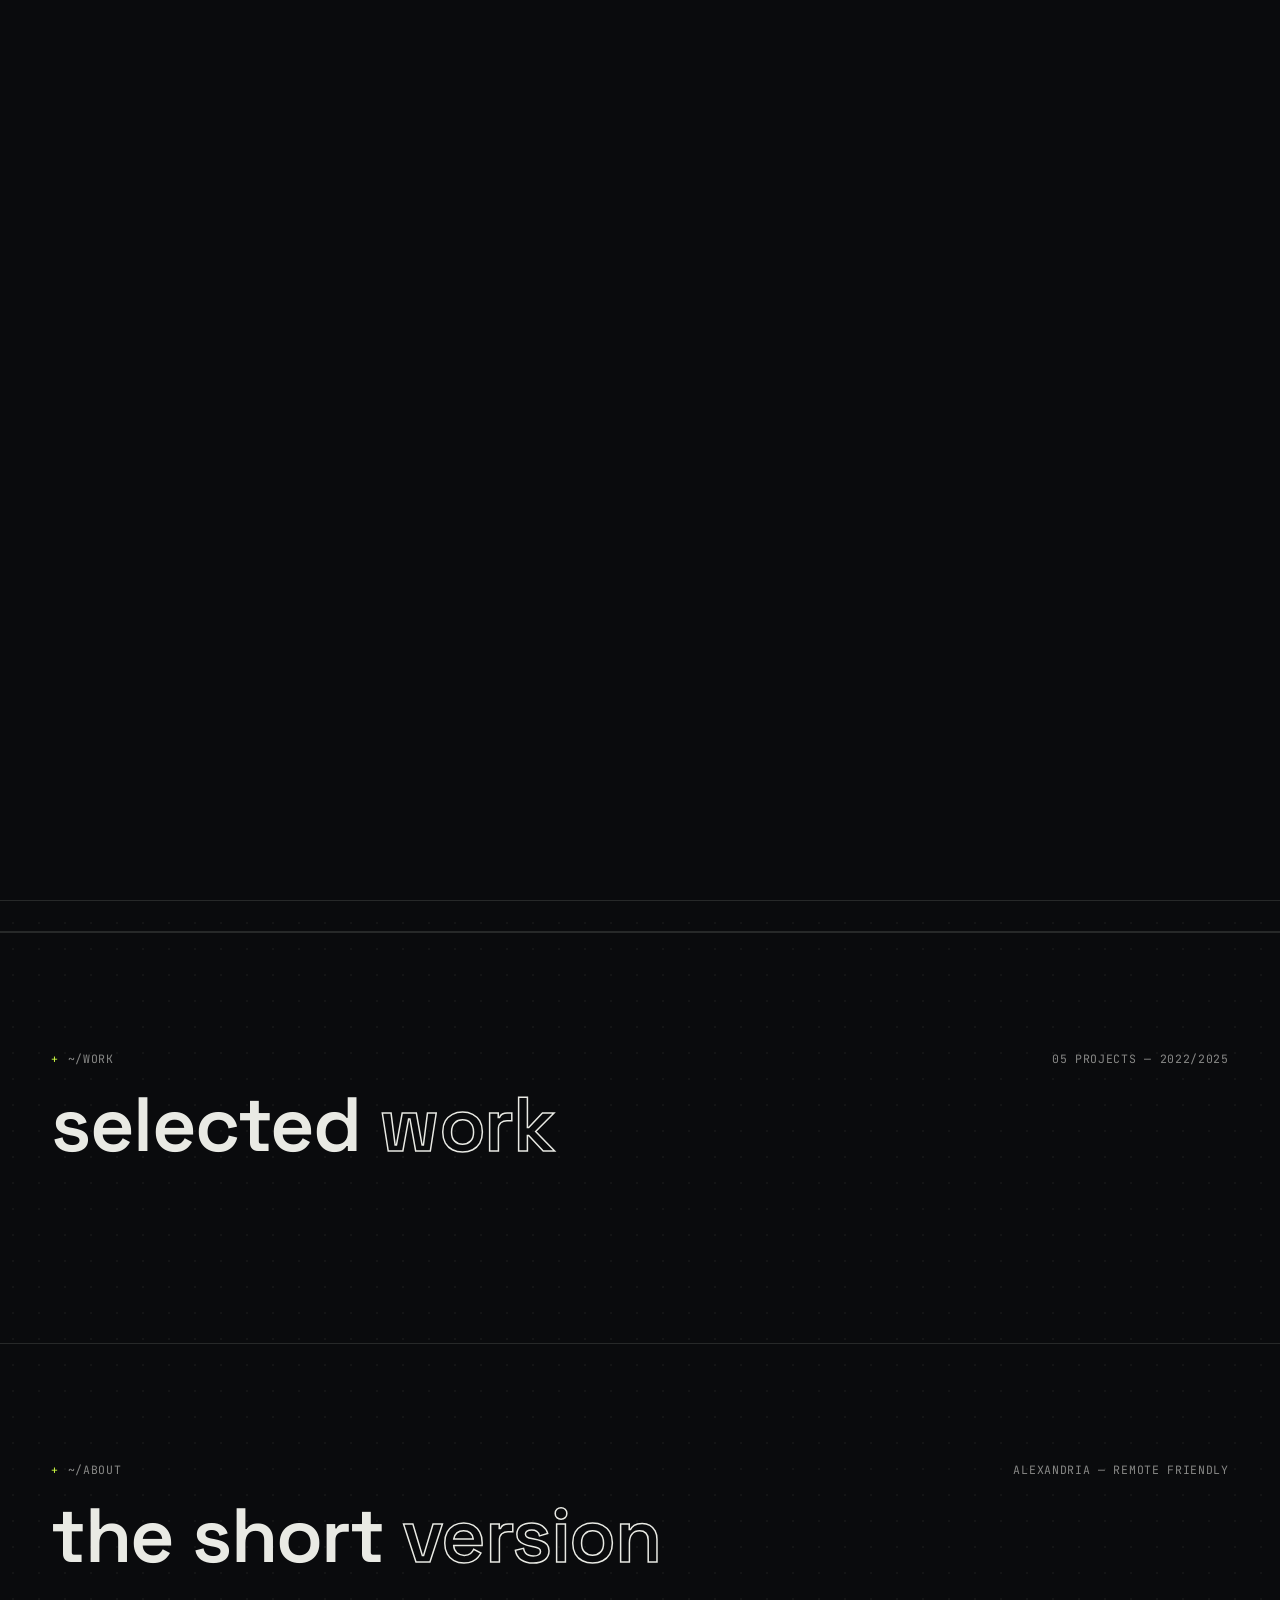
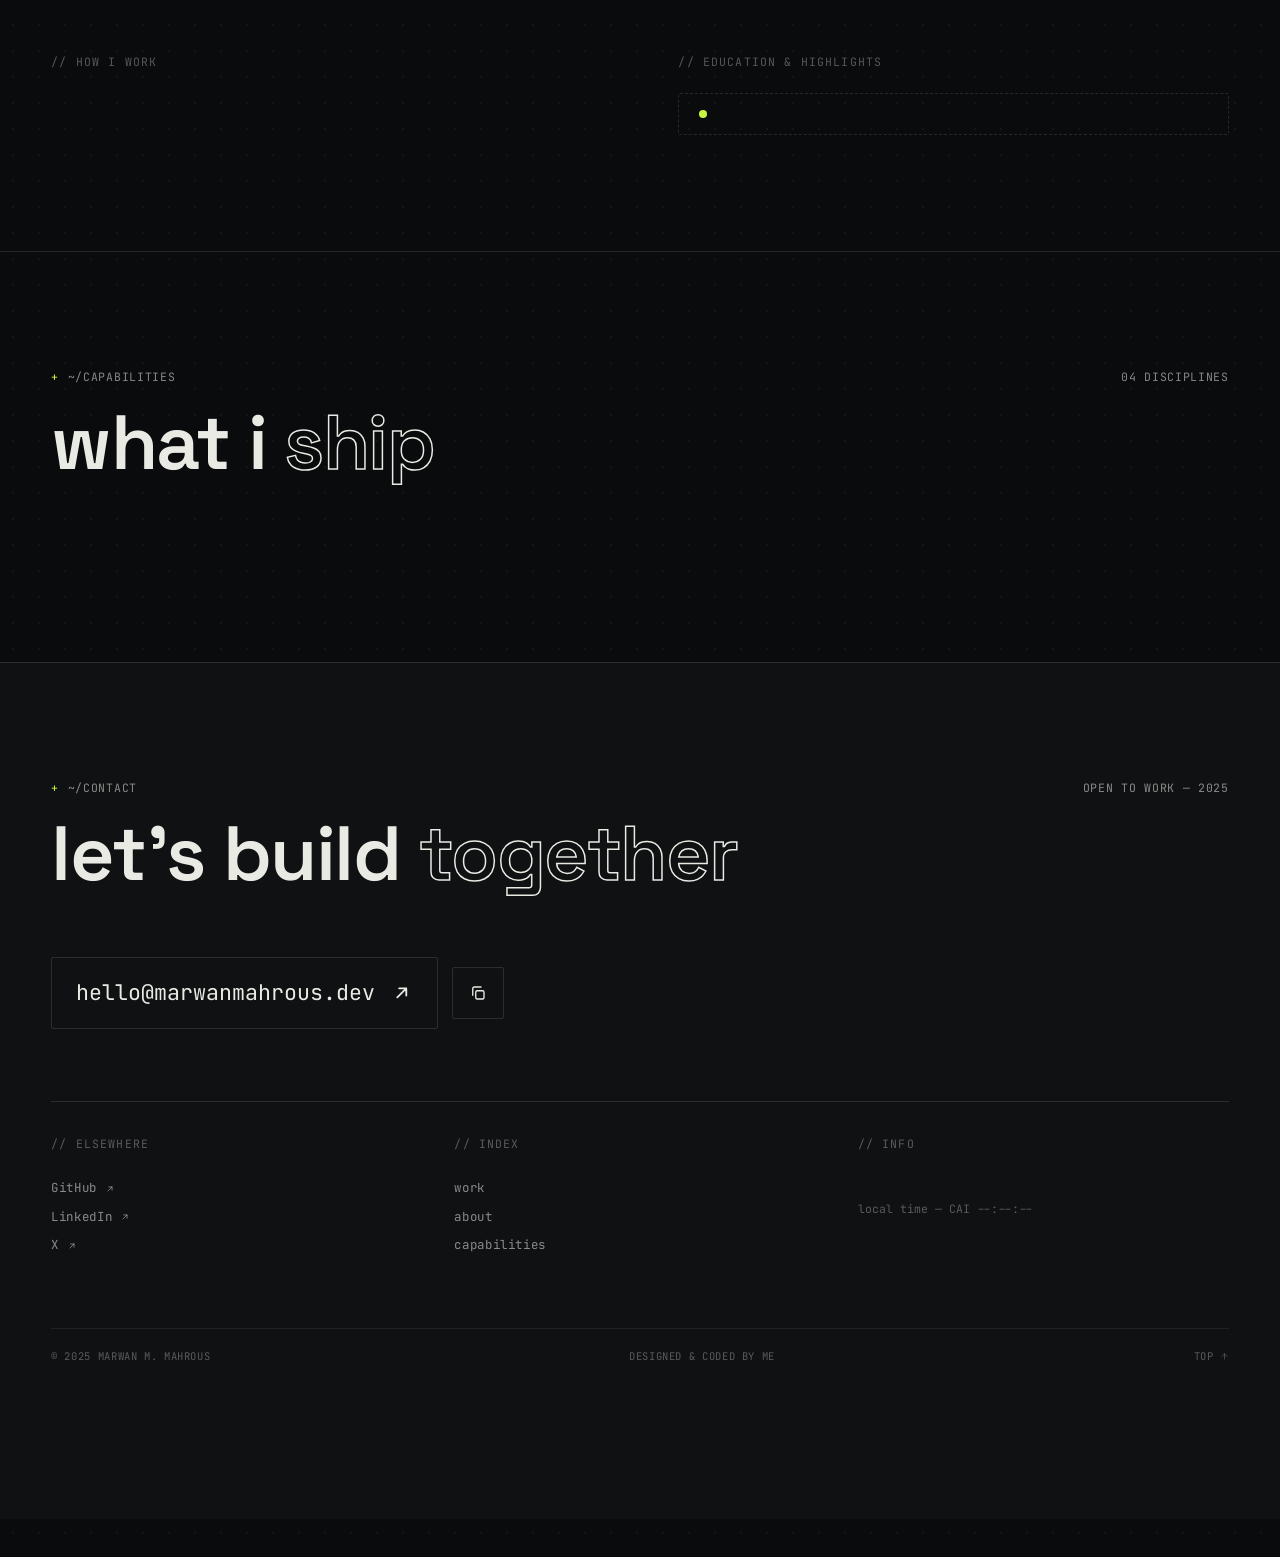
==== index.html @ a40af0c6 "Add files via upload" ====
<!DOCTYPE html>
<html lang="en" dir="ltr">
<head>
<meta charset="UTF-8">
<meta name="viewport" content="width=device-width, initial-scale=1.0">
<title>Marwan M. Mahrous — Software Engineer</title>
<meta name="description" id="metaDesc" content="">
<link rel="icon" href="data:image/svg+xml,%3Csvg xmlns='http://www.w3.org/2000/svg' viewBox='0 0 24 24'%3E%3Crect width='24' height='24' fill='%230A0B0D'/%3E%3Crect x='6' y='6' width='9' height='12' fill='%23C7F542'/%3E%3C/svg%3E">

<script>
/* set language before first paint to avoid wrong-direction flash */
try{
  var l = localStorage.getItem('mmm-lang');
  if(!l && (navigator.language||'').indexOf('ar') === 0) l = 'ar';
  if(l === 'ar'){ document.documentElement.lang = 'ar'; document.documentElement.dir = 'rtl'; }
}catch(e){}
</script>

<link href="https://fonts.googleapis.com/css2?family=Space+Grotesk:wght@400;500;600;700&family=JetBrains+Mono:wght@400;500&family=Cairo:wght@600;700&family=IBM+Plex+Sans+Arabic:wght@400;500&display=swap" rel="stylesheet">
<link rel="stylesheet" href="style.css">
</head>
<body>

<!-- boot preloader -->
<div class="boot" id="preloader"><div class="boot-box" id="bootLines"></div></div>

<!-- header -->
<header class="site-header" id="siteHeader">
  <a href="#top" class="logo">marwan.dev<span class="caret"></span></a>
  <nav class="nav">
    <a href="#work"><i>01</i><span data-i18n="navWork">work</span></a>
    <a href="#about"><i>02</i><span data-i18n="navAbout">about</span></a>
    <a href="#capabilities"><i>03</i><span data-i18n="navCap">capabilities</span></a>
    <a href="#contact"><i>04</i><span data-i18n="navContact">contact</span></a>
  </nav>
  <div class="h-right">
    <button class="lang-b" data-lang-btn>عربي</button>
    <button class="burger" id="burger" aria-label="Menu" aria-expanded="false"><span></span><span></span></button>
  </div>
</header>

<!-- mobile menu -->
<div class="mmenu" id="mmenu">
  <nav class="mmenu-nav">
    <a class="mm-link" href="#work"><span class="mono">01</span><span data-i18n="navWork">work</span></a>
    <a class="mm-link" href="#about"><span class="mono">02</span><span data-i18n="navAbout">about</span></a>
    <a class="mm-link" href="#capabilities"><span class="mono">03</span><span data-i18n="navCap">capabilities</span></a>
    <a class="mm-link" href="#contact"><span class="mono">04</span><span data-i18n="navContact">contact</span></a>
  </nav>
  <div class="mmenu-foot">
    <a class="mono" href="mailto:hello@marwanmahrous.dev" dir="ltr">hello@marwanmahrous.dev</a>
    <div style="display:flex;gap:1.4rem;flex-wrap:wrap;align-items:center">
      <a class="mono" href="https://github.com/marwanmahrous" target="_blank" rel="noopener">GitHub</a>
      <a class="mono" href="https://www.linkedin.com/in/marwanmahrous" target="_blank" rel="noopener">LinkedIn</a>
      <a class="mono" href="https://x.com/marwanmahrous" target="_blank" rel="noopener">X</a>
      <button class="lang-b mono" data-lang-btn>عربي</button>
    </div>
  </div>
</div>

<main>
  <!-- HERO -->
  <section class="hero wrap" id="top">
    <div class="hero-top mono">
      <span data-i18n="heroTopLeft">// marwan m. mahrous — software engineer</span>
      <span class="typed-line"><span id="typedPrefix"></span><span id="typedText"></span><span class="tcaret"></span></span>
    </div>

    <h1 class="name" id="heroName"></h1>

    <div class="hero-bottom">
      <div>
        <p class="hero-desc" data-i18n="heroDesc"></p>
        <div class="hero-ctas">
          <a class="btn btn-acc" href="#work"><span data-i18n="heroCta">view work</span><svg viewBox="0 0 24 24" fill="none" stroke="currentColor" stroke-width="2" stroke-linecap="round" stroke-linejoin="round"><path d="M7 17 17 7M9 7h8v8"/></svg></a>
          <a class="btn btn-ghost" href="#contact"><span data-i18n="heroCta2">get in touch</span></a>
        </div>
      </div>
      <div class="info-table" id="infoTable"></div>
    </div>
  </section>

  <!-- STACK MARQUEE -->
  <div class="marquee" dir="ltr" aria-hidden="true">
    <div class="mq-track" id="mqTrack"></div>
  </div>

  <!-- WORK -->
  <section class="section wrap" id="work">
    <div class="sec-head mono">
      <span class="sec-path" data-reveal><b>+</b><span data-i18n="workPath">~/work</span></span>
      <span data-reveal id="workCount" data-i18n="workRight">05 projects — 2022/2025</span>
    </div>
    <h2 class="sec-title" data-reveal data-i18n-html="workTitleHtml">selected <span class="o">work</span></h2>
    <div class="work-grid" id="workGrid"></div>
  </section>

  <!-- ABOUT -->
  <section class="section wrap" id="about">
    <div class="sec-head mono">
      <span class="sec-path" data-reveal><b>+</b><span data-i18n="aboutPath">~/about</span></span>
      <span data-reveal data-i18n="aboutRight">Alexandria — remote friendly</span>
    </div>
    <h2 class="sec-title" data-reveal data-i18n-html="aboutTitleHtml">the short <span class="o">version</span></h2>
    <p class="manifesto" id="manifesto"></p>
    <div class="about-grid">
      <div data-reveal>
        <p class="klabel" data-i18n="workLabel">// how i work</p>
        <p class="copy" data-i18n="aboutP1"></p>
        <p class="copy" data-i18n="aboutP2"></p>
      </div>
      <div data-reveal>
        <p class="klabel" data-i18n="eduLabel">// education &amp; highlights</p>
        <div id="eduList"></div>
        <div class="now-box"><span class="dot"></span><span data-i18n="nowText"></span></div>
      </div>
    </div>
  </section>

  <!-- CAPABILITIES -->
  <section class="section wrap" id="capabilities">
    <div class="sec-head mono">
      <span class="sec-path" data-reveal><b>+</b><span data-i18n="capPath">~/capabilities</span></span>
      <span data-reveal data-i18n="capRight">04 disciplines</span>
    </div>
    <h2 class="sec-title" data-reveal data-i18n-html="capTitleHtml">what i <span class="o">ship</span></h2>
    <div id="servicesAcc" data-reveal></div>
  </section>

  <!-- CONTACT -->
  <footer class="section wrap" id="contact">
    <div class="sec-head mono">
      <span class="sec-path" data-reveal><b>+</b><span data-i18n="contactPath">~/contact</span></span>
      <span data-reveal data-i18n="contactRight">open to work — 2025</span>
    </div>
    <h2 class="sec-title" data-reveal data-i18n-html="contactTitleHtml">let&rsquo;s build <span class="o">together</span></h2>

    <div class="mail-row" data-reveal>
      <a class="mail-link" href="mailto:hello@marwanmahrous.dev" dir="ltr">hello@marwanmahrous.dev
        <svg viewBox="0 0 24 24" fill="none" stroke="currentColor" stroke-width="2" stroke-linecap="round" stroke-linejoin="round"><path d="M7 17 17 7M9 7h8v8"/></svg>
      </a>
      <button class="copy-btn" id="copyEmail" aria-label="Copy email">
        <svg viewBox="0 0 24 24" fill="none" stroke="currentColor" stroke-width="1.8" stroke-linecap="round" stroke-linejoin="round"><rect x="9" y="9" width="11" height="11" rx="2"/><path d="M5 15V6a2 2 0 0 1 2-2h9"/></svg>
      </button>
    </div>

    <div class="f-grid">
      <div class="f-col" data-reveal>
        <p class="klabel" data-i18n="socLabel">// elsewhere</p>
        <a class="f-link" href="https://github.com/marwanmahrous" target="_blank" rel="noopener">GitHub<svg viewBox="0 0 24 24" fill="none" stroke="currentColor" stroke-width="2" stroke-linecap="round" stroke-linejoin="round"><path d="M7 17 17 7M9 7h8v8"/></svg></a>
        <a class="f-link" href="https://www.linkedin.com/in/marwanmahrous" target="_blank" rel="noopener">LinkedIn<svg viewBox="0 0 24 24" fill="none" stroke="currentColor" stroke-width="2" stroke-linecap="round" stroke-linejoin="round"><path d="M7 17 17 7M9 7h8v8"/></svg></a>
        <a class="f-link" href="https://x.com/marwanmahrous" target="_blank" rel="noopener">X<svg viewBox="0 0 24 24" fill="none" stroke="currentColor" stroke-width="2" stroke-linecap="round" stroke-linejoin="round"><path d="M7 17 17 7M9 7h8v8"/></svg></a>
      </div>
      <div class="f-col" data-reveal>
        <p class="klabel" data-i18n="mapLabel">// index</p>
        <a class="f-link" href="#work" data-i18n="navWork">work</a>
        <a class="f-link" href="#about" data-i18n="navAbout">about</a>
        <a class="f-link" href="#capabilities" data-i18n="navCap">capabilities</a>
      </div>
      <div class="f-col" data-reveal>
        <p class="klabel" data-i18n="infoLabel">// info</p>
        <p class="copy small" data-i18n="based"></p>
        <p class="dim-line"><span data-i18n="timeLabel">local time</span> — <span class="js-clock">CAI --:--:--</span></p>
      </div>
    </div>

    <div class="f-bottom">
      <span data-i18n="copyright">© 2025 marwan m. mahrous</span>
      <span data-i18n="credit">designed &amp; coded by me</span>
      <button id="toTop"><span data-i18n="top">top</span>
        <svg viewBox="0 0 24 24" fill="none" stroke="currentColor" stroke-width="2" stroke-linecap="round" stroke-linejoin="round"><path d="M12 19V5M5 12l7-7 7 7"/></svg>
      </button>
    </div>
  </footer>
</main>

<!-- PROJECT MODAL -->
<div class="modal" id="modal" role="dialog" aria-modal="true" aria-hidden="true">
  <div class="m-backdrop" id="mBackdrop"></div>
  <div class="m-win">
    <div class="m-top">
      <span id="mPath">~/work/</span>
      <button class="m-close" id="mClose"><span data-i18n="close">close</span>
        <svg viewBox="0 0 24 24" fill="none" stroke="currentColor" stroke-width="2" stroke-linecap="round"><path d="M6 6l12 12M18 6 6 18"/></svg>
      </button>
    </div>
    <div class="m-scroll" id="mScroll" data-lenis-prevent>
      <div class="m-body">
        <p class="m-cat" id="mCat"></p>
        <h3 id="mTitle"></h3>
        <div class="m-meta">
          <div class="m-cell"><span class="k" data-i18n="mType">type</span><span class="v" id="mType"></span></div>
          <div class="m-cell"><span class="k" data-i18n="mYear">year</span><span class="v" id="mYear"></span></div>
          <div class="m-cell"><span class="k" data-i18n="mRole">role</span><span class="v" id="mRole"></span></div>
          <div class="m-cell"><span class="k" data-i18n="mStack">stack</span><span class="v" id="mStack"></span></div>
        </div>
        <figure><img id="mImg1" src="" alt=""></figure>
        <div class="m-cols"><p id="mP1"></p><p id="mP2"></p></div>
        <figure><img id="mImg2" src="" alt="" loading="lazy"></figure>
      </div>
      <button class="m-next" id="mNext">
        <span class="mono" data-i18n="mNext">next project</span>
        <strong id="mNextName"></strong>
        <svg viewBox="0 0 24 24" fill="none" stroke="currentColor" stroke-width="2" stroke-linecap="round" stroke-linejoin="round"><path d="M7 17 17 7M9 7h8v8"/></svg>
      </button>
    </div>
  </div>
</div>

<!-- status bar -->
<div class="status" id="status">
  <button id="stHome">~/mahrous</button>
  <span class="st-prog" id="stProg">0%</span>
  <div class="st-right">
    <span class="st-avail"><span class="dot"></span><span data-i18n="avail">open to work</span></span>
    <button class="lang-b" data-lang-btn>عربي</button>
    <span class="js-clock">CAI --:--:--</span>
  </div>
</div>

<div class="toast mono" id="toast" role="status"></div>

<script src="https://cdnjs.cloudflare.com/ajax/libs/gsap/3.12.5/gsap.min.js"></script>
<script src="https://cdnjs.cloudflare.com/ajax/libs/gsap/3.12.5/ScrollTrigger.min.js"></script>
<script src="https://unpkg.com/lenis@1.1.14/dist/lenis.min.js"></script>
<script src="https://cdn.jsdelivr.net/npm/@supabase/supabase-js@2"></script>
<script src="data.js" defer></script>
<script src="app.js" defer></script>
<script src="admin.js" defer></script>
</body>
</html>
---- style.css ----
/* ============================================================
   MARWAN.DEV — stylesheet
   Sections: tokens → base → preloader → header → menu → status
   → hero → marquee → sections → work → about → capabilities
   → contact → modal → toast → ARABIC/RTL → ADMIN → reduced motion
   ============================================================ */

/* ============ TOKENS ============ */
:root{
  --bg:#0A0B0D;
  --bg2:#0F1113;
  --bg3:#14171A;
  --txt:#E9EAE4;
  --mut:rgba(233,234,228,.56);
  --dim:rgba(233,234,228,.34);
  --line:rgba(233,234,228,.13);
  --line2:rgba(233,234,228,.07);
  --acc:#C7F542;
  --acc-ink:#101402;
  --acc-dim:rgba(199,245,66,.12);
  --f-disp:'Space Grotesk',sans-serif;
  --f-mono:'JetBrains Mono',monospace;
  --pad:clamp(1.25rem,4vw,4rem);
  --ease:cubic-bezier(.65,.05,.36,1);
  --status-h:38px;
}
*{margin:0;padding:0;box-sizing:border-box}
html{scrollbar-width:thin;scrollbar-color:#2A2E33 transparent}
::-webkit-scrollbar{width:9px}
::-webkit-scrollbar-thumb{background:#262B30;border-radius:99px}
::-webkit-scrollbar-thumb:hover{background:var(--acc)}
::selection{background:var(--acc);color:var(--acc-ink)}
body{
  background:var(--bg);color:var(--txt);
  font-family:var(--f-disp);font-size:16.5px;line-height:1.65;
  -webkit-font-smoothing:antialiased;overflow-x:hidden;
  background-image:radial-gradient(rgba(233,234,228,.045) 1px,transparent 1.2px);
  background-size:26px 26px;
  padding-bottom:var(--status-h);
}
img{display:block;max-width:100%}
a{color:inherit;text-decoration:none}
button{font:inherit;color:inherit;background:none;border:none;cursor:pointer}
:focus-visible{outline:2px solid var(--acc);outline-offset:3px}
.wrap{padding-inline:var(--pad)}
.mono{font-family:var(--f-mono);font-size:.72rem;letter-spacing:.06em;text-transform:uppercase}
.dot{display:inline-block;width:8px;height:8px;border-radius:50%;background:var(--acc);animation:pulse 2s infinite;flex-shrink:0}
@keyframes pulse{0%,100%{opacity:1}50%{opacity:.25}}
@keyframes blink{50%{opacity:0}}

/* ============ BOOT PRELOADER ============ */
.boot{position:fixed;inset:0;z-index:3000;background:var(--bg);padding:2rem var(--pad)}
.boot-box{font-family:var(--f-mono);font-size:.82rem;line-height:2;color:var(--mut)}
.boot-box .bl:last-child{color:var(--acc)}
.boot-box .bl:last-child::after{
  content:'';display:inline-block;width:.6em;height:1em;background:var(--acc);
  margin-inline-start:6px;vertical-align:-.15em;animation:blink 1s steps(1) infinite;
}

/* ============ HEADER ============ */
.site-header{
  position:fixed;top:0;left:0;right:0;z-index:950;height:64px;
  display:flex;justify-content:space-between;align-items:center;
  padding-inline:var(--pad);
  border-bottom:1px solid transparent;
  transition:background .35s,border-color .35s,backdrop-filter .35s;
}
.site-header.scrolled{background:rgba(10,11,13,.82);backdrop-filter:blur(10px);border-bottom-color:var(--line)}
.logo{font-family:var(--f-mono);font-size:.9rem;display:flex;align-items:center}
.logo .caret{width:.55em;height:1.05em;background:var(--acc);margin-inline-start:3px;animation:blink 1.1s steps(1) infinite}
.nav{display:flex;gap:1.9rem}
.nav a{font-family:var(--f-mono);font-size:.74rem;letter-spacing:.05em;color:var(--mut);transition:color .25s}
.nav a i{color:var(--acc);font-style:normal;font-size:.6rem;margin-inline-end:.4rem;vertical-align:.12em}
.nav a:hover{color:var(--acc)}
.h-right{display:flex;align-items:center;gap:1.4rem}
.lang-b{font-family:var(--f-mono);font-size:.74rem;letter-spacing:.06em;color:var(--acc);transition:opacity .25s}
.lang-b:hover{opacity:.6}
.burger{display:none;width:24px;height:18px;position:relative}
.burger span{position:absolute;left:0;width:100%;height:1.5px;background:var(--txt);transition:transform .35s var(--ease),top .35s var(--ease)}
.burger span:first-child{top:4px}
.burger span:last-child{top:12px}
body.menu-open .burger span:first-child{top:8px;transform:rotate(45deg)}
body.menu-open .burger span:last-child{top:8px;transform:rotate(-45deg)}
@media (max-width:900px){.nav{display:none}.burger{display:block}}

/* ============ MOBILE MENU ============ */
.mmenu{
  position:fixed;inset:0;z-index:940;background:var(--bg);
  display:flex;flex-direction:column;justify-content:space-between;
  padding:7.5rem var(--pad) 2.5rem;
  transform:translateY(-102%);visibility:hidden;
  transition:transform .65s var(--ease),visibility 0s .65s;
}
body.menu-open .mmenu{transform:none;visibility:visible;transition:transform .65s var(--ease)}
.mmenu-nav{display:flex;flex-direction:column;gap:.4rem}
.mm-link{
  display:flex;align-items:baseline;gap:1.1rem;width:fit-content;
  font-family:var(--f-disp);font-weight:600;font-size:clamp(2.2rem,8vw,4rem);
  letter-spacing:-.02em;text-transform:lowercase;line-height:1.15;
  transition:color .3s;
}
.mm-link .mono{color:var(--acc)}
.mm-link:hover{color:var(--acc)}
.mm-link{opacity:0;transform:translateY(24px);transition:transform .55s var(--ease),opacity .55s,color .3s}
body.menu-open .mm-link{opacity:1;transform:none}
body.menu-open .mm-link:nth-child(1){transition-delay:.15s}
body.menu-open .mm-link:nth-child(2){transition-delay:.22s}
body.menu-open .mm-link:nth-child(3){transition-delay:.29s}
body.menu-open .mm-link:nth-child(4){transition-delay:.36s}
.mmenu-foot{display:flex;flex-direction:column;gap:1rem}
.mmenu-foot .mono{color:var(--mut)}
.mmenu-foot .mono:hover{color:var(--acc)}

/* ============ STATUS BAR ============ */
.status{
  position:fixed;left:0;right:0;bottom:0;z-index:900;height:var(--status-h);
  display:flex;align-items:center;justify-content:space-between;gap:1rem;
  padding-inline:var(--pad);
  background:rgba(10,11,13,.85);backdrop-filter:blur(8px);
  border-top:1px solid var(--line);
  font-family:var(--f-mono);font-size:.68rem;letter-spacing:.05em;color:var(--mut);
}
.status button{font-family:inherit;font-size:inherit;letter-spacing:inherit;color:inherit}
.status button:hover{color:var(--acc)}
.st-prog{position:absolute;left:50%;transform:translateX(-50%);color:var(--dim)}
.st-right{display:flex;align-items:center;gap:1.3rem}
.st-avail{display:flex;align-items:center;gap:.5rem;color:var(--mut)}
.st-avail .dot{width:7px;height:7px}
@media (max-width:860px){.st-prog{display:none}}
@media (max-width:560px){.st-avail{display:none}}

/* ============ HERO ============ */
.hero{
  min-height:100svh;display:flex;flex-direction:column;justify-content:center;
  gap:clamp(1.8rem,3.5vh,2.6rem);
  padding-top:calc(64px + 4vh);padding-bottom:3rem;
}
.hero-top{display:flex;justify-content:space-between;gap:1rem;flex-wrap:wrap;color:var(--mut)}
.typed-line{color:var(--txt)}
.typed-line #typedText{color:var(--acc)}
.tcaret{display:inline-block;width:.55em;height:1em;background:var(--acc);margin-inline-start:4px;vertical-align:-.15em;animation:blink 1s steps(1) infinite}
.name{
  font-weight:700;text-transform:uppercase;
  font-size:clamp(3.1rem,12vw,11.5rem);
  line-height:.95;letter-spacing:-.035em;
}
.hline{display:block;overflow:hidden;padding-bottom:.12em;margin-bottom:-.12em}
.hline-in{display:block;will-change:transform}
.hline.outline .hline-in{
  color:transparent;-webkit-text-stroke:2px var(--txt);
  transition:color .35s,-webkit-text-stroke-color .35s;
}
.hline.outline:hover .hline-in{color:var(--acc);-webkit-text-stroke-color:var(--acc)}
.hero-bottom{display:grid;grid-template-columns:1.1fr .9fr;gap:clamp(2rem,5vw,6rem);align-items:end}
.hero-desc{color:var(--mut);max-width:44ch;font-size:1.02rem}
.hero-ctas{display:flex;gap:.8rem;flex-wrap:wrap;margin-top:1.7rem}
.btn{
  display:inline-flex;align-items:center;gap:.6rem;
  font-family:var(--f-mono);font-size:.76rem;letter-spacing:.06em;text-transform:uppercase;
  padding:.85rem 1.5rem;border:1px solid var(--line);border-radius:2px;
  transition:all .3s var(--ease);
}
.btn svg{width:.85em;height:.85em;transition:transform .3s var(--ease)}
.btn:hover svg{transform:translate(3px,-3px)}
.btn-acc{background:var(--acc);color:var(--acc-ink);border-color:var(--acc)}
.btn-acc:hover{filter:brightness(1.08);transform:translateY(-2px)}
.btn-ghost:hover{border-color:var(--acc);color:var(--acc)}
.info-table{border-top:1px solid var(--line)}
.info-row{
  display:flex;justify-content:space-between;align-items:center;gap:1.5rem;
  padding:.85rem .1rem;border-bottom:1px solid var(--line);
  font-family:var(--f-mono);font-size:.76rem;
}
.info-row .k{color:var(--dim);text-transform:uppercase;letter-spacing:.08em;flex-shrink:0}
.info-row .v{text-align:end;display:flex;align-items:center;gap:.5rem}
@media (max-width:900px){.hero-bottom{grid-template-columns:1fr;gap:2.2rem}}

/* ============ MARQUEE ============ */
.marquee{overflow:hidden;border-block:1px solid var(--line);padding-block:.95rem}
.mq-track{display:flex;align-items:center;width:max-content;animation:mq 30s linear infinite}
.mq-item{
  display:flex;align-items:center;gap:2.2rem;margin-right:2.2rem;white-space:nowrap;
  font-family:var(--f-mono);font-size:clamp(.8rem,1.5vw,1rem);
  letter-spacing:.14em;text-transform:uppercase;color:var(--mut);
}
.mq-item i{color:var(--acc);font-style:normal}
@keyframes mq{to{transform:translateX(-50%)}}

/* ============ SECTIONS ============ */
.section{padding-block:clamp(4.5rem,9vw,8rem);border-top:1px solid var(--line)}
.sec-head{display:flex;justify-content:space-between;align-items:center;gap:1rem;margin-bottom:1rem;color:var(--mut)}
.sec-path b{color:var(--acc);font-weight:400;margin-inline-end:.55rem}
.sec-title{
  font-weight:600;text-transform:lowercase;
  font-size:clamp(2.4rem,6vw,5rem);line-height:1.05;letter-spacing:-.02em;
  margin-bottom:clamp(2.4rem,5vw,4rem);
}
.sec-title .o{color:transparent;-webkit-text-stroke:1.5px var(--txt)}

/* ============ WORK GRID ============ */
.work-grid{display:grid;grid-template-columns:1fr 1fr;gap:1.4rem}
.card{
  display:flex;flex-direction:column;
  background:var(--bg2);border:1px solid var(--line);border-radius:4px;overflow:hidden;
  cursor:pointer;
  transition:border-color .35s,transform .35s var(--ease),background .35s;
}
.card:hover{border-color:rgba(199,245,66,.55);transform:translateY(-4px);background:var(--bg3)}
.card-top{
  display:flex;justify-content:space-between;gap:1rem;
  padding:.85rem 1.1rem;border-bottom:1px solid var(--line2);
  font-family:var(--f-mono);font-size:.68rem;letter-spacing:.06em;text-transform:uppercase;color:var(--dim);
}
.card-top .st{display:flex;align-items:center;gap:.45rem;color:var(--acc)}
.card-top .dot{width:6px;height:6px}
.card-img{aspect-ratio:16/9;overflow:hidden;border-bottom:1px solid var(--line2)}
.card-img img{width:100%;height:100%;object-fit:cover;filter:saturate(.8) contrast(1.02);transition:transform .8s var(--ease),filter .5s}
.card:hover .card-img img{transform:scale(1.05);filter:saturate(1)}
.card-body{padding:1.2rem 1.3rem 1.35rem;display:flex;flex-direction:column;gap:.65rem}
.card-title{
  font-weight:600;font-size:clamp(1.25rem,2vw,1.65rem);line-height:1.15;letter-spacing:-.01em;
  display:flex;justify-content:space-between;align-items:center;gap:1rem;
}
.card-title svg{width:1.1rem;height:1.1rem;flex-shrink:0;opacity:0;transform:translate(-4px,4px);transition:.3s var(--ease)}
.card:hover .card-title svg{opacity:1;transform:none;color:var(--acc)}
html[dir="rtl"] .card-title svg{transform:translate(4px,4px)}
html[dir="rtl"] .card:hover .card-title svg{transform:none}
.card-desc{color:var(--mut);font-size:.94rem;display:-webkit-box;-webkit-line-clamp:2;-webkit-box-orient:vertical;overflow:hidden}
.card-tags{display:flex;gap:.45rem;flex-wrap:wrap;margin-top:.2rem}
.chip{
  font-family:var(--f-mono);font-size:.66rem;color:var(--mut);
  border:1px solid var(--line);border-radius:2px;padding:.18rem .55rem;
}
@media (max-width:820px){.work-grid{grid-template-columns:1fr}}

/* ============ ABOUT ============ */
.manifesto{
  font-weight:500;font-size:clamp(1.45rem,3.2vw,2.6rem);line-height:1.4;
  letter-spacing:-.015em;max-width:1050px;
}
.manifesto .acc{color:var(--acc)}
.about-grid{display:grid;grid-template-columns:1fr 1fr;gap:clamp(2.5rem,6vw,6rem);margin-top:clamp(3rem,6vw,5rem)}
.klabel{font-family:var(--f-mono);font-size:.72rem;letter-spacing:.1em;text-transform:uppercase;color:var(--dim);margin-bottom:1.1rem}
.copy{color:var(--mut);max-width:55ch}
.copy + .copy{margin-top:1rem}
.copy.small{font-size:.95rem}
.kv-row{
  display:flex;justify-content:space-between;align-items:baseline;gap:1rem;
  padding:.8rem .1rem;border-top:1px solid var(--line);font-size:.94rem;
}
.kv-row:last-child{border-bottom:1px solid var(--line)}
.kv-row .mono{color:var(--acc);flex-shrink:0}
.now-box{
  margin-top:1.4rem;border:1px dashed var(--line);border-radius:2px;
  padding:1rem 1.2rem;display:flex;align-items:center;gap:.7rem;
  font-family:var(--f-mono);font-size:.76rem;color:var(--mut);
}
@media (max-width:820px){.about-grid{grid-template-columns:1fr}}

/* ============ CAPABILITIES ============ */
.acc-item{border-top:1px solid var(--line)}
.acc-item:last-child{border-bottom:1px solid var(--line)}
.acc-head{
  width:100%;display:grid;grid-template-columns:3.2rem 1fr 2.2rem;align-items:center;gap:1.2rem;
  padding:1.6rem .1rem;text-align:start;
}
.acc-idx{font-family:var(--f-mono);font-size:.75rem;color:var(--dim);transition:color .3s}
.acc-item.open .acc-idx{color:var(--acc)}
.acc-name{
  font-weight:600;font-size:clamp(1.35rem,3vw,2.2rem);letter-spacing:-.01em;line-height:1.2;
  transition:color .3s;
}
.acc-head:hover .acc-name{color:var(--acc)}
.acc-ico{
  width:2rem;height:2rem;border:1px solid var(--line);border-radius:2px;
  display:grid;place-items:center;transition:border-color .3s,background .3s,color .3s;
}
.acc-ico svg{width:13px;height:13px;transition:transform .35s var(--ease)}
.acc-item.open .acc-ico{border-color:var(--acc);background:var(--acc-dim);color:var(--acc)}
.acc-item.open .acc-ico svg{transform:rotate(45deg)}
.acc-body{display:grid;grid-template-rows:0fr;transition:grid-template-rows .5s var(--ease)}
.acc-body > div{overflow:hidden}
.acc-cont{padding:0 .1rem 1.9rem;margin-inline-start:calc(3.2rem + 1.2rem);max-width:62ch}
.acc-tags{display:flex;gap:.45rem;flex-wrap:wrap;margin-top:1rem}
@media (max-width:760px){
  .acc-head{grid-template-columns:2.2rem 1fr 2rem}
  .acc-cont{margin-inline-start:0}
}

/* ============ CONTACT / FOOTER ============ */
#contact{background:var(--bg2);padding-bottom:calc(clamp(4.5rem,9vw,8rem) + var(--status-h))}
.mail-row{display:flex;gap:.9rem;flex-wrap:wrap;align-items:center;margin-top:clamp(2rem,4vw,3rem)}
.mail-link{
  display:inline-flex;align-items:center;gap:1rem;
  font-family:var(--f-mono);font-size:clamp(.95rem,2.2vw,1.35rem);
  border:1px solid var(--line);border-radius:2px;padding:1.05rem 1.5rem;
  transition:all .3s var(--ease);
}
.mail-link svg{width:1em;height:1em;transition:transform .3s var(--ease)}
.mail-link:hover{background:var(--acc);color:var(--acc-ink);border-color:var(--acc)}
.mail-link:hover svg{transform:translate(3px,-3px)}
.copy-btn{
  width:52px;height:52px;border:1px solid var(--line);border-radius:2px;
  display:grid;place-items:center;transition:border-color .3s,color .3s;
}
.copy-btn svg{width:18px;height:18px}
.copy-btn:hover{border-color:var(--acc);color:var(--acc)}
.f-grid{display:grid;grid-template-columns:repeat(3,1fr);gap:2rem;margin-top:clamp(3rem,6vw,4.5rem);padding-top:2rem;border-top:1px solid var(--line)}
.f-col{display:flex;flex-direction:column;align-items:flex-start;gap:.5rem}
.f-link{display:inline-flex;align-items:center;gap:.5rem;font-family:var(--f-mono);font-size:.78rem;letter-spacing:.05em;color:var(--mut);transition:color .25s}
.f-link:hover{color:var(--acc)}
.f-link svg{width:.8em;height:.8em}
.dim-line{font-family:var(--f-mono);font-size:.72rem;color:var(--dim);margin-top:.8rem}
.f-bottom{
  display:flex;justify-content:space-between;align-items:center;gap:1rem;flex-wrap:wrap;
  margin-top:clamp(3rem,6vw,4.5rem);padding-top:1.2rem;border-top:1px solid var(--line2);
  font-family:var(--f-mono);font-size:.66rem;letter-spacing:.06em;text-transform:uppercase;color:var(--dim);
}
#toTop{display:inline-flex;align-items:center;gap:.4rem;font-family:inherit;font-size:inherit;letter-spacing:inherit;text-transform:inherit;color:inherit}
#toTop:hover{color:var(--acc)}
#toTop svg{width:.85em;height:.85em}
@media (max-width:760px){.f-grid{grid-template-columns:1fr;gap:1.8rem}}

/* ============ PROJECT MODAL (OS window) ============ */
.modal{position:fixed;inset:0;z-index:1200;display:grid;place-items:center;padding:clamp(.75rem,3vw,2.5rem);visibility:hidden}
.modal.open{visibility:visible}
.m-backdrop{position:absolute;inset:0;background:rgba(4,5,6,.68);backdrop-filter:blur(4px);opacity:0;transition:opacity .4s}
.modal.open .m-backdrop{opacity:1}
.m-win{
  position:relative;width:min(980px,100%);max-height:min(88vh,900px);
  display:flex;flex-direction:column;
  background:var(--bg2);border:1px solid var(--line);border-radius:5px;overflow:hidden;
}
.m-top{
  display:flex;justify-content:space-between;align-items:center;gap:1rem;
  padding:.75rem 1.1rem;border-bottom:1px solid var(--line);
  font-family:var(--f-mono);font-size:.7rem;letter-spacing:.05em;color:var(--dim);
}
.m-close{display:inline-flex;align-items:center;gap:.5rem;font-family:var(--f-mono);font-size:.7rem;letter-spacing:.08em;text-transform:uppercase;color:var(--mut);transition:color .25s}
.m-close svg{width:.9rem;height:.9rem;transition:transform .35s var(--ease)}
.m-close:hover{color:var(--acc)}
.m-close:hover svg{transform:rotate(90deg)}
.m-scroll{overflow-y:auto}
.m-body{padding:clamp(1.5rem,4vw,2.8rem)}
.m-cat{font-family:var(--f-mono);font-size:.72rem;letter-spacing:.08em;text-transform:uppercase;color:var(--acc);margin-bottom:.6rem}
.m-body h3{font-weight:700;font-size:clamp(1.8rem,4.5vw,3.1rem);letter-spacing:-.02em;line-height:1.05;margin-bottom:1.6rem}
.m-meta{display:grid;grid-template-columns:repeat(4,1fr);gap:1.2rem}
.m-cell{border-top:1px solid var(--line);padding-top:.7rem}
.m-cell .k{display:block;font-family:var(--f-mono);font-size:.62rem;letter-spacing:.1em;text-transform:uppercase;color:var(--dim);margin-bottom:.3rem}
.m-cell .v{font-size:.9rem}
.m-body figure{margin-block:1.7rem}
.m-body figure img{width:100%;aspect-ratio:16/9;object-fit:cover;border-radius:4px;border:1px solid var(--line2)}
.m-cols{display:grid;grid-template-columns:1fr 1fr;gap:clamp(1.4rem,3.5vw,2.5rem)}
.m-cols p{color:var(--mut);font-size:.98rem}
.m-next{
  width:100%;display:flex;justify-content:space-between;align-items:center;gap:1rem;
  padding:1.3rem clamp(1.5rem,4vw,2.8rem);border-top:1px solid var(--line);text-align:start;
  transition:background .3s;
}
.m-next:hover{background:var(--acc-dim)}
.m-next .mono{color:var(--dim)}
.m-next strong{font-weight:600;font-size:clamp(1.15rem,2.6vw,1.6rem);letter-spacing:-.01em}
.m-next svg{width:1.3rem;height:1.3rem;flex-shrink:0;color:var(--acc)}
@media (max-width:760px){.m-meta{grid-template-columns:1fr 1fr}.m-cols{grid-template-columns:1fr}}

/* ============ TOAST ============ */
.toast{
  position:fixed;left:50%;bottom:calc(var(--status-h) + 14px);z-index:5000;transform:translateX(-50%);
  background:var(--acc);color:var(--acc-ink);padding:.7rem 1.3rem;border-radius:2px;
  opacity:0;visibility:hidden;white-space:nowrap;pointer-events:none;
}

/* ============ ARABIC / RTL ============ */
html[lang="ar"] body{font-family:'IBM Plex Sans Arabic',sans-serif;font-size:16px}
html[lang="ar"] .name,
html[lang="ar"] .sec-title,
html[lang="ar"] .mm-link,
html[lang="ar"] .card-title,
html[lang="ar"] .acc-name,
html[lang="ar"] .manifesto,
html[lang="ar"] .m-body h3,
html[lang="ar"] .m-next strong{font-family:'Cairo',sans-serif;letter-spacing:0;text-transform:none}
html[lang="ar"] .name{font-size:clamp(2.6rem,10.5vw,9.5rem);line-height:1.25;font-weight:700}
html[lang="ar"] .sec-title{line-height:1.3;font-weight:700}
html[lang="ar"] .manifesto{font-size:clamp(1.35rem,3vw,2.3rem);line-height:1.8}
html[lang="ar"] .mono,
html[lang="ar"] .klabel,
html[lang="ar"] .sec-head,
html[lang="ar"] .sec-path,
html[lang="ar"] .nav a,
html[lang="ar"] .btn,
html[lang="ar"] .info-row,
html[lang="ar"] .card-top,
html[lang="ar"] .f-bottom,
html[lang="ar"] .status,
html[lang="ar"] .m-top,
html[lang="ar"] .m-close,
html[lang="ar"] .chip,
html[lang="ar"] .mq-item{font-family:'IBM Plex Sans Arabic',sans-serif;letter-spacing:0;text-transform:none}
html[lang="ar"] .hero-desc{line-height:1.9}

/* ============ ADMIN (secret dashboard) ============ */
.admin{
  position:fixed;inset:0;z-index:4000;display:none;flex-direction:column;
  background:rgba(7,8,9,.98);color:var(--txt);font-family:var(--f-disp);
  direction:ltr;text-align:left;overscroll-behavior:contain;
}
.admin.open{display:flex}
.a-gate{margin:auto;width:min(400px,92vw);border:1px solid var(--line);border-radius:5px;background:var(--bg2);padding:1.6rem}
.a-gate h4{font-size:1.05rem;margin-bottom:.3rem}
.a-gate p{font-family:var(--f-mono);font-size:.66rem;color:var(--dim);margin-bottom:1.1rem;line-height:1.6}
.a-gate input{width:100%;background:var(--bg);border:1px solid var(--line);color:var(--txt);font-family:var(--f-mono);font-size:.85rem;padding:.7rem .8rem;border-radius:3px;outline:none}
.a-gate input:focus{border-color:var(--acc)}
.a-err{color:#ff6b57;font-family:var(--f-mono);font-size:.68rem;margin-top:.5rem;min-height:1.1em}
.a-gate .a-btn{width:100%;justify-content:center;margin-top:.9rem;padding:.75rem}
.a-top{display:flex;justify-content:space-between;align-items:center;gap:1rem;padding:.9rem var(--pad);border-bottom:1px solid var(--line);flex-wrap:wrap}
.a-top h4{font-family:var(--f-mono);font-size:.8rem;letter-spacing:.05em;font-weight:500}
.a-top h4 b{color:var(--acc);font-weight:500}
.a-top-sub{font-family:var(--f-mono);font-size:.64rem;color:var(--dim);margin-top:.2rem}
.a-tools{display:flex;gap:.5rem;flex-wrap:wrap}
.a-btn{
  font-family:var(--f-mono);font-size:.68rem;letter-spacing:.05em;text-transform:uppercase;
  padding:.5rem .85rem;border:1px solid var(--line);border-radius:3px;color:var(--mut);
  transition:all .25s;background:transparent;display:inline-flex;align-items:center;gap:.4rem;
}
.a-btn:hover{border-color:var(--acc);color:var(--acc)}
.a-btn-acc{background:var(--acc);border-color:var(--acc);color:var(--acc-ink)}
.a-btn-acc:hover{filter:brightness(1.08);color:var(--acc-ink)}
.a-btn-danger:hover{border-color:#ff6b57;color:#ff6b57}
.a-btn-danger.arm{background:#ff6b57;border-color:#ff6b57;color:#1a0502}
.a-list{flex:1;overflow-y:auto;padding:1.2rem var(--pad) 2rem}
.a-row{
  display:flex;align-items:center;gap:1rem;padding:.8rem 1rem;
  border:1px solid var(--line);border-radius:4px;background:var(--bg2);
  margin-bottom:.6rem;transition:border-color .25s;
}
.a-row:hover{border-color:rgba(199,245,66,.4)}
.a-row.off{opacity:.5}
.a-row .t{flex:1;min-width:0}
.a-row .t b{display:block;font-weight:600;font-size:.95rem;white-space:nowrap;overflow:hidden;text-overflow:ellipsis}
.a-row .t b i{font-style:normal;color:var(--dim);font-weight:400;font-size:.82rem;margin-left:.4rem}
.a-row .t span{font-family:var(--f-mono);font-size:.64rem;color:var(--dim)}
.a-st{font-family:var(--f-mono);font-size:.62rem;letter-spacing:.06em;text-transform:uppercase;display:flex;align-items:center;gap:.45rem;flex-shrink:0;color:var(--acc)}
.a-st .dot{width:6px;height:6px}
.a-st.hid{color:var(--dim)}
.a-acts{display:flex;gap:.4rem;flex-shrink:0}
.a-empty{font-family:var(--f-mono);font-size:.75rem;color:var(--dim);text-align:center;padding:3rem 0}
.a-foot{
  padding:.7rem var(--pad);border-top:1px solid var(--line);
  font-family:var(--f-mono);font-size:.62rem;color:var(--dim);
  display:flex;justify-content:space-between;gap:1rem;flex-wrap:wrap;
}
/* editor drawer */
.a-form{
  position:fixed;top:0;right:0;bottom:0;width:min(560px,100%);
  background:var(--bg2);border-left:1px solid var(--line);
  transform:translateX(103%);transition:transform .45s var(--ease);
  display:flex;flex-direction:column;z-index:5;
}
.a-form.open{transform:none}
.a-fhead{display:flex;justify-content:space-between;align-items:center;padding:.9rem 1.2rem;border-bottom:1px solid var(--line);font-family:var(--f-mono);font-size:.72rem;letter-spacing:.05em}
.a-fbody{flex:1;overflow-y:auto;padding:1.2rem}
.a-sec{font-family:var(--f-mono);font-size:.62rem;letter-spacing:.1em;text-transform:uppercase;color:var(--acc);margin:1.2rem 0 .6rem}
.a-sec:first-child{margin-top:0}
.a-grid{display:grid;grid-template-columns:1fr 1fr;gap:.7rem}
.a-field{display:flex;flex-direction:column;gap:.3rem}
.a-field.full{grid-column:1/-1}
.a-field label{font-family:var(--f-mono);font-size:.6rem;letter-spacing:.06em;text-transform:uppercase;color:var(--dim)}
.a-field input,.a-field textarea{
  background:var(--bg);border:1px solid var(--line);color:var(--txt);
  font-family:var(--f-mono);font-size:.78rem;padding:.55rem .65rem;border-radius:3px;outline:none;width:100%;
}
.a-field textarea{resize:vertical;min-height:64px;font-family:var(--f-disp);font-size:.85rem;line-height:1.5}
.a-field input:focus,.a-field textarea:focus{border-color:var(--acc)}
.a-note{font-family:var(--f-mono);font-size:.6rem;color:var(--dim);line-height:1.6}
.a-ffoot{display:flex;gap:.6rem;padding:.9rem 1.2rem;border-top:1px solid var(--line)}
.a-ffoot .a-btn{padding:.75rem 1.2rem}
.a-ffoot .a-btn-acc{flex:1;justify-content:center}
@media (max-width:640px){
  .a-row{flex-wrap:wrap}
  .a-row .t{flex-basis:100%}
  .a-acts{margin-left:auto}
}

/* ---- admin: auth gate + image uploads ---- */
.a-gate input{margin-bottom:.6rem}
.a-upload{display:flex;gap:.45rem;align-items:stretch}
.a-upload input{flex:1}
.a-upload .a-btn{white-space:nowrap}
.a-acts .a-btn{padding:.4rem .55rem}
.a-btn:disabled{opacity:.4;pointer-events:none}

/* ============ REDUCED MOTION ============ */
@media (prefers-reduced-motion:reduce){
  *,*::before,*::after{animation-duration:.001s!important;animation-iteration-count:1!important;transition-duration:.001s!important}
  .mm-link{opacity:1;transform:none}
}
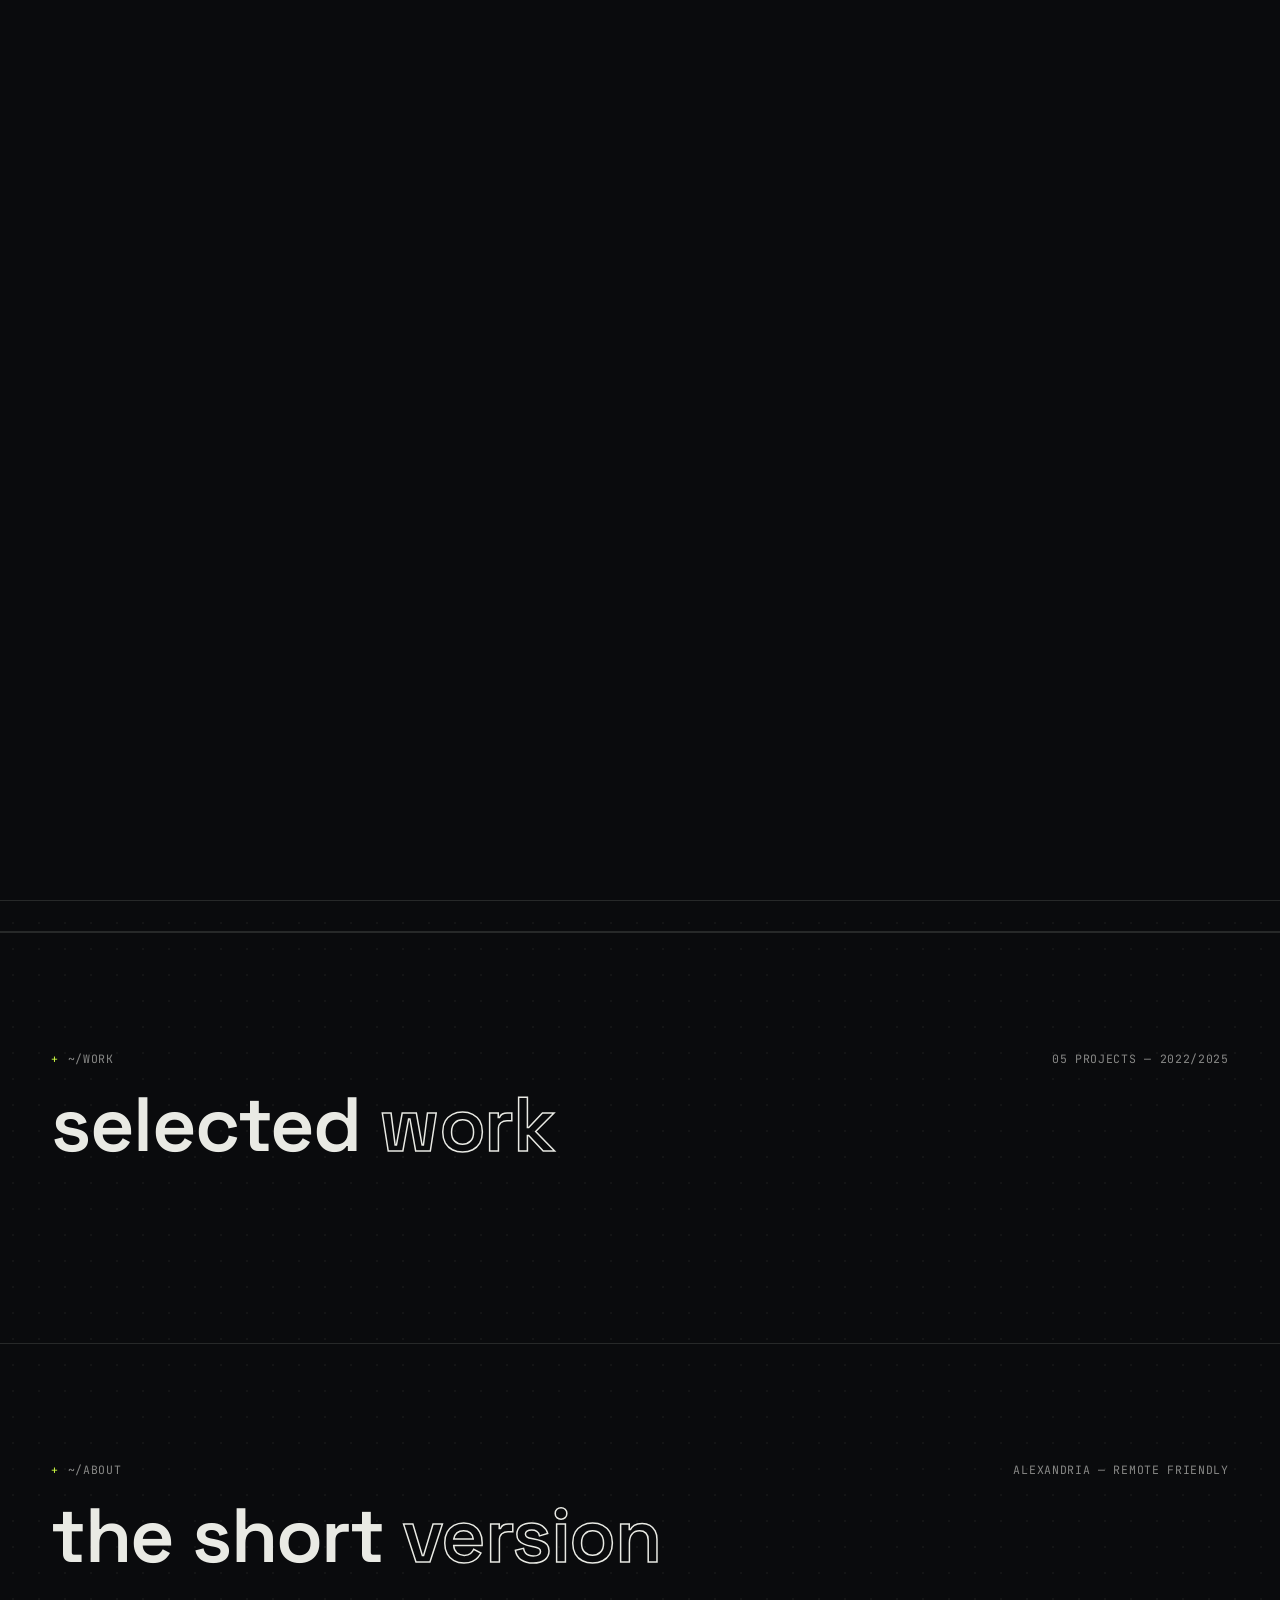
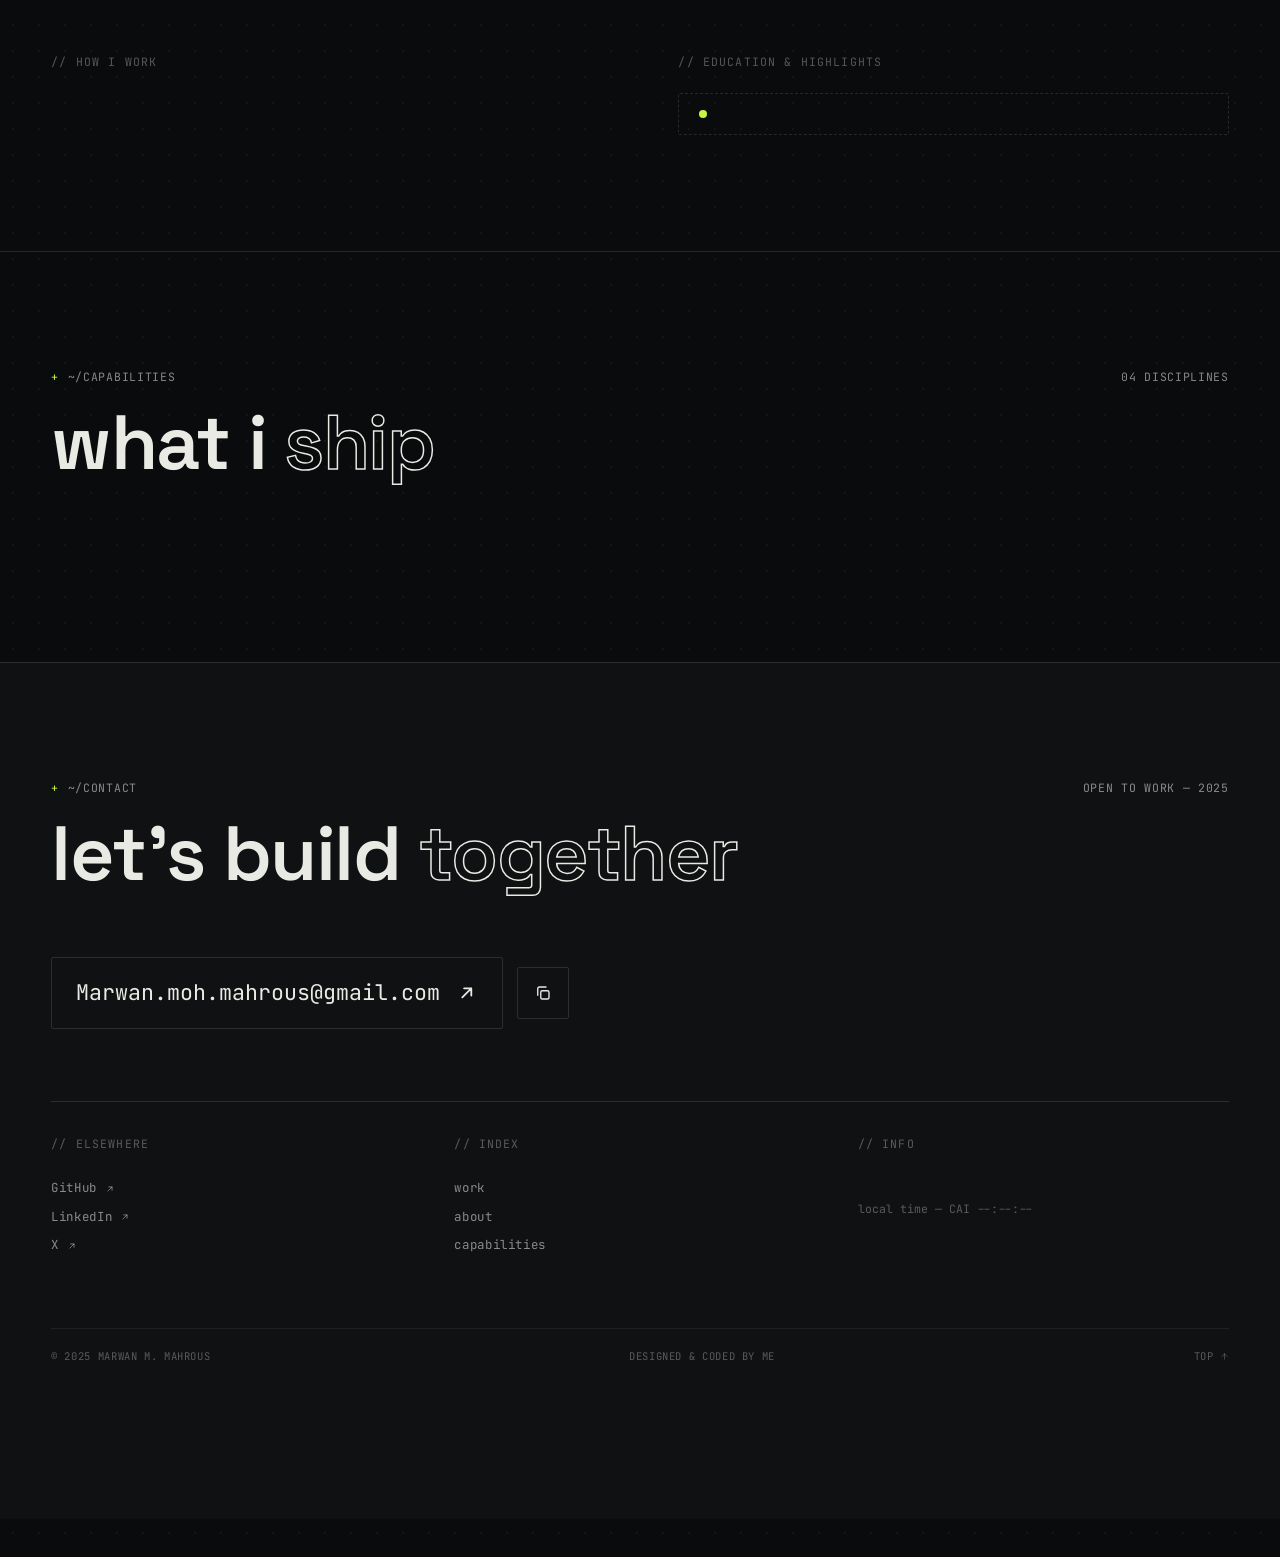
==== commit f52cff2e: "Add files via upload" ====
--- a/index.html
+++ b/index.html
@@ -1,231 +1,248 @@
-<!DOCTYPE html>
-<html lang="en" dir="ltr">
-<head>
-<meta charset="UTF-8">
-<meta name="viewport" content="width=device-width, initial-scale=1.0">
-<title>Marwan M. Mahrous — Software Engineer</title>
-<meta name="description" id="metaDesc" content="">
-<link rel="icon" href="data:image/svg+xml,%3Csvg xmlns='http://www.w3.org/2000/svg' viewBox='0 0 24 24'%3E%3Crect width='24' height='24' fill='%230A0B0D'/%3E%3Crect x='6' y='6' width='9' height='12' fill='%23C7F542'/%3E%3C/svg%3E">
-
-<script>
-/* set language before first paint to avoid wrong-direction flash */
-try{
-  var l = localStorage.getItem('mmm-lang');
-  if(!l && (navigator.language||'').indexOf('ar') === 0) l = 'ar';
-  if(l === 'ar'){ document.documentElement.lang = 'ar'; document.documentElement.dir = 'rtl'; }
-}catch(e){}
-</script>
-
-<link href="https://fonts.googleapis.com/css2?family=Space+Grotesk:wght@400;500;600;700&family=JetBrains+Mono:wght@400;500&family=Cairo:wght@600;700&family=IBM+Plex+Sans+Arabic:wght@400;500&display=swap" rel="stylesheet">
-<link rel="stylesheet" href="style.css">
-</head>
-<body>
-
-<!-- boot preloader -->
-<div class="boot" id="preloader"><div class="boot-box" id="bootLines"></div></div>
-
-<!-- header -->
-<header class="site-header" id="siteHeader">
-  <a href="#top" class="logo">marwan.dev<span class="caret"></span></a>
-  <nav class="nav">
-    <a href="#work"><i>01</i><span data-i18n="navWork">work</span></a>
-    <a href="#about"><i>02</i><span data-i18n="navAbout">about</span></a>
-    <a href="#capabilities"><i>03</i><span data-i18n="navCap">capabilities</span></a>
-    <a href="#contact"><i>04</i><span data-i18n="navContact">contact</span></a>
-  </nav>
-  <div class="h-right">
-    <button class="lang-b" data-lang-btn>عربي</button>
-    <button class="burger" id="burger" aria-label="Menu" aria-expanded="false"><span></span><span></span></button>
-  </div>
-</header>
-
-<!-- mobile menu -->
-<div class="mmenu" id="mmenu">
-  <nav class="mmenu-nav">
-    <a class="mm-link" href="#work"><span class="mono">01</span><span data-i18n="navWork">work</span></a>
-    <a class="mm-link" href="#about"><span class="mono">02</span><span data-i18n="navAbout">about</span></a>
-    <a class="mm-link" href="#capabilities"><span class="mono">03</span><span data-i18n="navCap">capabilities</span></a>
-    <a class="mm-link" href="#contact"><span class="mono">04</span><span data-i18n="navContact">contact</span></a>
-  </nav>
-  <div class="mmenu-foot">
-    <a class="mono" href="mailto:hello@marwanmahrous.dev" dir="ltr">hello@marwanmahrous.dev</a>
-    <div style="display:flex;gap:1.4rem;flex-wrap:wrap;align-items:center">
-      <a class="mono" href="https://github.com/marwanmahrous" target="_blank" rel="noopener">GitHub</a>
-      <a class="mono" href="https://www.linkedin.com/in/marwanmahrous" target="_blank" rel="noopener">LinkedIn</a>
-      <a class="mono" href="https://x.com/marwanmahrous" target="_blank" rel="noopener">X</a>
-      <button class="lang-b mono" data-lang-btn>عربي</button>
-    </div>
-  </div>
-</div>
-
-<main>
-  <!-- HERO -->
-  <section class="hero wrap" id="top">
-    <div class="hero-top mono">
-      <span data-i18n="heroTopLeft">// marwan m. mahrous — software engineer</span>
-      <span class="typed-line"><span id="typedPrefix"></span><span id="typedText"></span><span class="tcaret"></span></span>
-    </div>
-
-    <h1 class="name" id="heroName"></h1>
-
-    <div class="hero-bottom">
-      <div>
-        <p class="hero-desc" data-i18n="heroDesc"></p>
-        <div class="hero-ctas">
-          <a class="btn btn-acc" href="#work"><span data-i18n="heroCta">view work</span><svg viewBox="0 0 24 24" fill="none" stroke="currentColor" stroke-width="2" stroke-linecap="round" stroke-linejoin="round"><path d="M7 17 17 7M9 7h8v8"/></svg></a>
-          <a class="btn btn-ghost" href="#contact"><span data-i18n="heroCta2">get in touch</span></a>
-        </div>
-      </div>
-      <div class="info-table" id="infoTable"></div>
-    </div>
-  </section>
-
-  <!-- STACK MARQUEE -->
-  <div class="marquee" dir="ltr" aria-hidden="true">
-    <div class="mq-track" id="mqTrack"></div>
-  </div>
-
-  <!-- WORK -->
-  <section class="section wrap" id="work">
-    <div class="sec-head mono">
-      <span class="sec-path" data-reveal><b>+</b><span data-i18n="workPath">~/work</span></span>
-      <span data-reveal id="workCount" data-i18n="workRight">05 projects — 2022/2025</span>
-    </div>
-    <h2 class="sec-title" data-reveal data-i18n-html="workTitleHtml">selected <span class="o">work</span></h2>
-    <div class="work-grid" id="workGrid"></div>
-  </section>
-
-  <!-- ABOUT -->
-  <section class="section wrap" id="about">
-    <div class="sec-head mono">
-      <span class="sec-path" data-reveal><b>+</b><span data-i18n="aboutPath">~/about</span></span>
-      <span data-reveal data-i18n="aboutRight">Alexandria — remote friendly</span>
-    </div>
-    <h2 class="sec-title" data-reveal data-i18n-html="aboutTitleHtml">the short <span class="o">version</span></h2>
-    <p class="manifesto" id="manifesto"></p>
-    <div class="about-grid">
-      <div data-reveal>
-        <p class="klabel" data-i18n="workLabel">// how i work</p>
-        <p class="copy" data-i18n="aboutP1"></p>
-        <p class="copy" data-i18n="aboutP2"></p>
-      </div>
-      <div data-reveal>
-        <p class="klabel" data-i18n="eduLabel">// education &amp; highlights</p>
-        <div id="eduList"></div>
-        <div class="now-box"><span class="dot"></span><span data-i18n="nowText"></span></div>
-      </div>
-    </div>
-  </section>
-
-  <!-- CAPABILITIES -->
-  <section class="section wrap" id="capabilities">
-    <div class="sec-head mono">
-      <span class="sec-path" data-reveal><b>+</b><span data-i18n="capPath">~/capabilities</span></span>
-      <span data-reveal data-i18n="capRight">04 disciplines</span>
-    </div>
-    <h2 class="sec-title" data-reveal data-i18n-html="capTitleHtml">what i <span class="o">ship</span></h2>
-    <div id="servicesAcc" data-reveal></div>
-  </section>
-
-  <!-- CONTACT -->
-  <footer class="section wrap" id="contact">
-    <div class="sec-head mono">
-      <span class="sec-path" data-reveal><b>+</b><span data-i18n="contactPath">~/contact</span></span>
-      <span data-reveal data-i18n="contactRight">open to work — 2025</span>
-    </div>
-    <h2 class="sec-title" data-reveal data-i18n-html="contactTitleHtml">let&rsquo;s build <span class="o">together</span></h2>
-
-    <div class="mail-row" data-reveal>
-      <a class="mail-link" href="mailto:hello@marwanmahrous.dev" dir="ltr">hello@marwanmahrous.dev
-        <svg viewBox="0 0 24 24" fill="none" stroke="currentColor" stroke-width="2" stroke-linecap="round" stroke-linejoin="round"><path d="M7 17 17 7M9 7h8v8"/></svg>
-      </a>
-      <button class="copy-btn" id="copyEmail" aria-label="Copy email">
-        <svg viewBox="0 0 24 24" fill="none" stroke="currentColor" stroke-width="1.8" stroke-linecap="round" stroke-linejoin="round"><rect x="9" y="9" width="11" height="11" rx="2"/><path d="M5 15V6a2 2 0 0 1 2-2h9"/></svg>
-      </button>
-    </div>
-
-    <div class="f-grid">
-      <div class="f-col" data-reveal>
-        <p class="klabel" data-i18n="socLabel">// elsewhere</p>
-        <a class="f-link" href="https://github.com/marwanmahrous" target="_blank" rel="noopener">GitHub<svg viewBox="0 0 24 24" fill="none" stroke="currentColor" stroke-width="2" stroke-linecap="round" stroke-linejoin="round"><path d="M7 17 17 7M9 7h8v8"/></svg></a>
-        <a class="f-link" href="https://www.linkedin.com/in/marwanmahrous" target="_blank" rel="noopener">LinkedIn<svg viewBox="0 0 24 24" fill="none" stroke="currentColor" stroke-width="2" stroke-linecap="round" stroke-linejoin="round"><path d="M7 17 17 7M9 7h8v8"/></svg></a>
-        <a class="f-link" href="https://x.com/marwanmahrous" target="_blank" rel="noopener">X<svg viewBox="0 0 24 24" fill="none" stroke="currentColor" stroke-width="2" stroke-linecap="round" stroke-linejoin="round"><path d="M7 17 17 7M9 7h8v8"/></svg></a>
-      </div>
-      <div class="f-col" data-reveal>
-        <p class="klabel" data-i18n="mapLabel">// index</p>
-        <a class="f-link" href="#work" data-i18n="navWork">work</a>
-        <a class="f-link" href="#about" data-i18n="navAbout">about</a>
-        <a class="f-link" href="#capabilities" data-i18n="navCap">capabilities</a>
-      </div>
-      <div class="f-col" data-reveal>
-        <p class="klabel" data-i18n="infoLabel">// info</p>
-        <p class="copy small" data-i18n="based"></p>
-        <p class="dim-line"><span data-i18n="timeLabel">local time</span> — <span class="js-clock">CAI --:--:--</span></p>
-      </div>
-    </div>
-
-    <div class="f-bottom">
-      <span data-i18n="copyright">© 2025 marwan m. mahrous</span>
-      <span data-i18n="credit">designed &amp; coded by me</span>
-      <button id="toTop"><span data-i18n="top">top</span>
-        <svg viewBox="0 0 24 24" fill="none" stroke="currentColor" stroke-width="2" stroke-linecap="round" stroke-linejoin="round"><path d="M12 19V5M5 12l7-7 7 7"/></svg>
-      </button>
-    </div>
-  </footer>
-</main>
-
-<!-- PROJECT MODAL -->
-<div class="modal" id="modal" role="dialog" aria-modal="true" aria-hidden="true">
-  <div class="m-backdrop" id="mBackdrop"></div>
-  <div class="m-win">
-    <div class="m-top">
-      <span id="mPath">~/work/</span>
-      <button class="m-close" id="mClose"><span data-i18n="close">close</span>
-        <svg viewBox="0 0 24 24" fill="none" stroke="currentColor" stroke-width="2" stroke-linecap="round"><path d="M6 6l12 12M18 6 6 18"/></svg>
-      </button>
-    </div>
-    <div class="m-scroll" id="mScroll" data-lenis-prevent>
-      <div class="m-body">
-        <p class="m-cat" id="mCat"></p>
-        <h3 id="mTitle"></h3>
-        <div class="m-meta">
-          <div class="m-cell"><span class="k" data-i18n="mType">type</span><span class="v" id="mType"></span></div>
-          <div class="m-cell"><span class="k" data-i18n="mYear">year</span><span class="v" id="mYear"></span></div>
-          <div class="m-cell"><span class="k" data-i18n="mRole">role</span><span class="v" id="mRole"></span></div>
-          <div class="m-cell"><span class="k" data-i18n="mStack">stack</span><span class="v" id="mStack"></span></div>
-        </div>
-        <figure><img id="mImg1" src="" alt=""></figure>
-        <div class="m-cols"><p id="mP1"></p><p id="mP2"></p></div>
-        <figure><img id="mImg2" src="" alt="" loading="lazy"></figure>
-      </div>
-      <button class="m-next" id="mNext">
-        <span class="mono" data-i18n="mNext">next project</span>
-        <strong id="mNextName"></strong>
-        <svg viewBox="0 0 24 24" fill="none" stroke="currentColor" stroke-width="2" stroke-linecap="round" stroke-linejoin="round"><path d="M7 17 17 7M9 7h8v8"/></svg>
-      </button>
-    </div>
-  </div>
-</div>
-
-<!-- status bar -->
-<div class="status" id="status">
-  <button id="stHome">~/mahrous</button>
-  <span class="st-prog" id="stProg">0%</span>
-  <div class="st-right">
-    <span class="st-avail"><span class="dot"></span><span data-i18n="avail">open to work</span></span>
-    <button class="lang-b" data-lang-btn>عربي</button>
-    <span class="js-clock">CAI --:--:--</span>
-  </div>
-</div>
-
-<div class="toast mono" id="toast" role="status"></div>
-
-<script src="https://cdnjs.cloudflare.com/ajax/libs/gsap/3.12.5/gsap.min.js"></script>
-<script src="https://cdnjs.cloudflare.com/ajax/libs/gsap/3.12.5/ScrollTrigger.min.js"></script>
-<script src="https://unpkg.com/lenis@1.1.14/dist/lenis.min.js"></script>
-<script src="https://cdn.jsdelivr.net/npm/@supabase/supabase-js@2"></script>
-<script src="data.js" defer></script>
-<script src="app.js" defer></script>
-<script src="admin.js" defer></script>
-</body>
+<!DOCTYPE html>
+<html lang="en" dir="ltr">
+<head>
+<meta charset="UTF-8">
+<meta name="viewport" content="width=device-width, initial-scale=1.0">
+<title>Marwan M. Mahrous — Software Engineer</title>
+<meta name="description" id="metaDesc" content="">
+<link rel="icon" href="data:image/svg+xml,%3Csvg xmlns='http://www.w3.org/2000/svg' viewBox='0 0 24 24'%3E%3Crect width='24' height='24' fill='%230A0B0D'/%3E%3Crect x='6' y='6' width='9' height='12' fill='%23C7F542'/%3E%3C/svg%3E">
+
+<script>
+/* set language before first paint to avoid wrong-direction flash */
+try{
+  var l = localStorage.getItem('mmm-lang');
+  if(!l && (navigator.language||'').indexOf('ar') === 0) l = 'ar';
+  if(l === 'ar'){ document.documentElement.lang = 'ar'; document.documentElement.dir = 'rtl'; }
+}catch(e){}
+</script>
+
+<link href="https://fonts.googleapis.com/css2?family=Space+Grotesk:wght@400;500;600;700&family=JetBrains+Mono:wght@400;500&family=Cairo:wght@600;700&family=IBM+Plex+Sans+Arabic:wght@400;500&display=swap" rel="stylesheet">
+<link rel="stylesheet" href="style.css">
+</head>
+<body>
+
+<!-- boot preloader -->
+<div class="boot" id="preloader"><div class="boot-box" id="bootLines"></div></div>
+
+<!-- header -->
+<header class="site-header" id="siteHeader">
+  <a href="#top" class="logo">marwan.dev<span class="caret"></span></a>
+  <nav class="nav">
+    <a href="#work"><i>01</i><span data-i18n="navWork">work</span></a>
+    <a href="#about"><i>02</i><span data-i18n="navAbout">about</span></a>
+    <a href="#capabilities"><i>03</i><span data-i18n="navCap">capabilities</span></a>
+    <a href="#contact"><i>04</i><span data-i18n="navContact">contact</span></a>
+  </nav>
+  <div class="h-right">
+    <button class="lang-b" data-lang-btn>عربي</button>
+    <button class="burger" id="burger" aria-label="Menu" aria-expanded="false"><span></span><span></span></button>
+  </div>
+</header>
+
+<!-- mobile menu -->
+<div class="mmenu" id="mmenu">
+  <nav class="mmenu-nav">
+    <a class="mm-link" href="#work"><span class="mono">01</span><span data-i18n="navWork">work</span></a>
+    <a class="mm-link" href="#about"><span class="mono">02</span><span data-i18n="navAbout">about</span></a>
+    <a class="mm-link" href="#capabilities"><span class="mono">03</span><span data-i18n="navCap">capabilities</span></a>
+    <a class="mm-link" href="#contact"><span class="mono">04</span><span data-i18n="navContact">contact</span></a>
+  </nav>
+  <div class="mmenu-foot">
+    <a class="mono" href="mailto:Marwan.moh.mahrous@gmail.com" dir="ltr">Marwan.moh.mahrous@gmail.com</a>
+    <div style="display:flex;gap:1.4rem;flex-wrap:wrap;align-items:center">
+      <a class="mono" href="https://github.com/marwanmahrous" target="_blank" rel="noopener">GitHub</a>
+      <a class="mono" href="https://www.linkedin.com/in/marwanmahrous" target="_blank" rel="noopener">LinkedIn</a>
+      <a class="mono" href="https://x.com/marwanmahrous" target="_blank" rel="noopener">X</a>
+      <button class="lang-b mono" data-lang-btn>عربي</button>
+    </div>
+  </div>
+</div>
+
+<main>
+  <!-- HERO -->
+  <section class="hero wrap" id="top">
+    <div class="hero-top mono">
+      <span data-i18n="heroTopLeft">// marwan m. mahrous — software engineer</span>
+      <span class="typed-line"><span id="typedPrefix"></span><span id="typedText"></span><span class="tcaret"></span></span>
+    </div>
+
+    <h1 class="name" id="heroName"></h1>
+
+    <div class="hero-bottom">
+      <div>
+        <p class="hero-desc" data-i18n="heroDesc"></p>
+        <div class="hero-ctas">
+          <a class="btn btn-acc" href="#work"><span data-i18n="heroCta">view work</span><svg viewBox="0 0 24 24" fill="none" stroke="currentColor" stroke-width="2" stroke-linecap="round" stroke-linejoin="round"><path d="M7 17 17 7M9 7h8v8"/></svg></a>
+          <a class="btn btn-ghost" href="#contact"><span data-i18n="heroCta2">get in touch</span></a>
+          <button type="button" class="btn btn-ghost btn-pdf" id="pdfBtn" aria-label="Download portfolio as PDF">
+            <svg viewBox="0 0 24 24" fill="none" stroke="currentColor" stroke-width="2" stroke-linecap="round" stroke-linejoin="round"><path d="M12 3v12m0 0 4-4m-4 4-4-4M4 19h16"/></svg>
+            <span data-i18n="pdfCta">download portfolio</span>
+          </button>
+        </div>
+      </div>
+      <div class="info-table" id="infoTable"></div>
+    </div>
+  </section>
+
+  <!-- STACK MARQUEE -->
+  <div class="marquee" dir="ltr" aria-hidden="true">
+    <div class="mq-track" id="mqTrack"></div>
+  </div>
+
+  <!-- WORK -->
+  <section class="section wrap" id="work">
+    <div class="sec-head mono">
+      <span class="sec-path" data-reveal><b>+</b><span data-i18n="workPath">~/work</span></span>
+      <span data-reveal id="workCount" data-i18n="workRight">05 projects — 2022/2025</span>
+    </div>
+    <h2 class="sec-title" data-reveal data-i18n-html="workTitleHtml">selected <span class="o">work</span></h2>
+    <div class="work-grid" id="workGrid"></div>
+  </section>
+
+  <!-- ABOUT -->
+  <section class="section wrap" id="about">
+    <div class="sec-head mono">
+      <span class="sec-path" data-reveal><b>+</b><span data-i18n="aboutPath">~/about</span></span>
+      <span data-reveal data-i18n="aboutRight">Alexandria — remote friendly</span>
+    </div>
+    <h2 class="sec-title" data-reveal data-i18n-html="aboutTitleHtml">the short <span class="o">version</span></h2>
+    <p class="manifesto" id="manifesto"></p>
+    <div class="about-grid">
+      <div data-reveal>
+        <p class="klabel" data-i18n="workLabel">// how i work</p>
+        <p class="copy" data-i18n="aboutP1"></p>
+        <p class="copy" data-i18n="aboutP2"></p>
+      </div>
+      <div data-reveal>
+        <p class="klabel" data-i18n="eduLabel">// education &amp; highlights</p>
+        <div id="eduList"></div>
+        <div class="now-box"><span class="dot"></span><span data-i18n="nowText"></span></div>
+      </div>
+    </div>
+  </section>
+
+  <!-- CAPABILITIES -->
+  <section class="section wrap" id="capabilities">
+    <div class="sec-head mono">
+      <span class="sec-path" data-reveal><b>+</b><span data-i18n="capPath">~/capabilities</span></span>
+      <span data-reveal data-i18n="capRight">04 disciplines</span>
+    </div>
+    <h2 class="sec-title" data-reveal data-i18n-html="capTitleHtml">what i <span class="o">ship</span></h2>
+    <div id="servicesAcc" data-reveal></div>
+  </section>
+
+  <!-- CONTACT -->
+  <footer class="section wrap" id="contact">
+    <div class="sec-head mono">
+      <span class="sec-path" data-reveal><b>+</b><span data-i18n="contactPath">~/contact</span></span>
+      <span data-reveal data-i18n="contactRight">open to work — 2025</span>
+    </div>
+    <h2 class="sec-title" data-reveal data-i18n-html="contactTitleHtml">let&rsquo;s build <span class="o">together</span></h2>
+
+    <div class="mail-row" data-reveal>
+      <a class="mail-link" href="mailto:Marwan.moh.mahrous@gmail.com" dir="ltr">Marwan.moh.mahrous@gmail.com
+        <svg viewBox="0 0 24 24" fill="none" stroke="currentColor" stroke-width="2" stroke-linecap="round" stroke-linejoin="round"><path d="M7 17 17 7M9 7h8v8"/></svg>
+      </a>
+      <button class="copy-btn" id="copyEmail" aria-label="Copy email">
+        <svg viewBox="0 0 24 24" fill="none" stroke="currentColor" stroke-width="1.8" stroke-linecap="round" stroke-linejoin="round"><rect x="9" y="9" width="11" height="11" rx="2"/><path d="M5 15V6a2 2 0 0 1 2-2h9"/></svg>
+      </button>
+    </div>
+
+    <div class="f-grid">
+      <div class="f-col" data-reveal>
+        <p class="klabel" data-i18n="socLabel">// elsewhere</p>
+        <a class="f-link" href="https://github.com/marwanmahrous" target="_blank" rel="noopener">GitHub<svg viewBox="0 0 24 24" fill="none" stroke="currentColor" stroke-width="2" stroke-linecap="round" stroke-linejoin="round"><path d="M7 17 17 7M9 7h8v8"/></svg></a>
+        <a class="f-link" href="https://www.linkedin.com/in/marwanmahrous" target="_blank" rel="noopener">LinkedIn<svg viewBox="0 0 24 24" fill="none" stroke="currentColor" stroke-width="2" stroke-linecap="round" stroke-linejoin="round"><path d="M7 17 17 7M9 7h8v8"/></svg></a>
+        <a class="f-link" href="https://x.com/marwanmahrous" target="_blank" rel="noopener">X<svg viewBox="0 0 24 24" fill="none" stroke="currentColor" stroke-width="2" stroke-linecap="round" stroke-linejoin="round"><path d="M7 17 17 7M9 7h8v8"/></svg></a>
+      </div>
+      <div class="f-col" data-reveal>
+        <p class="klabel" data-i18n="mapLabel">// index</p>
+        <a class="f-link" href="#work" data-i18n="navWork">work</a>
+        <a class="f-link" href="#about" data-i18n="navAbout">about</a>
+        <a class="f-link" href="#capabilities" data-i18n="navCap">capabilities</a>
+      </div>
+      <div class="f-col" data-reveal>
+        <p class="klabel" data-i18n="infoLabel">// info</p>
+        <p class="copy small" data-i18n="based"></p>
+        <p class="dim-line"><span data-i18n="timeLabel">local time</span> — <span class="js-clock">CAI --:--:--</span></p>
+      </div>
+    </div>
+
+    <div class="f-bottom">
+      <span data-i18n="copyright">© 2025 marwan m. mahrous</span>
+      <span data-i18n="credit">designed &amp; coded by me</span>
+      <button id="toTop"><span data-i18n="top">top</span>
+        <svg viewBox="0 0 24 24" fill="none" stroke="currentColor" stroke-width="2" stroke-linecap="round" stroke-linejoin="round"><path d="M12 19V5M5 12l7-7 7 7"/></svg>
+      </button>
+    </div>
+  </footer>
+</main>
+
+<!-- PROJECT MODAL -->
+<div class="modal" id="modal" role="dialog" aria-modal="true" aria-hidden="true">
+  <div class="m-backdrop" id="mBackdrop"></div>
+  <div class="m-win">
+    <div class="m-top">
+      <span id="mPath">~/work/</span>
+      <button class="m-close" id="mClose"><span data-i18n="close">close</span>
+        <svg viewBox="0 0 24 24" fill="none" stroke="currentColor" stroke-width="2" stroke-linecap="round"><path d="M6 6l12 12M18 6 6 18"/></svg>
+      </button>
+    </div>
+    <div class="m-scroll" id="mScroll" data-lenis-prevent>
+      <div class="m-body">
+        <p class="m-cat" id="mCat"></p>
+        <h3 id="mTitle"></h3>
+        <div class="m-meta">
+          <div class="m-cell"><span class="k" data-i18n="mType">type</span><span class="v" id="mType"></span></div>
+          <div class="m-cell"><span class="k" data-i18n="mYear">year</span><span class="v" id="mYear"></span></div>
+          <div class="m-cell"><span class="k" data-i18n="mRole">role</span><span class="v" id="mRole"></span></div>
+          <div class="m-cell"><span class="k" data-i18n="mStack">stack</span><span class="v" id="mStack"></span></div>
+        </div>
+        <figure><img id="mImg1" src="" alt=""></figure>
+        <div class="m-cols"><p id="mP1"></p><p id="mP2"></p></div>
+        <div class="m-demo-row"><a id="mDemo" class="btn btn-acc" target="_blank" rel="noopener noreferrer" hidden><span id="mDemoLabel">live demo</span><svg viewBox="0 0 24 24" fill="none" stroke="currentColor" stroke-width="2" stroke-linecap="round" stroke-linejoin="round"><path d="M7 17 17 7M9 7h8v8"/></svg></a></div>
+        <figure><img id="mImg2" src="" alt="" loading="lazy"></figure>
+        <div class="m-gallery" id="mGallery" data-shot="full" hidden></div>
+      </div>
+      <button class="m-next" id="mNext">
+        <span class="mono" data-i18n="mNext">next project</span>
+        <strong id="mNextName"></strong>
+        <svg viewBox="0 0 24 24" fill="none" stroke="currentColor" stroke-width="2" stroke-linecap="round" stroke-linejoin="round"><path d="M7 17 17 7M9 7h8v8"/></svg>
+      </button>
+    </div>
+  </div>
+</div>
+
+<!-- LIGHTBOX — full-image viewer (complete, uncropped screenshots) -->
+<div class="lightbox" id="lightbox" role="dialog" aria-modal="true" aria-hidden="true">
+  <div class="lb-backdrop" id="lbBackdrop"></div>
+  <div class="lb-scroll" id="lbScroll"><img id="lbImg" alt=""></div>
+  <button class="lb-close" id="lbClose"><span data-i18n="close">close</span>
+    <svg viewBox="0 0 24 24" fill="none" stroke="currentColor" stroke-width="2" stroke-linecap="round"><path d="M6 6l12 12M18 6 6 18"/></svg>
+  </button>
+  <span class="lb-hint" data-i18n="lbHint">scroll — full image, never cropped</span>
+</div>
+
+<!-- status bar -->
+<div class="status" id="status">
+  <button id="stHome">~/mahrous</button>
+  <span class="st-prog" id="stProg">0%</span>
+  <div class="st-right">
+    <span class="st-avail"><span class="dot"></span><span data-i18n="avail">open to work</span></span>
+    <button class="lang-b" data-lang-btn>عربي</button>
+    <span class="js-clock">CAI --:--:--</span>
+  </div>
+</div>
+
+<div class="toast mono" id="toast" role="status"></div>
+
+<script src="https://cdnjs.cloudflare.com/ajax/libs/gsap/3.12.5/gsap.min.js"></script>
+<script src="https://cdnjs.cloudflare.com/ajax/libs/gsap/3.12.5/ScrollTrigger.min.js"></script>
+<script src="https://unpkg.com/lenis@1.1.14/dist/lenis.min.js"></script>
+<script src="https://cdn.jsdelivr.net/npm/@supabase/supabase-js@2"></script>
+<script src="data.js" defer></script>
+<script src="app.js" defer></script>
+<script src="portfolio-pdf.js" defer></script>
+<script src="admin.js" defer></script>
+</body>
 </html>
--- a/style.css
+++ b/style.css
@@ -1,497 +1,542 @@
-/* ============================================================
-   MARWAN.DEV — stylesheet
-   Sections: tokens → base → preloader → header → menu → status
-   → hero → marquee → sections → work → about → capabilities
-   → contact → modal → toast → ARABIC/RTL → ADMIN → reduced motion
-   ============================================================ */
-
-/* ============ TOKENS ============ */
-:root{
-  --bg:#0A0B0D;
-  --bg2:#0F1113;
-  --bg3:#14171A;
-  --txt:#E9EAE4;
-  --mut:rgba(233,234,228,.56);
-  --dim:rgba(233,234,228,.34);
-  --line:rgba(233,234,228,.13);
-  --line2:rgba(233,234,228,.07);
-  --acc:#C7F542;
-  --acc-ink:#101402;
-  --acc-dim:rgba(199,245,66,.12);
-  --f-disp:'Space Grotesk',sans-serif;
-  --f-mono:'JetBrains Mono',monospace;
-  --pad:clamp(1.25rem,4vw,4rem);
-  --ease:cubic-bezier(.65,.05,.36,1);
-  --status-h:38px;
-}
-*{margin:0;padding:0;box-sizing:border-box}
-html{scrollbar-width:thin;scrollbar-color:#2A2E33 transparent}
-::-webkit-scrollbar{width:9px}
-::-webkit-scrollbar-thumb{background:#262B30;border-radius:99px}
-::-webkit-scrollbar-thumb:hover{background:var(--acc)}
-::selection{background:var(--acc);color:var(--acc-ink)}
-body{
-  background:var(--bg);color:var(--txt);
-  font-family:var(--f-disp);font-size:16.5px;line-height:1.65;
-  -webkit-font-smoothing:antialiased;overflow-x:hidden;
-  background-image:radial-gradient(rgba(233,234,228,.045) 1px,transparent 1.2px);
-  background-size:26px 26px;
-  padding-bottom:var(--status-h);
-}
-img{display:block;max-width:100%}
-a{color:inherit;text-decoration:none}
-button{font:inherit;color:inherit;background:none;border:none;cursor:pointer}
-:focus-visible{outline:2px solid var(--acc);outline-offset:3px}
-.wrap{padding-inline:var(--pad)}
-.mono{font-family:var(--f-mono);font-size:.72rem;letter-spacing:.06em;text-transform:uppercase}
-.dot{display:inline-block;width:8px;height:8px;border-radius:50%;background:var(--acc);animation:pulse 2s infinite;flex-shrink:0}
-@keyframes pulse{0%,100%{opacity:1}50%{opacity:.25}}
-@keyframes blink{50%{opacity:0}}
-
-/* ============ BOOT PRELOADER ============ */
-.boot{position:fixed;inset:0;z-index:3000;background:var(--bg);padding:2rem var(--pad)}
-.boot-box{font-family:var(--f-mono);font-size:.82rem;line-height:2;color:var(--mut)}
-.boot-box .bl:last-child{color:var(--acc)}
-.boot-box .bl:last-child::after{
-  content:'';display:inline-block;width:.6em;height:1em;background:var(--acc);
-  margin-inline-start:6px;vertical-align:-.15em;animation:blink 1s steps(1) infinite;
-}
-
-/* ============ HEADER ============ */
-.site-header{
-  position:fixed;top:0;left:0;right:0;z-index:950;height:64px;
-  display:flex;justify-content:space-between;align-items:center;
-  padding-inline:var(--pad);
-  border-bottom:1px solid transparent;
-  transition:background .35s,border-color .35s,backdrop-filter .35s;
-}
-.site-header.scrolled{background:rgba(10,11,13,.82);backdrop-filter:blur(10px);border-bottom-color:var(--line)}
-.logo{font-family:var(--f-mono);font-size:.9rem;display:flex;align-items:center}
-.logo .caret{width:.55em;height:1.05em;background:var(--acc);margin-inline-start:3px;animation:blink 1.1s steps(1) infinite}
-.nav{display:flex;gap:1.9rem}
-.nav a{font-family:var(--f-mono);font-size:.74rem;letter-spacing:.05em;color:var(--mut);transition:color .25s}
-.nav a i{color:var(--acc);font-style:normal;font-size:.6rem;margin-inline-end:.4rem;vertical-align:.12em}
-.nav a:hover{color:var(--acc)}
-.h-right{display:flex;align-items:center;gap:1.4rem}
-.lang-b{font-family:var(--f-mono);font-size:.74rem;letter-spacing:.06em;color:var(--acc);transition:opacity .25s}
-.lang-b:hover{opacity:.6}
-.burger{display:none;width:24px;height:18px;position:relative}
-.burger span{position:absolute;left:0;width:100%;height:1.5px;background:var(--txt);transition:transform .35s var(--ease),top .35s var(--ease)}
-.burger span:first-child{top:4px}
-.burger span:last-child{top:12px}
-body.menu-open .burger span:first-child{top:8px;transform:rotate(45deg)}
-body.menu-open .burger span:last-child{top:8px;transform:rotate(-45deg)}
-@media (max-width:900px){.nav{display:none}.burger{display:block}}
-
-/* ============ MOBILE MENU ============ */
-.mmenu{
-  position:fixed;inset:0;z-index:940;background:var(--bg);
-  display:flex;flex-direction:column;justify-content:space-between;
-  padding:7.5rem var(--pad) 2.5rem;
-  transform:translateY(-102%);visibility:hidden;
-  transition:transform .65s var(--ease),visibility 0s .65s;
-}
-body.menu-open .mmenu{transform:none;visibility:visible;transition:transform .65s var(--ease)}
-.mmenu-nav{display:flex;flex-direction:column;gap:.4rem}
-.mm-link{
-  display:flex;align-items:baseline;gap:1.1rem;width:fit-content;
-  font-family:var(--f-disp);font-weight:600;font-size:clamp(2.2rem,8vw,4rem);
-  letter-spacing:-.02em;text-transform:lowercase;line-height:1.15;
-  transition:color .3s;
-}
-.mm-link .mono{color:var(--acc)}
-.mm-link:hover{color:var(--acc)}
-.mm-link{opacity:0;transform:translateY(24px);transition:transform .55s var(--ease),opacity .55s,color .3s}
-body.menu-open .mm-link{opacity:1;transform:none}
-body.menu-open .mm-link:nth-child(1){transition-delay:.15s}
-body.menu-open .mm-link:nth-child(2){transition-delay:.22s}
-body.menu-open .mm-link:nth-child(3){transition-delay:.29s}
-body.menu-open .mm-link:nth-child(4){transition-delay:.36s}
-.mmenu-foot{display:flex;flex-direction:column;gap:1rem}
-.mmenu-foot .mono{color:var(--mut)}
-.mmenu-foot .mono:hover{color:var(--acc)}
-
-/* ============ STATUS BAR ============ */
-.status{
-  position:fixed;left:0;right:0;bottom:0;z-index:900;height:var(--status-h);
-  display:flex;align-items:center;justify-content:space-between;gap:1rem;
-  padding-inline:var(--pad);
-  background:rgba(10,11,13,.85);backdrop-filter:blur(8px);
-  border-top:1px solid var(--line);
-  font-family:var(--f-mono);font-size:.68rem;letter-spacing:.05em;color:var(--mut);
-}
-.status button{font-family:inherit;font-size:inherit;letter-spacing:inherit;color:inherit}
-.status button:hover{color:var(--acc)}
-.st-prog{position:absolute;left:50%;transform:translateX(-50%);color:var(--dim)}
-.st-right{display:flex;align-items:center;gap:1.3rem}
-.st-avail{display:flex;align-items:center;gap:.5rem;color:var(--mut)}
-.st-avail .dot{width:7px;height:7px}
-@media (max-width:860px){.st-prog{display:none}}
-@media (max-width:560px){.st-avail{display:none}}
-
-/* ============ HERO ============ */
-.hero{
-  min-height:100svh;display:flex;flex-direction:column;justify-content:center;
-  gap:clamp(1.8rem,3.5vh,2.6rem);
-  padding-top:calc(64px + 4vh);padding-bottom:3rem;
-}
-.hero-top{display:flex;justify-content:space-between;gap:1rem;flex-wrap:wrap;color:var(--mut)}
-.typed-line{color:var(--txt)}
-.typed-line #typedText{color:var(--acc)}
-.tcaret{display:inline-block;width:.55em;height:1em;background:var(--acc);margin-inline-start:4px;vertical-align:-.15em;animation:blink 1s steps(1) infinite}
-.name{
-  font-weight:700;text-transform:uppercase;
-  font-size:clamp(3.1rem,12vw,11.5rem);
-  line-height:.95;letter-spacing:-.035em;
-}
-.hline{display:block;overflow:hidden;padding-bottom:.12em;margin-bottom:-.12em}
-.hline-in{display:block;will-change:transform}
-.hline.outline .hline-in{
-  color:transparent;-webkit-text-stroke:2px var(--txt);
-  transition:color .35s,-webkit-text-stroke-color .35s;
-}
-.hline.outline:hover .hline-in{color:var(--acc);-webkit-text-stroke-color:var(--acc)}
-.hero-bottom{display:grid;grid-template-columns:1.1fr .9fr;gap:clamp(2rem,5vw,6rem);align-items:end}
-.hero-desc{color:var(--mut);max-width:44ch;font-size:1.02rem}
-.hero-ctas{display:flex;gap:.8rem;flex-wrap:wrap;margin-top:1.7rem}
-.btn{
-  display:inline-flex;align-items:center;gap:.6rem;
-  font-family:var(--f-mono);font-size:.76rem;letter-spacing:.06em;text-transform:uppercase;
-  padding:.85rem 1.5rem;border:1px solid var(--line);border-radius:2px;
-  transition:all .3s var(--ease);
-}
-.btn svg{width:.85em;height:.85em;transition:transform .3s var(--ease)}
-.btn:hover svg{transform:translate(3px,-3px)}
-.btn-acc{background:var(--acc);color:var(--acc-ink);border-color:var(--acc)}
-.btn-acc:hover{filter:brightness(1.08);transform:translateY(-2px)}
-.btn-ghost:hover{border-color:var(--acc);color:var(--acc)}
-.info-table{border-top:1px solid var(--line)}
-.info-row{
-  display:flex;justify-content:space-between;align-items:center;gap:1.5rem;
-  padding:.85rem .1rem;border-bottom:1px solid var(--line);
-  font-family:var(--f-mono);font-size:.76rem;
-}
-.info-row .k{color:var(--dim);text-transform:uppercase;letter-spacing:.08em;flex-shrink:0}
-.info-row .v{text-align:end;display:flex;align-items:center;gap:.5rem}
-@media (max-width:900px){.hero-bottom{grid-template-columns:1fr;gap:2.2rem}}
-
-/* ============ MARQUEE ============ */
-.marquee{overflow:hidden;border-block:1px solid var(--line);padding-block:.95rem}
-.mq-track{display:flex;align-items:center;width:max-content;animation:mq 30s linear infinite}
-.mq-item{
-  display:flex;align-items:center;gap:2.2rem;margin-right:2.2rem;white-space:nowrap;
-  font-family:var(--f-mono);font-size:clamp(.8rem,1.5vw,1rem);
-  letter-spacing:.14em;text-transform:uppercase;color:var(--mut);
-}
-.mq-item i{color:var(--acc);font-style:normal}
-@keyframes mq{to{transform:translateX(-50%)}}
-
-/* ============ SECTIONS ============ */
-.section{padding-block:clamp(4.5rem,9vw,8rem);border-top:1px solid var(--line)}
-.sec-head{display:flex;justify-content:space-between;align-items:center;gap:1rem;margin-bottom:1rem;color:var(--mut)}
-.sec-path b{color:var(--acc);font-weight:400;margin-inline-end:.55rem}
-.sec-title{
-  font-weight:600;text-transform:lowercase;
-  font-size:clamp(2.4rem,6vw,5rem);line-height:1.05;letter-spacing:-.02em;
-  margin-bottom:clamp(2.4rem,5vw,4rem);
-}
-.sec-title .o{color:transparent;-webkit-text-stroke:1.5px var(--txt)}
-
-/* ============ WORK GRID ============ */
-.work-grid{display:grid;grid-template-columns:1fr 1fr;gap:1.4rem}
-.card{
-  display:flex;flex-direction:column;
-  background:var(--bg2);border:1px solid var(--line);border-radius:4px;overflow:hidden;
-  cursor:pointer;
-  transition:border-color .35s,transform .35s var(--ease),background .35s;
-}
-.card:hover{border-color:rgba(199,245,66,.55);transform:translateY(-4px);background:var(--bg3)}
-.card-top{
-  display:flex;justify-content:space-between;gap:1rem;
-  padding:.85rem 1.1rem;border-bottom:1px solid var(--line2);
-  font-family:var(--f-mono);font-size:.68rem;letter-spacing:.06em;text-transform:uppercase;color:var(--dim);
-}
-.card-top .st{display:flex;align-items:center;gap:.45rem;color:var(--acc)}
-.card-top .dot{width:6px;height:6px}
-.card-img{aspect-ratio:16/9;overflow:hidden;border-bottom:1px solid var(--line2)}
-.card-img img{width:100%;height:100%;object-fit:cover;filter:saturate(.8) contrast(1.02);transition:transform .8s var(--ease),filter .5s}
-.card:hover .card-img img{transform:scale(1.05);filter:saturate(1)}
-.card-body{padding:1.2rem 1.3rem 1.35rem;display:flex;flex-direction:column;gap:.65rem}
-.card-title{
-  font-weight:600;font-size:clamp(1.25rem,2vw,1.65rem);line-height:1.15;letter-spacing:-.01em;
-  display:flex;justify-content:space-between;align-items:center;gap:1rem;
-}
-.card-title svg{width:1.1rem;height:1.1rem;flex-shrink:0;opacity:0;transform:translate(-4px,4px);transition:.3s var(--ease)}
-.card:hover .card-title svg{opacity:1;transform:none;color:var(--acc)}
-html[dir="rtl"] .card-title svg{transform:translate(4px,4px)}
-html[dir="rtl"] .card:hover .card-title svg{transform:none}
-.card-desc{color:var(--mut);font-size:.94rem;display:-webkit-box;-webkit-line-clamp:2;-webkit-box-orient:vertical;overflow:hidden}
-.card-tags{display:flex;gap:.45rem;flex-wrap:wrap;margin-top:.2rem}
-.chip{
-  font-family:var(--f-mono);font-size:.66rem;color:var(--mut);
-  border:1px solid var(--line);border-radius:2px;padding:.18rem .55rem;
-}
-@media (max-width:820px){.work-grid{grid-template-columns:1fr}}
-
-/* ============ ABOUT ============ */
-.manifesto{
-  font-weight:500;font-size:clamp(1.45rem,3.2vw,2.6rem);line-height:1.4;
-  letter-spacing:-.015em;max-width:1050px;
-}
-.manifesto .acc{color:var(--acc)}
-.about-grid{display:grid;grid-template-columns:1fr 1fr;gap:clamp(2.5rem,6vw,6rem);margin-top:clamp(3rem,6vw,5rem)}
-.klabel{font-family:var(--f-mono);font-size:.72rem;letter-spacing:.1em;text-transform:uppercase;color:var(--dim);margin-bottom:1.1rem}
-.copy{color:var(--mut);max-width:55ch}
-.copy + .copy{margin-top:1rem}
-.copy.small{font-size:.95rem}
-.kv-row{
-  display:flex;justify-content:space-between;align-items:baseline;gap:1rem;
-  padding:.8rem .1rem;border-top:1px solid var(--line);font-size:.94rem;
-}
-.kv-row:last-child{border-bottom:1px solid var(--line)}
-.kv-row .mono{color:var(--acc);flex-shrink:0}
-.now-box{
-  margin-top:1.4rem;border:1px dashed var(--line);border-radius:2px;
-  padding:1rem 1.2rem;display:flex;align-items:center;gap:.7rem;
-  font-family:var(--f-mono);font-size:.76rem;color:var(--mut);
-}
-@media (max-width:820px){.about-grid{grid-template-columns:1fr}}
-
-/* ============ CAPABILITIES ============ */
-.acc-item{border-top:1px solid var(--line)}
-.acc-item:last-child{border-bottom:1px solid var(--line)}
-.acc-head{
-  width:100%;display:grid;grid-template-columns:3.2rem 1fr 2.2rem;align-items:center;gap:1.2rem;
-  padding:1.6rem .1rem;text-align:start;
-}
-.acc-idx{font-family:var(--f-mono);font-size:.75rem;color:var(--dim);transition:color .3s}
-.acc-item.open .acc-idx{color:var(--acc)}
-.acc-name{
-  font-weight:600;font-size:clamp(1.35rem,3vw,2.2rem);letter-spacing:-.01em;line-height:1.2;
-  transition:color .3s;
-}
-.acc-head:hover .acc-name{color:var(--acc)}
-.acc-ico{
-  width:2rem;height:2rem;border:1px solid var(--line);border-radius:2px;
-  display:grid;place-items:center;transition:border-color .3s,background .3s,color .3s;
-}
-.acc-ico svg{width:13px;height:13px;transition:transform .35s var(--ease)}
-.acc-item.open .acc-ico{border-color:var(--acc);background:var(--acc-dim);color:var(--acc)}
-.acc-item.open .acc-ico svg{transform:rotate(45deg)}
-.acc-body{display:grid;grid-template-rows:0fr;transition:grid-template-rows .5s var(--ease)}
-.acc-body > div{overflow:hidden}
-.acc-cont{padding:0 .1rem 1.9rem;margin-inline-start:calc(3.2rem + 1.2rem);max-width:62ch}
-.acc-tags{display:flex;gap:.45rem;flex-wrap:wrap;margin-top:1rem}
-@media (max-width:760px){
-  .acc-head{grid-template-columns:2.2rem 1fr 2rem}
-  .acc-cont{margin-inline-start:0}
-}
-
-/* ============ CONTACT / FOOTER ============ */
-#contact{background:var(--bg2);padding-bottom:calc(clamp(4.5rem,9vw,8rem) + var(--status-h))}
-.mail-row{display:flex;gap:.9rem;flex-wrap:wrap;align-items:center;margin-top:clamp(2rem,4vw,3rem)}
-.mail-link{
-  display:inline-flex;align-items:center;gap:1rem;
-  font-family:var(--f-mono);font-size:clamp(.95rem,2.2vw,1.35rem);
-  border:1px solid var(--line);border-radius:2px;padding:1.05rem 1.5rem;
-  transition:all .3s var(--ease);
-}
-.mail-link svg{width:1em;height:1em;transition:transform .3s var(--ease)}
-.mail-link:hover{background:var(--acc);color:var(--acc-ink);border-color:var(--acc)}
-.mail-link:hover svg{transform:translate(3px,-3px)}
-.copy-btn{
-  width:52px;height:52px;border:1px solid var(--line);border-radius:2px;
-  display:grid;place-items:center;transition:border-color .3s,color .3s;
-}
-.copy-btn svg{width:18px;height:18px}
-.copy-btn:hover{border-color:var(--acc);color:var(--acc)}
-.f-grid{display:grid;grid-template-columns:repeat(3,1fr);gap:2rem;margin-top:clamp(3rem,6vw,4.5rem);padding-top:2rem;border-top:1px solid var(--line)}
-.f-col{display:flex;flex-direction:column;align-items:flex-start;gap:.5rem}
-.f-link{display:inline-flex;align-items:center;gap:.5rem;font-family:var(--f-mono);font-size:.78rem;letter-spacing:.05em;color:var(--mut);transition:color .25s}
-.f-link:hover{color:var(--acc)}
-.f-link svg{width:.8em;height:.8em}
-.dim-line{font-family:var(--f-mono);font-size:.72rem;color:var(--dim);margin-top:.8rem}
-.f-bottom{
-  display:flex;justify-content:space-between;align-items:center;gap:1rem;flex-wrap:wrap;
-  margin-top:clamp(3rem,6vw,4.5rem);padding-top:1.2rem;border-top:1px solid var(--line2);
-  font-family:var(--f-mono);font-size:.66rem;letter-spacing:.06em;text-transform:uppercase;color:var(--dim);
-}
-#toTop{display:inline-flex;align-items:center;gap:.4rem;font-family:inherit;font-size:inherit;letter-spacing:inherit;text-transform:inherit;color:inherit}
-#toTop:hover{color:var(--acc)}
-#toTop svg{width:.85em;height:.85em}
-@media (max-width:760px){.f-grid{grid-template-columns:1fr;gap:1.8rem}}
-
-/* ============ PROJECT MODAL (OS window) ============ */
-.modal{position:fixed;inset:0;z-index:1200;display:grid;place-items:center;padding:clamp(.75rem,3vw,2.5rem);visibility:hidden}
-.modal.open{visibility:visible}
-.m-backdrop{position:absolute;inset:0;background:rgba(4,5,6,.68);backdrop-filter:blur(4px);opacity:0;transition:opacity .4s}
-.modal.open .m-backdrop{opacity:1}
-.m-win{
-  position:relative;width:min(980px,100%);max-height:min(88vh,900px);
-  display:flex;flex-direction:column;
-  background:var(--bg2);border:1px solid var(--line);border-radius:5px;overflow:hidden;
-}
-.m-top{
-  display:flex;justify-content:space-between;align-items:center;gap:1rem;
-  padding:.75rem 1.1rem;border-bottom:1px solid var(--line);
-  font-family:var(--f-mono);font-size:.7rem;letter-spacing:.05em;color:var(--dim);
-}
-.m-close{display:inline-flex;align-items:center;gap:.5rem;font-family:var(--f-mono);font-size:.7rem;letter-spacing:.08em;text-transform:uppercase;color:var(--mut);transition:color .25s}
-.m-close svg{width:.9rem;height:.9rem;transition:transform .35s var(--ease)}
-.m-close:hover{color:var(--acc)}
-.m-close:hover svg{transform:rotate(90deg)}
-.m-scroll{overflow-y:auto}
-.m-body{padding:clamp(1.5rem,4vw,2.8rem)}
-.m-cat{font-family:var(--f-mono);font-size:.72rem;letter-spacing:.08em;text-transform:uppercase;color:var(--acc);margin-bottom:.6rem}
-.m-body h3{font-weight:700;font-size:clamp(1.8rem,4.5vw,3.1rem);letter-spacing:-.02em;line-height:1.05;margin-bottom:1.6rem}
-.m-meta{display:grid;grid-template-columns:repeat(4,1fr);gap:1.2rem}
-.m-cell{border-top:1px solid var(--line);padding-top:.7rem}
-.m-cell .k{display:block;font-family:var(--f-mono);font-size:.62rem;letter-spacing:.1em;text-transform:uppercase;color:var(--dim);margin-bottom:.3rem}
-.m-cell .v{font-size:.9rem}
-.m-body figure{margin-block:1.7rem}
-.m-body figure img{width:100%;aspect-ratio:16/9;object-fit:cover;border-radius:4px;border:1px solid var(--line2)}
-.m-cols{display:grid;grid-template-columns:1fr 1fr;gap:clamp(1.4rem,3.5vw,2.5rem)}
-.m-cols p{color:var(--mut);font-size:.98rem}
-.m-next{
-  width:100%;display:flex;justify-content:space-between;align-items:center;gap:1rem;
-  padding:1.3rem clamp(1.5rem,4vw,2.8rem);border-top:1px solid var(--line);text-align:start;
-  transition:background .3s;
-}
-.m-next:hover{background:var(--acc-dim)}
-.m-next .mono{color:var(--dim)}
-.m-next strong{font-weight:600;font-size:clamp(1.15rem,2.6vw,1.6rem);letter-spacing:-.01em}
-.m-next svg{width:1.3rem;height:1.3rem;flex-shrink:0;color:var(--acc)}
-@media (max-width:760px){.m-meta{grid-template-columns:1fr 1fr}.m-cols{grid-template-columns:1fr}}
-
-/* ============ TOAST ============ */
-.toast{
-  position:fixed;left:50%;bottom:calc(var(--status-h) + 14px);z-index:5000;transform:translateX(-50%);
-  background:var(--acc);color:var(--acc-ink);padding:.7rem 1.3rem;border-radius:2px;
-  opacity:0;visibility:hidden;white-space:nowrap;pointer-events:none;
-}
-
-/* ============ ARABIC / RTL ============ */
-html[lang="ar"] body{font-family:'IBM Plex Sans Arabic',sans-serif;font-size:16px}
-html[lang="ar"] .name,
-html[lang="ar"] .sec-title,
-html[lang="ar"] .mm-link,
-html[lang="ar"] .card-title,
-html[lang="ar"] .acc-name,
-html[lang="ar"] .manifesto,
-html[lang="ar"] .m-body h3,
-html[lang="ar"] .m-next strong{font-family:'Cairo',sans-serif;letter-spacing:0;text-transform:none}
-html[lang="ar"] .name{font-size:clamp(2.6rem,10.5vw,9.5rem);line-height:1.25;font-weight:700}
-html[lang="ar"] .sec-title{line-height:1.3;font-weight:700}
-html[lang="ar"] .manifesto{font-size:clamp(1.35rem,3vw,2.3rem);line-height:1.8}
-html[lang="ar"] .mono,
-html[lang="ar"] .klabel,
-html[lang="ar"] .sec-head,
-html[lang="ar"] .sec-path,
-html[lang="ar"] .nav a,
-html[lang="ar"] .btn,
-html[lang="ar"] .info-row,
-html[lang="ar"] .card-top,
-html[lang="ar"] .f-bottom,
-html[lang="ar"] .status,
-html[lang="ar"] .m-top,
-html[lang="ar"] .m-close,
-html[lang="ar"] .chip,
-html[lang="ar"] .mq-item{font-family:'IBM Plex Sans Arabic',sans-serif;letter-spacing:0;text-transform:none}
-html[lang="ar"] .hero-desc{line-height:1.9}
-
-/* ============ ADMIN (secret dashboard) ============ */
-.admin{
-  position:fixed;inset:0;z-index:4000;display:none;flex-direction:column;
-  background:rgba(7,8,9,.98);color:var(--txt);font-family:var(--f-disp);
-  direction:ltr;text-align:left;overscroll-behavior:contain;
-}
-.admin.open{display:flex}
-.a-gate{margin:auto;width:min(400px,92vw);border:1px solid var(--line);border-radius:5px;background:var(--bg2);padding:1.6rem}
-.a-gate h4{font-size:1.05rem;margin-bottom:.3rem}
-.a-gate p{font-family:var(--f-mono);font-size:.66rem;color:var(--dim);margin-bottom:1.1rem;line-height:1.6}
-.a-gate input{width:100%;background:var(--bg);border:1px solid var(--line);color:var(--txt);font-family:var(--f-mono);font-size:.85rem;padding:.7rem .8rem;border-radius:3px;outline:none}
-.a-gate input:focus{border-color:var(--acc)}
-.a-err{color:#ff6b57;font-family:var(--f-mono);font-size:.68rem;margin-top:.5rem;min-height:1.1em}
-.a-gate .a-btn{width:100%;justify-content:center;margin-top:.9rem;padding:.75rem}
-.a-top{display:flex;justify-content:space-between;align-items:center;gap:1rem;padding:.9rem var(--pad);border-bottom:1px solid var(--line);flex-wrap:wrap}
-.a-top h4{font-family:var(--f-mono);font-size:.8rem;letter-spacing:.05em;font-weight:500}
-.a-top h4 b{color:var(--acc);font-weight:500}
-.a-top-sub{font-family:var(--f-mono);font-size:.64rem;color:var(--dim);margin-top:.2rem}
-.a-tools{display:flex;gap:.5rem;flex-wrap:wrap}
-.a-btn{
-  font-family:var(--f-mono);font-size:.68rem;letter-spacing:.05em;text-transform:uppercase;
-  padding:.5rem .85rem;border:1px solid var(--line);border-radius:3px;color:var(--mut);
-  transition:all .25s;background:transparent;display:inline-flex;align-items:center;gap:.4rem;
-}
-.a-btn:hover{border-color:var(--acc);color:var(--acc)}
-.a-btn-acc{background:var(--acc);border-color:var(--acc);color:var(--acc-ink)}
-.a-btn-acc:hover{filter:brightness(1.08);color:var(--acc-ink)}
-.a-btn-danger:hover{border-color:#ff6b57;color:#ff6b57}
-.a-btn-danger.arm{background:#ff6b57;border-color:#ff6b57;color:#1a0502}
-.a-list{flex:1;overflow-y:auto;padding:1.2rem var(--pad) 2rem}
-.a-row{
-  display:flex;align-items:center;gap:1rem;padding:.8rem 1rem;
-  border:1px solid var(--line);border-radius:4px;background:var(--bg2);
-  margin-bottom:.6rem;transition:border-color .25s;
-}
-.a-row:hover{border-color:rgba(199,245,66,.4)}
-.a-row.off{opacity:.5}
-.a-row .t{flex:1;min-width:0}
-.a-row .t b{display:block;font-weight:600;font-size:.95rem;white-space:nowrap;overflow:hidden;text-overflow:ellipsis}
-.a-row .t b i{font-style:normal;color:var(--dim);font-weight:400;font-size:.82rem;margin-left:.4rem}
-.a-row .t span{font-family:var(--f-mono);font-size:.64rem;color:var(--dim)}
-.a-st{font-family:var(--f-mono);font-size:.62rem;letter-spacing:.06em;text-transform:uppercase;display:flex;align-items:center;gap:.45rem;flex-shrink:0;color:var(--acc)}
-.a-st .dot{width:6px;height:6px}
-.a-st.hid{color:var(--dim)}
-.a-acts{display:flex;gap:.4rem;flex-shrink:0}
-.a-empty{font-family:var(--f-mono);font-size:.75rem;color:var(--dim);text-align:center;padding:3rem 0}
-.a-foot{
-  padding:.7rem var(--pad);border-top:1px solid var(--line);
-  font-family:var(--f-mono);font-size:.62rem;color:var(--dim);
-  display:flex;justify-content:space-between;gap:1rem;flex-wrap:wrap;
-}
-/* editor drawer */
-.a-form{
-  position:fixed;top:0;right:0;bottom:0;width:min(560px,100%);
-  background:var(--bg2);border-left:1px solid var(--line);
-  transform:translateX(103%);transition:transform .45s var(--ease);
-  display:flex;flex-direction:column;z-index:5;
-}
-.a-form.open{transform:none}
-.a-fhead{display:flex;justify-content:space-between;align-items:center;padding:.9rem 1.2rem;border-bottom:1px solid var(--line);font-family:var(--f-mono);font-size:.72rem;letter-spacing:.05em}
-.a-fbody{flex:1;overflow-y:auto;padding:1.2rem}
-.a-sec{font-family:var(--f-mono);font-size:.62rem;letter-spacing:.1em;text-transform:uppercase;color:var(--acc);margin:1.2rem 0 .6rem}
-.a-sec:first-child{margin-top:0}
-.a-grid{display:grid;grid-template-columns:1fr 1fr;gap:.7rem}
-.a-field{display:flex;flex-direction:column;gap:.3rem}
-.a-field.full{grid-column:1/-1}
-.a-field label{font-family:var(--f-mono);font-size:.6rem;letter-spacing:.06em;text-transform:uppercase;color:var(--dim)}
-.a-field input,.a-field textarea{
-  background:var(--bg);border:1px solid var(--line);color:var(--txt);
-  font-family:var(--f-mono);font-size:.78rem;padding:.55rem .65rem;border-radius:3px;outline:none;width:100%;
-}
-.a-field textarea{resize:vertical;min-height:64px;font-family:var(--f-disp);font-size:.85rem;line-height:1.5}
-.a-field input:focus,.a-field textarea:focus{border-color:var(--acc)}
-.a-note{font-family:var(--f-mono);font-size:.6rem;color:var(--dim);line-height:1.6}
-.a-ffoot{display:flex;gap:.6rem;padding:.9rem 1.2rem;border-top:1px solid var(--line)}
-.a-ffoot .a-btn{padding:.75rem 1.2rem}
-.a-ffoot .a-btn-acc{flex:1;justify-content:center}
-@media (max-width:640px){
-  .a-row{flex-wrap:wrap}
-  .a-row .t{flex-basis:100%}
-  .a-acts{margin-left:auto}
-}
-
-/* ---- admin: auth gate + image uploads ---- */
-.a-gate input{margin-bottom:.6rem}
-.a-upload{display:flex;gap:.45rem;align-items:stretch}
-.a-upload input{flex:1}
-.a-upload .a-btn{white-space:nowrap}
-.a-acts .a-btn{padding:.4rem .55rem}
-.a-btn:disabled{opacity:.4;pointer-events:none}
-
-/* ============ REDUCED MOTION ============ */
-@media (prefers-reduced-motion:reduce){
-  *,*::before,*::after{animation-duration:.001s!important;animation-iteration-count:1!important;transition-duration:.001s!important}
-  .mm-link{opacity:1;transform:none}
-}+/* ============================================================
+   MARWAN.DEV — stylesheet
+   Sections: tokens → base → preloader → header → menu → status
+   → hero → marquee → sections → work → about → capabilities
+   → contact → modal → toast → ARABIC/RTL → ADMIN → reduced motion
+   ============================================================ */
+
+/* ============ TOKENS ============ */
+:root{
+  --bg:#0A0B0D;
+  --bg2:#0F1113;
+  --bg3:#14171A;
+  --txt:#E9EAE4;
+  --mut:rgba(233,234,228,.56);
+  --dim:rgba(233,234,228,.34);
+  --line:rgba(233,234,228,.13);
+  --line2:rgba(233,234,228,.07);
+  --acc:#C7F542;
+  --acc-ink:#101402;
+  --acc-dim:rgba(199,245,66,.12);
+  --f-disp:'Space Grotesk',sans-serif;
+  --f-mono:'JetBrains Mono',monospace;
+  --pad:clamp(1.25rem,4vw,4rem);
+  --ease:cubic-bezier(.65,.05,.36,1);
+  --status-h:38px;
+}
+*{margin:0;padding:0;box-sizing:border-box}
+[hidden]{display:none!important}
+html{scrollbar-width:thin;scrollbar-color:#2A2E33 transparent}
+::-webkit-scrollbar{width:9px}
+::-webkit-scrollbar-thumb{background:#262B30;border-radius:99px}
+::-webkit-scrollbar-thumb:hover{background:var(--acc)}
+::selection{background:var(--acc);color:var(--acc-ink)}
+body{
+  background:var(--bg);color:var(--txt);
+  font-family:var(--f-disp);font-size:16.5px;line-height:1.65;
+  -webkit-font-smoothing:antialiased;overflow-x:hidden;
+  background-image:radial-gradient(rgba(233,234,228,.045) 1px,transparent 1.2px);
+  background-size:26px 26px;
+  padding-bottom:var(--status-h);
+}
+img{display:block;max-width:100%}
+a{color:inherit;text-decoration:none}
+button{font:inherit;color:inherit;background:none;border:none;cursor:pointer}
+:focus-visible{outline:2px solid var(--acc);outline-offset:3px}
+.wrap{padding-inline:var(--pad)}
+.mono{font-family:var(--f-mono);font-size:.72rem;letter-spacing:.06em;text-transform:uppercase}
+.dot{display:inline-block;width:8px;height:8px;border-radius:50%;background:var(--acc);animation:pulse 2s infinite;flex-shrink:0}
+@keyframes pulse{0%,100%{opacity:1}50%{opacity:.25}}
+@keyframes blink{50%{opacity:0}}
+
+/* ============ BOOT PRELOADER ============ */
+.boot{position:fixed;inset:0;z-index:3000;background:var(--bg);padding:2rem var(--pad)}
+.boot-box{font-family:var(--f-mono);font-size:.82rem;line-height:2;color:var(--mut)}
+.boot-box .bl:last-child{color:var(--acc)}
+.boot-box .bl:last-child::after{
+  content:'';display:inline-block;width:.6em;height:1em;background:var(--acc);
+  margin-inline-start:6px;vertical-align:-.15em;animation:blink 1s steps(1) infinite;
+}
+
+/* ============ HEADER ============ */
+.site-header{
+  position:fixed;top:0;left:0;right:0;z-index:950;height:64px;
+  display:flex;justify-content:space-between;align-items:center;
+  padding-inline:var(--pad);
+  border-bottom:1px solid transparent;
+  transition:background .35s,border-color .35s,backdrop-filter .35s;
+}
+.site-header.scrolled{background:rgba(10,11,13,.82);backdrop-filter:blur(10px);border-bottom-color:var(--line)}
+.logo{font-family:var(--f-mono);font-size:.9rem;display:flex;align-items:center}
+.logo .caret{width:.55em;height:1.05em;background:var(--acc);margin-inline-start:3px;animation:blink 1.1s steps(1) infinite}
+.nav{display:flex;gap:1.9rem}
+.nav a{font-family:var(--f-mono);font-size:.74rem;letter-spacing:.05em;color:var(--mut);transition:color .25s}
+.nav a i{color:var(--acc);font-style:normal;font-size:.6rem;margin-inline-end:.4rem;vertical-align:.12em}
+.nav a:hover{color:var(--acc)}
+.h-right{display:flex;align-items:center;gap:1.4rem}
+.lang-b{font-family:var(--f-mono);font-size:.74rem;letter-spacing:.06em;color:var(--acc);transition:opacity .25s}
+.lang-b:hover{opacity:.6}
+.burger{display:none;width:24px;height:18px;position:relative}
+.burger span{position:absolute;left:0;width:100%;height:1.5px;background:var(--txt);transition:transform .35s var(--ease),top .35s var(--ease)}
+.burger span:first-child{top:4px}
+.burger span:last-child{top:12px}
+body.menu-open .burger span:first-child{top:8px;transform:rotate(45deg)}
+body.menu-open .burger span:last-child{top:8px;transform:rotate(-45deg)}
+@media (max-width:900px){.nav{display:none}.burger{display:block}}
+
+/* ============ MOBILE MENU ============ */
+.mmenu{
+  position:fixed;inset:0;z-index:940;background:var(--bg);
+  display:flex;flex-direction:column;justify-content:space-between;
+  padding:7.5rem var(--pad) 2.5rem;
+  transform:translateY(-102%);visibility:hidden;
+  transition:transform .65s var(--ease),visibility 0s .65s;
+}
+body.menu-open .mmenu{transform:none;visibility:visible;transition:transform .65s var(--ease)}
+.mmenu-nav{display:flex;flex-direction:column;gap:.4rem}
+.mm-link{
+  display:flex;align-items:baseline;gap:1.1rem;width:fit-content;
+  font-family:var(--f-disp);font-weight:600;font-size:clamp(2.2rem,8vw,4rem);
+  letter-spacing:-.02em;text-transform:lowercase;line-height:1.15;
+  transition:color .3s;
+}
+.mm-link .mono{color:var(--acc)}
+.mm-link:hover{color:var(--acc)}
+.mm-link{opacity:0;transform:translateY(24px);transition:transform .55s var(--ease),opacity .55s,color .3s}
+body.menu-open .mm-link{opacity:1;transform:none}
+body.menu-open .mm-link:nth-child(1){transition-delay:.15s}
+body.menu-open .mm-link:nth-child(2){transition-delay:.22s}
+body.menu-open .mm-link:nth-child(3){transition-delay:.29s}
+body.menu-open .mm-link:nth-child(4){transition-delay:.36s}
+.mmenu-foot{display:flex;flex-direction:column;gap:1rem}
+.mmenu-foot .mono{color:var(--mut)}
+.mmenu-foot .mono:hover{color:var(--acc)}
+
+/* ============ STATUS BAR ============ */
+.status{
+  position:fixed;left:0;right:0;bottom:0;z-index:900;height:var(--status-h);
+  display:flex;align-items:center;justify-content:space-between;gap:1rem;
+  padding-inline:var(--pad);
+  background:rgba(10,11,13,.85);backdrop-filter:blur(8px);
+  border-top:1px solid var(--line);
+  font-family:var(--f-mono);font-size:.68rem;letter-spacing:.05em;color:var(--mut);
+}
+.status button{font-family:inherit;font-size:inherit;letter-spacing:inherit;color:inherit}
+.status button:hover{color:var(--acc)}
+.st-prog{position:absolute;left:50%;transform:translateX(-50%);color:var(--dim)}
+.st-right{display:flex;align-items:center;gap:1.3rem}
+.st-avail{display:flex;align-items:center;gap:.5rem;color:var(--mut)}
+.st-avail .dot{width:7px;height:7px}
+@media (max-width:860px){.st-prog{display:none}}
+@media (max-width:560px){.st-avail{display:none}}
+
+/* ============ HERO ============ */
+.hero{
+  min-height:100svh;display:flex;flex-direction:column;justify-content:center;
+  gap:clamp(1.8rem,3.5vh,2.6rem);
+  padding-top:calc(64px + 4vh);padding-bottom:3rem;
+}
+.hero-top{display:flex;justify-content:space-between;gap:1rem;flex-wrap:wrap;color:var(--mut)}
+.typed-line{color:var(--txt)}
+.typed-line #typedText{color:var(--acc)}
+.tcaret{display:inline-block;width:.55em;height:1em;background:var(--acc);margin-inline-start:4px;vertical-align:-.15em;animation:blink 1s steps(1) infinite}
+.name{
+  font-weight:700;text-transform:uppercase;
+  font-size:clamp(3.1rem,12vw,11.5rem);
+  line-height:.95;letter-spacing:-.035em;
+}
+.hline{display:block;overflow:hidden;padding-bottom:.12em;margin-bottom:-.12em}
+.hline-in{display:block;will-change:transform}
+.hline.outline .hline-in{
+  color:transparent;-webkit-text-stroke:2px var(--txt);
+  transition:color .35s,-webkit-text-stroke-color .35s;
+}
+.hline.outline:hover .hline-in{color:var(--acc);-webkit-text-stroke-color:var(--acc)}
+.hero-bottom{display:grid;grid-template-columns:1.1fr .9fr;gap:clamp(2rem,5vw,6rem);align-items:end}
+.hero-desc{color:var(--mut);max-width:44ch;font-size:1.02rem}
+.hero-ctas{display:flex;gap:.8rem;flex-wrap:wrap;margin-top:1.7rem}
+.btn{
+  display:inline-flex;align-items:center;gap:.6rem;
+  font-family:var(--f-mono);font-size:.76rem;letter-spacing:.06em;text-transform:uppercase;
+  padding:.85rem 1.5rem;border:1px solid var(--line);border-radius:2px;
+  transition:all .3s var(--ease);
+}
+.btn svg{width:.85em;height:.85em;transition:transform .3s var(--ease)}
+.btn:hover svg{transform:translate(3px,-3px)}
+.btn-acc{background:var(--acc);color:var(--acc-ink);border-color:var(--acc)}
+.btn-acc:hover{filter:brightness(1.08);transform:translateY(-2px)}
+.btn-ghost:hover{border-color:var(--acc);color:var(--acc)}
+.btn-pdf svg{color:var(--acc)}
+.btn-pdf:hover svg{transform:translateY(2px)}
+.btn:disabled{opacity:.5;pointer-events:none}
+.info-table{border-top:1px solid var(--line)}
+.info-row{
+  display:flex;justify-content:space-between;align-items:center;gap:1.5rem;
+  padding:.85rem .1rem;border-bottom:1px solid var(--line);
+  font-family:var(--f-mono);font-size:.76rem;
+}
+.info-row .k{color:var(--dim);text-transform:uppercase;letter-spacing:.08em;flex-shrink:0}
+.info-row .v{text-align:end;display:flex;align-items:center;gap:.5rem}
+@media (max-width:900px){.hero-bottom{grid-template-columns:1fr;gap:2.2rem}}
+
+/* ============ MARQUEE ============ */
+.marquee{overflow:hidden;border-block:1px solid var(--line);padding-block:.95rem}
+.mq-track{display:flex;align-items:center;width:max-content;animation:mq 30s linear infinite}
+.mq-item{
+  display:flex;align-items:center;gap:2.2rem;margin-right:2.2rem;white-space:nowrap;
+  font-family:var(--f-mono);font-size:clamp(.8rem,1.5vw,1rem);
+  letter-spacing:.14em;text-transform:uppercase;color:var(--mut);
+}
+.mq-item i{color:var(--acc);font-style:normal}
+@keyframes mq{to{transform:translateX(-50%)}}
+
+/* ============ SECTIONS ============ */
+.section{padding-block:clamp(4.5rem,9vw,8rem);border-top:1px solid var(--line)}
+.sec-head{display:flex;justify-content:space-between;align-items:center;gap:1rem;margin-bottom:1rem;color:var(--mut)}
+.sec-path b{color:var(--acc);font-weight:400;margin-inline-end:.55rem}
+.sec-title{
+  font-weight:600;text-transform:lowercase;
+  font-size:clamp(2.4rem,6vw,5rem);line-height:1.05;letter-spacing:-.02em;
+  margin-bottom:clamp(2.4rem,5vw,4rem);
+}
+.sec-title .o{color:transparent;-webkit-text-stroke:1.5px var(--txt)}
+
+/* ============ WORK GRID ============ */
+.work-grid{display:grid;grid-template-columns:1fr 1fr;gap:1.4rem}
+.card{
+  display:flex;flex-direction:column;
+  background:var(--bg2);border:1px solid var(--line);border-radius:4px;overflow:hidden;
+  cursor:pointer;
+  transition:border-color .35s,transform .35s var(--ease),background .35s;
+}
+.card:hover{border-color:rgba(199,245,66,.55);transform:translateY(-4px);background:var(--bg3)}
+.card-top{
+  display:flex;justify-content:space-between;gap:1rem;
+  padding:.85rem 1.1rem;border-bottom:1px solid var(--line2);
+  font-family:var(--f-mono);font-size:.68rem;letter-spacing:.06em;text-transform:uppercase;color:var(--dim);
+}
+.card-top .st{display:flex;align-items:center;gap:.45rem;color:var(--acc)}
+.card-top .dot{width:6px;height:6px}
+.card-img{aspect-ratio:16/9;overflow:hidden;border-bottom:1px solid var(--line2)}
+.card-img img{width:100%;height:100%;object-fit:cover;filter:saturate(.8) contrast(1.02);transition:transform .8s var(--ease),filter .5s}
+.card:hover .card-img img{transform:scale(1.05);filter:saturate(1)}
+.card-body{padding:1.2rem 1.3rem 1.35rem;display:flex;flex-direction:column;gap:.65rem}
+.card-title{
+  font-weight:600;font-size:clamp(1.25rem,2vw,1.65rem);line-height:1.15;letter-spacing:-.01em;
+  display:flex;justify-content:space-between;align-items:center;gap:1rem;
+}
+.card-title svg{width:1.1rem;height:1.1rem;flex-shrink:0;opacity:0;transform:translate(-4px,4px);transition:.3s var(--ease)}
+.card:hover .card-title svg{opacity:1;transform:none;color:var(--acc)}
+html[dir="rtl"] .card-title svg{transform:translate(4px,4px)}
+html[dir="rtl"] .card:hover .card-title svg{transform:none}
+.card-desc{color:var(--mut);font-size:.94rem;display:-webkit-box;-webkit-line-clamp:2;-webkit-box-orient:vertical;overflow:hidden}
+.card-tags{display:flex;gap:.45rem;flex-wrap:wrap;margin-top:.2rem}
+.chip{
+  font-family:var(--f-mono);font-size:.66rem;color:var(--mut);
+  border:1px solid var(--line);border-radius:2px;padding:.18rem .55rem;
+}
+@media (max-width:820px){.work-grid{grid-template-columns:1fr}}
+.work-empty{
+  grid-column:1/-1;font-family:var(--f-mono);font-size:.72rem;letter-spacing:.05em;
+  color:var(--dim);border:1px dashed var(--line);border-radius:4px;
+  padding:2rem;text-align:center;
+}
+
+/* ============ ABOUT ============ */
+.manifesto{
+  font-weight:500;font-size:clamp(1.45rem,3.2vw,2.6rem);line-height:1.4;
+  letter-spacing:-.015em;max-width:1050px;
+}
+.manifesto .acc{color:var(--acc)}
+.about-grid{display:grid;grid-template-columns:1fr 1fr;gap:clamp(2.5rem,6vw,6rem);margin-top:clamp(3rem,6vw,5rem)}
+.klabel{font-family:var(--f-mono);font-size:.72rem;letter-spacing:.1em;text-transform:uppercase;color:var(--dim);margin-bottom:1.1rem}
+.copy{color:var(--mut);max-width:55ch}
+.copy + .copy{margin-top:1rem}
+.copy.small{font-size:.95rem}
+.kv-row{
+  display:flex;justify-content:space-between;align-items:baseline;gap:1rem;
+  padding:.8rem .1rem;border-top:1px solid var(--line);font-size:.94rem;
+}
+.kv-row:last-child{border-bottom:1px solid var(--line)}
+.kv-row .mono{color:var(--acc);flex-shrink:0}
+.now-box{
+  margin-top:1.4rem;border:1px dashed var(--line);border-radius:2px;
+  padding:1rem 1.2rem;display:flex;align-items:center;gap:.7rem;
+  font-family:var(--f-mono);font-size:.76rem;color:var(--mut);
+}
+@media (max-width:820px){.about-grid{grid-template-columns:1fr}}
+
+/* ============ CAPABILITIES ============ */
+.acc-item{border-top:1px solid var(--line)}
+.acc-item:last-child{border-bottom:1px solid var(--line)}
+.acc-head{
+  width:100%;display:grid;grid-template-columns:3.2rem 1fr 2.2rem;align-items:center;gap:1.2rem;
+  padding:1.6rem .1rem;text-align:start;
+}
+.acc-idx{font-family:var(--f-mono);font-size:.75rem;color:var(--dim);transition:color .3s}
+.acc-item.open .acc-idx{color:var(--acc)}
+.acc-name{
+  font-weight:600;font-size:clamp(1.35rem,3vw,2.2rem);letter-spacing:-.01em;line-height:1.2;
+  transition:color .3s;
+}
+.acc-head:hover .acc-name{color:var(--acc)}
+.acc-ico{
+  width:2rem;height:2rem;border:1px solid var(--line);border-radius:2px;
+  display:grid;place-items:center;transition:border-color .3s,background .3s,color .3s;
+}
+.acc-ico svg{width:13px;height:13px;transition:transform .35s var(--ease)}
+.acc-item.open .acc-ico{border-color:var(--acc);background:var(--acc-dim);color:var(--acc)}
+.acc-item.open .acc-ico svg{transform:rotate(45deg)}
+.acc-body{display:grid;grid-template-rows:0fr;transition:grid-template-rows .5s var(--ease)}
+.acc-body > div{overflow:hidden}
+.acc-cont{padding:0 .1rem 1.9rem;margin-inline-start:calc(3.2rem + 1.2rem);max-width:62ch}
+.acc-tags{display:flex;gap:.45rem;flex-wrap:wrap;margin-top:1rem}
+@media (max-width:760px){
+  .acc-head{grid-template-columns:2.2rem 1fr 2rem}
+  .acc-cont{margin-inline-start:0}
+}
+
+/* ============ CONTACT / FOOTER ============ */
+#contact{background:var(--bg2);padding-bottom:calc(clamp(4.5rem,9vw,8rem) + var(--status-h))}
+.mail-row{display:flex;gap:.9rem;flex-wrap:wrap;align-items:center;margin-top:clamp(2rem,4vw,3rem)}
+.mail-link{
+  display:inline-flex;align-items:center;gap:1rem;
+  font-family:var(--f-mono);font-size:clamp(.95rem,2.2vw,1.35rem);
+  border:1px solid var(--line);border-radius:2px;padding:1.05rem 1.5rem;
+  transition:all .3s var(--ease);
+}
+.mail-link svg{width:1em;height:1em;transition:transform .3s var(--ease)}
+.mail-link:hover{background:var(--acc);color:var(--acc-ink);border-color:var(--acc)}
+.mail-link:hover svg{transform:translate(3px,-3px)}
+.copy-btn{
+  width:52px;height:52px;border:1px solid var(--line);border-radius:2px;
+  display:grid;place-items:center;transition:border-color .3s,color .3s;
+}
+.copy-btn svg{width:18px;height:18px}
+.copy-btn:hover{border-color:var(--acc);color:var(--acc)}
+.f-grid{display:grid;grid-template-columns:repeat(3,1fr);gap:2rem;margin-top:clamp(3rem,6vw,4.5rem);padding-top:2rem;border-top:1px solid var(--line)}
+.f-col{display:flex;flex-direction:column;align-items:flex-start;gap:.5rem}
+.f-link{display:inline-flex;align-items:center;gap:.5rem;font-family:var(--f-mono);font-size:.78rem;letter-spacing:.05em;color:var(--mut);transition:color .25s}
+.f-link:hover{color:var(--acc)}
+.f-link svg{width:.8em;height:.8em}
+.dim-line{font-family:var(--f-mono);font-size:.72rem;color:var(--dim);margin-top:.8rem}
+.f-bottom{
+  display:flex;justify-content:space-between;align-items:center;gap:1rem;flex-wrap:wrap;
+  margin-top:clamp(3rem,6vw,4.5rem);padding-top:1.2rem;border-top:1px solid var(--line2);
+  font-family:var(--f-mono);font-size:.66rem;letter-spacing:.06em;text-transform:uppercase;color:var(--dim);
+}
+#toTop{display:inline-flex;align-items:center;gap:.4rem;font-family:inherit;font-size:inherit;letter-spacing:inherit;text-transform:inherit;color:inherit}
+#toTop:hover{color:var(--acc)}
+#toTop svg{width:.85em;height:.85em}
+@media (max-width:760px){.f-grid{grid-template-columns:1fr;gap:1.8rem}}
+
+/* ============ PROJECT MODAL (OS window) ============ */
+.modal{position:fixed;inset:0;z-index:1200;display:grid;place-items:center;padding:clamp(.75rem,3vw,2.5rem);visibility:hidden}
+.modal.open{visibility:visible}
+.m-backdrop{position:absolute;inset:0;background:rgba(4,5,6,.68);backdrop-filter:blur(4px);opacity:0;transition:opacity .4s}
+.modal.open .m-backdrop{opacity:1}
+.m-win{
+  position:relative;width:min(980px,100%);max-height:min(88vh,900px);
+  display:flex;flex-direction:column;
+  background:var(--bg2);border:1px solid var(--line);border-radius:5px;overflow:hidden;
+}
+.m-top{
+  display:flex;justify-content:space-between;align-items:center;gap:1rem;
+  padding:.75rem 1.1rem;border-bottom:1px solid var(--line);
+  font-family:var(--f-mono);font-size:.7rem;letter-spacing:.05em;color:var(--dim);
+}
+.m-close{display:inline-flex;align-items:center;gap:.5rem;font-family:var(--f-mono);font-size:.7rem;letter-spacing:.08em;text-transform:uppercase;color:var(--mut);transition:color .25s}
+.m-close svg{width:.9rem;height:.9rem;transition:transform .35s var(--ease)}
+.m-close:hover{color:var(--acc)}
+.m-close:hover svg{transform:rotate(90deg)}
+.m-scroll{overflow-y:auto}
+.m-body{padding:clamp(1.5rem,4vw,2.8rem)}
+.m-cat{font-family:var(--f-mono);font-size:.72rem;letter-spacing:.08em;text-transform:uppercase;color:var(--acc);margin-bottom:.6rem}
+.m-body h3{font-weight:700;font-size:clamp(1.8rem,4.5vw,3.1rem);letter-spacing:-.02em;line-height:1.05;margin-bottom:1.6rem}
+.m-meta{display:grid;grid-template-columns:repeat(4,1fr);gap:1.2rem}
+.m-cell{border-top:1px solid var(--line);padding-top:.7rem}
+.m-cell .k{display:block;font-family:var(--f-mono);font-size:.62rem;letter-spacing:.1em;text-transform:uppercase;color:var(--dim);margin-bottom:.3rem}
+.m-cell .v{font-size:.9rem}
+/* FULL-PAGE SCREENSHOT FIX — never crop:
+   no fixed aspect-ratio box, natural height, object-fit:contain.
+   The modal (.m-scroll) scrolls, so even an extremely tall screenshot
+   stays fully visible from header to footer. Thumbnails (project cards)
+   intentionally keep object-fit:cover — see .card-img above. */
+.m-body figure{margin-block:1.7rem}
+.m-body figure img{width:100%;height:auto;object-fit:contain;border-radius:4px;border:1px solid var(--line2);background:var(--bg);cursor:zoom-in}
+.m-body figure figcaption{font-family:var(--f-mono);font-size:.66rem;color:var(--dim);margin-top:.55rem;letter-spacing:.04em}
+.m-gallery{margin-block:0;display:block}
+.m-gallery figure{margin-block:0}
+.m-demo-row{margin-block:1.7rem}
+.m-demo-row .btn{display:inline-flex}
+
+/* ============ LIGHTBOX (full-image viewer) ============ */
+.lightbox{position:fixed;inset:0;z-index:2500;visibility:hidden}
+.lightbox.open{visibility:visible}
+.lb-backdrop{position:absolute;inset:0;background:rgba(4,5,6,.92)}
+.lb-scroll{position:absolute;inset:0;overflow-y:auto;overscroll-behavior:contain;padding:clamp(2.5rem,6vw,4.5rem) clamp(.75rem,3vw,2.5rem)}
+.lb-scroll img{width:100%;max-width:1100px;margin-inline:auto;height:auto;object-fit:contain;border-radius:4px;background:var(--bg)}
+.lb-hint{position:fixed;left:1rem;bottom:1rem;z-index:10;font-family:var(--f-mono);font-size:.62rem;letter-spacing:.06em;color:var(--dim);text-transform:uppercase}
+.lb-close{position:fixed;top:1rem;right:1rem;z-index:10;display:inline-flex;align-items:center;gap:.5rem;font-family:var(--f-mono);font-size:.7rem;letter-spacing:.08em;text-transform:uppercase;color:var(--txt);background:var(--bg2);border:1px solid var(--line);border-radius:2px;padding:.6rem .9rem;transition:color .25s,border-color .25s}
+.lb-close:hover{color:var(--acc);border-color:var(--acc)}
+.lb-close svg{width:.9rem;height:.9rem}
+.m-cols{display:grid;grid-template-columns:1fr 1fr;gap:clamp(1.4rem,3.5vw,2.5rem)}
+.m-cols p{color:var(--mut);font-size:.98rem}
+.m-next{
+  width:100%;display:flex;justify-content:space-between;align-items:center;gap:1rem;
+  padding:1.3rem clamp(1.5rem,4vw,2.8rem);border-top:1px solid var(--line);text-align:start;
+  transition:background .3s;
+}
+.m-next:hover{background:var(--acc-dim)}
+.m-next .mono{color:var(--dim)}
+.m-next strong{font-weight:600;font-size:clamp(1.15rem,2.6vw,1.6rem);letter-spacing:-.01em}
+.m-next svg{width:1.3rem;height:1.3rem;flex-shrink:0;color:var(--acc)}
+@media (max-width:760px){.m-meta{grid-template-columns:1fr 1fr}.m-cols{grid-template-columns:1fr}}
+
+/* ============ TOAST ============ */
+.toast{
+  position:fixed;left:50%;bottom:calc(var(--status-h) + 14px);z-index:5000;transform:translateX(-50%);
+  background:var(--acc);color:var(--acc-ink);padding:.7rem 1.3rem;border-radius:2px;
+  opacity:0;visibility:hidden;white-space:nowrap;pointer-events:none;
+}
+
+/* ============ ARABIC / RTL ============ */
+html[lang="ar"] body{font-family:'IBM Plex Sans Arabic',sans-serif;font-size:16px}
+html[lang="ar"] .name,
+html[lang="ar"] .sec-title,
+html[lang="ar"] .mm-link,
+html[lang="ar"] .card-title,
+html[lang="ar"] .acc-name,
+html[lang="ar"] .manifesto,
+html[lang="ar"] .m-body h3,
+html[lang="ar"] .m-next strong{font-family:'Cairo',sans-serif;letter-spacing:0;text-transform:none}
+html[lang="ar"] .name{font-size:clamp(2.6rem,10.5vw,9.5rem);line-height:1.25;font-weight:700}
+html[lang="ar"] .sec-title{line-height:1.3;font-weight:700}
+html[lang="ar"] .manifesto{font-size:clamp(1.35rem,3vw,2.3rem);line-height:1.8}
+html[lang="ar"] .mono,
+html[lang="ar"] .klabel,
+html[lang="ar"] .sec-head,
+html[lang="ar"] .sec-path,
+html[lang="ar"] .nav a,
+html[lang="ar"] .btn,
+html[lang="ar"] .info-row,
+html[lang="ar"] .card-top,
+html[lang="ar"] .f-bottom,
+html[lang="ar"] .status,
+html[lang="ar"] .m-top,
+html[lang="ar"] .m-close,
+html[lang="ar"] .chip,
+html[lang="ar"] .mq-item{font-family:'IBM Plex Sans Arabic',sans-serif;letter-spacing:0;text-transform:none}
+html[lang="ar"] .hero-desc{line-height:1.9}
+
+/* ============ ADMIN (secret dashboard) ============ */
+.admin{
+  position:fixed;inset:0;z-index:4000;display:none;flex-direction:column;
+  background:rgba(7,8,9,.98);color:var(--txt);font-family:var(--f-disp);
+  direction:ltr;text-align:left;overscroll-behavior:contain;
+}
+.admin.open{display:flex}
+.a-gate{margin:auto;width:min(400px,92vw);border:1px solid var(--line);border-radius:5px;background:var(--bg2);padding:1.6rem}
+.a-gate h4{font-size:1.05rem;margin-bottom:.3rem}
+.a-gate p{font-family:var(--f-mono);font-size:.66rem;color:var(--dim);margin-bottom:1.1rem;line-height:1.6}
+.a-gate input{width:100%;background:var(--bg);border:1px solid var(--line);color:var(--txt);font-family:var(--f-mono);font-size:.85rem;padding:.7rem .8rem;border-radius:3px;outline:none}
+.a-gate input:focus{border-color:var(--acc)}
+.a-err{color:#ff6b57;font-family:var(--f-mono);font-size:.68rem;margin-top:.5rem;min-height:1.1em}
+.a-gate .a-btn{width:100%;justify-content:center;margin-top:.9rem;padding:.75rem}
+.a-top{display:flex;justify-content:space-between;align-items:center;gap:1rem;padding:.9rem var(--pad);border-bottom:1px solid var(--line);flex-wrap:wrap}
+.a-top h4{font-family:var(--f-mono);font-size:.8rem;letter-spacing:.05em;font-weight:500}
+.a-top h4 b{color:var(--acc);font-weight:500}
+.a-top-sub{font-family:var(--f-mono);font-size:.64rem;color:var(--dim);margin-top:.2rem}
+.a-tools{display:flex;gap:.5rem;flex-wrap:wrap}
+.a-btn{
+  font-family:var(--f-mono);font-size:.68rem;letter-spacing:.05em;text-transform:uppercase;
+  padding:.5rem .85rem;border:1px solid var(--line);border-radius:3px;color:var(--mut);
+  transition:all .25s;background:transparent;display:inline-flex;align-items:center;gap:.4rem;
+}
+.a-btn:hover{border-color:var(--acc);color:var(--acc)}
+.a-btn-acc{background:var(--acc);border-color:var(--acc);color:var(--acc-ink)}
+.a-btn-acc:hover{filter:brightness(1.08);color:var(--acc-ink)}
+.a-btn-danger:hover{border-color:#ff6b57;color:#ff6b57}
+.a-btn-danger.arm{background:#ff6b57;border-color:#ff6b57;color:#1a0502}
+.a-list{flex:1;overflow-y:auto;padding:1.2rem var(--pad) 2rem}
+.a-row{
+  display:flex;align-items:center;gap:1rem;padding:.8rem 1rem;
+  border:1px solid var(--line);border-radius:4px;background:var(--bg2);
+  margin-bottom:.6rem;transition:border-color .25s;
+}
+.a-row:hover{border-color:rgba(199,245,66,.4)}
+.a-row.off{opacity:.5}
+.a-row .t{flex:1;min-width:0}
+.a-row .t b{display:block;font-weight:600;font-size:.95rem;white-space:nowrap;overflow:hidden;text-overflow:ellipsis}
+.a-row .t b i{font-style:normal;color:var(--dim);font-weight:400;font-size:.82rem;margin-left:.4rem}
+.a-row .t span{font-family:var(--f-mono);font-size:.64rem;color:var(--dim)}
+.a-st{font-family:var(--f-mono);font-size:.62rem;letter-spacing:.06em;text-transform:uppercase;display:flex;align-items:center;gap:.45rem;flex-shrink:0;color:var(--acc)}
+.a-st .dot{width:6px;height:6px}
+.a-st.hid{color:var(--dim)}
+.a-acts{display:flex;gap:.4rem;flex-shrink:0}
+.a-empty{font-family:var(--f-mono);font-size:.75rem;color:var(--dim);text-align:center;padding:3rem 0}
+.a-foot{
+  padding:.7rem var(--pad);border-top:1px solid var(--line);
+  font-family:var(--f-mono);font-size:.62rem;color:var(--dim);
+  display:flex;justify-content:space-between;gap:1rem;flex-wrap:wrap;
+}
+/* editor drawer */
+.a-form{
+  position:fixed;top:0;right:0;bottom:0;width:min(560px,100%);
+  background:var(--bg2);border-left:1px solid var(--line);
+  transform:translateX(103%);transition:transform .45s var(--ease);
+  display:flex;flex-direction:column;z-index:5;
+}
+.a-form.open{transform:none}
+.a-fhead{display:flex;justify-content:space-between;align-items:center;padding:.9rem 1.2rem;border-bottom:1px solid var(--line);font-family:var(--f-mono);font-size:.72rem;letter-spacing:.05em}
+.a-fbody{flex:1;overflow-y:auto;padding:1.2rem}
+.a-sec{font-family:var(--f-mono);font-size:.62rem;letter-spacing:.1em;text-transform:uppercase;color:var(--acc);margin:1.2rem 0 .6rem}
+.a-sec:first-child{margin-top:0}
+.a-grid{display:grid;grid-template-columns:1fr 1fr;gap:.7rem}
+.a-field{display:flex;flex-direction:column;gap:.3rem}
+.a-field.full{grid-column:1/-1}
+.a-field label{font-family:var(--f-mono);font-size:.6rem;letter-spacing:.06em;text-transform:uppercase;color:var(--dim)}
+.a-field input,.a-field textarea{
+  background:var(--bg);border:1px solid var(--line);color:var(--txt);
+  font-family:var(--f-mono);font-size:.78rem;padding:.55rem .65rem;border-radius:3px;outline:none;width:100%;
+}
+.a-field textarea{resize:vertical;min-height:64px;font-family:var(--f-disp);font-size:.85rem;line-height:1.5}
+.a-field input:focus,.a-field textarea:focus{border-color:var(--acc)}
+.a-note{font-family:var(--f-mono);font-size:.6rem;color:var(--dim);line-height:1.6}
+.a-ffoot{display:flex;gap:.6rem;padding:.9rem 1.2rem;border-top:1px solid var(--line)}
+.a-ffoot .a-btn{padding:.75rem 1.2rem}
+.a-ffoot .a-btn-acc{flex:1;justify-content:center}
+@media (max-width:640px){
+  .a-row{flex-wrap:wrap}
+  .a-row .t{flex-basis:100%}
+  .a-acts{margin-left:auto}
+}
+
+/* ---- admin: auth gate + image uploads ---- */
+.a-gate input{margin-bottom:.6rem}
+.a-upload{display:flex;gap:.45rem;align-items:stretch}
+.a-upload input{flex:1}
+.a-upload .a-btn{white-space:nowrap}
+.a-acts .a-btn{padding:.4rem .55rem}
+.a-btn:disabled{opacity:.4;pointer-events:none}
+
+/* ---- admin: gallery manager + preview ---- */
+.a-gal{display:flex;flex-direction:column;gap:.5rem;margin-bottom:.7rem}
+.a-gal-row{display:flex;align-items:center;gap:.5rem;border:1px solid var(--line);border-radius:4px;background:var(--bg);padding:.45rem .5rem}
+.a-gal-thumb{width:86px;height:48px;object-fit:contain;border:1px solid var(--line2);border-radius:3px;background:#000;flex-shrink:0}
+.a-gal-cap{flex:1;min-width:0;background:var(--bg2);border:1px solid var(--line);color:var(--txt);font-family:var(--f-mono);font-size:.68rem;padding:.4rem .5rem;border-radius:3px;outline:none}
+.a-gal-cap:focus{border-color:var(--acc)}
+.a-gal-acts{display:flex;gap:.3rem;flex-shrink:0}
+.a-gal-acts .a-btn{padding:.35rem .5rem}
+.a-gal-add{display:flex;gap:.45rem;flex-wrap:wrap;margin-bottom:.4rem}
+.a-gal-add input{flex:1;min-width:140px;background:var(--bg);border:1px solid var(--line);color:var(--txt);font-family:var(--f-mono);font-size:.72rem;padding:.5rem .6rem;border-radius:3px;outline:none}
+.a-gal-add input:focus{border-color:var(--acc)}
+.a-btn-preview{border-color:rgba(199,245,66,.45);color:var(--acc)}
+.a-btn-preview:hover{background:var(--acc-dim);border-color:var(--acc);color:var(--acc)}
+.a-uploading{opacity:.55;pointer-events:none}
+
+/* ============ REDUCED MOTION ============ */
+@media (prefers-reduced-motion:reduce){
+  *,*::before,*::after{animation-duration:.001s!important;animation-iteration-count:1!important;transition-duration:.001s!important}
+  .mm-link{opacity:1;transform:none}
+}
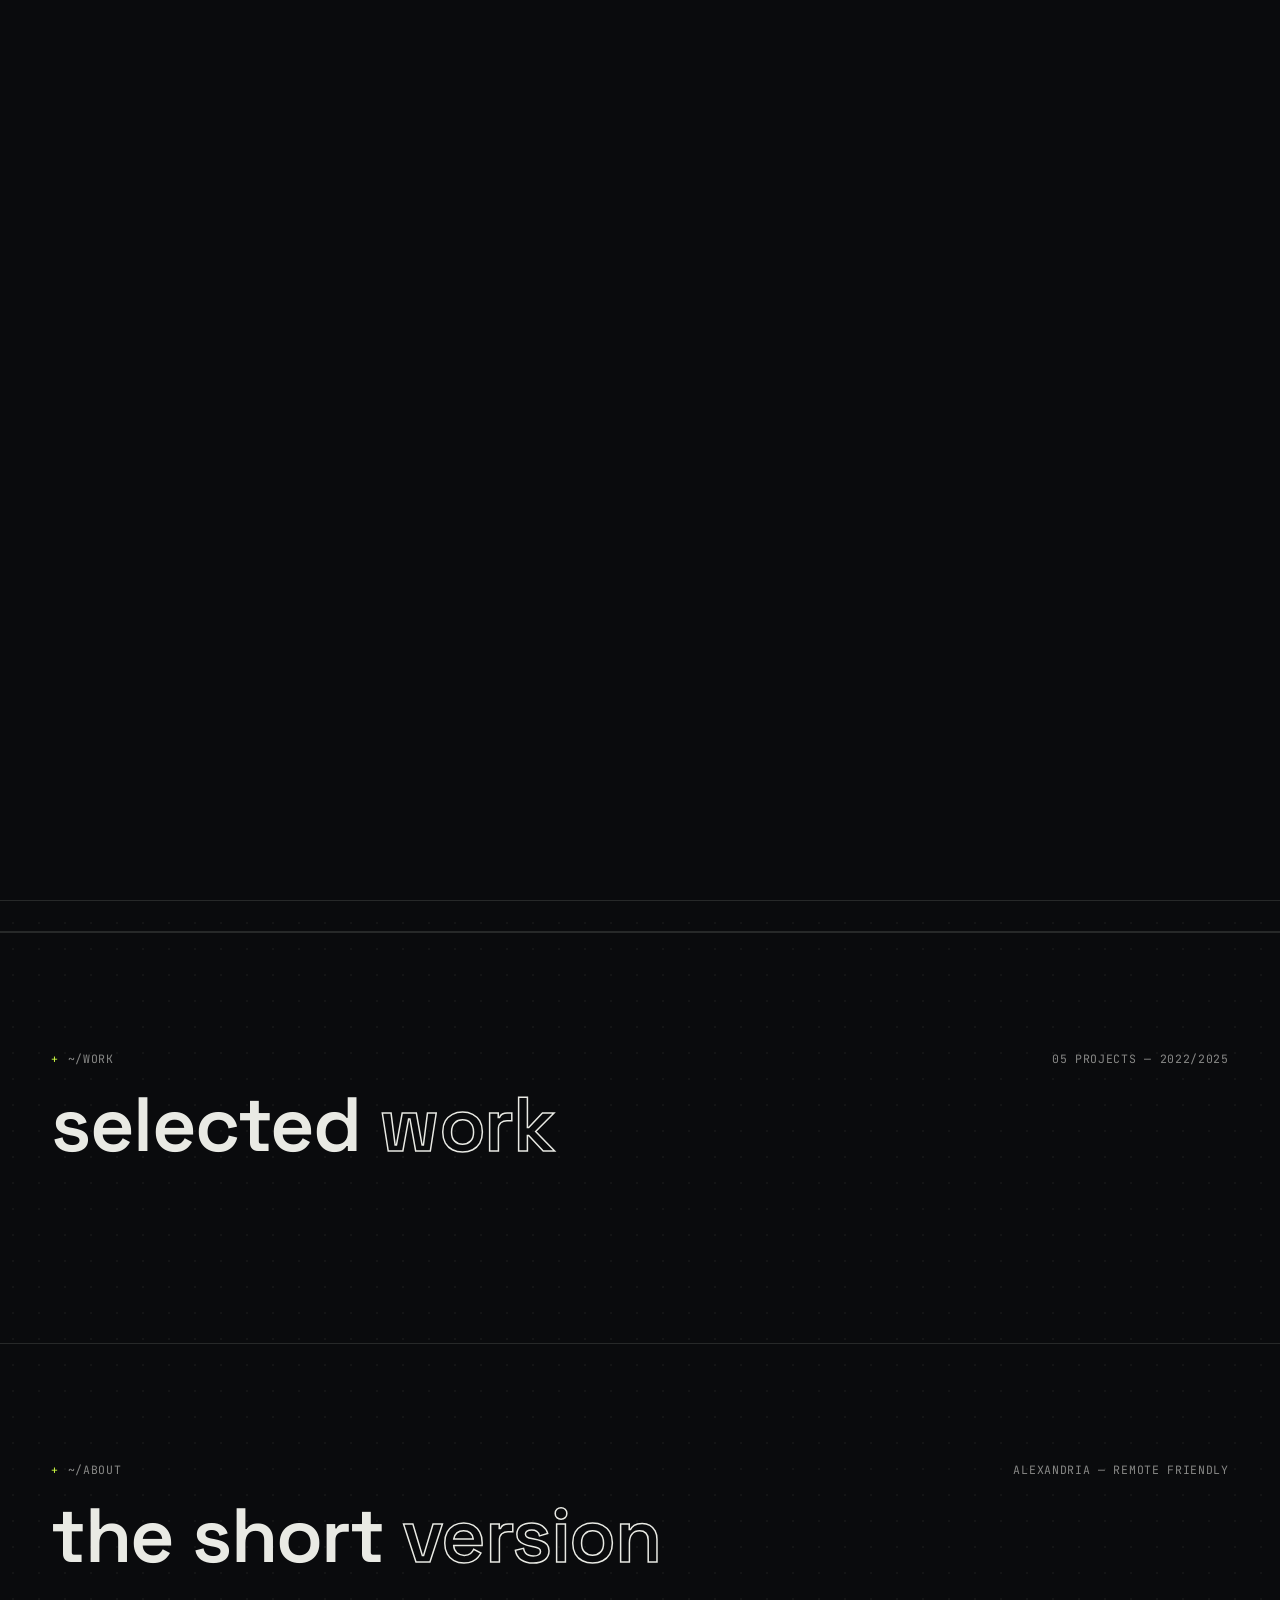
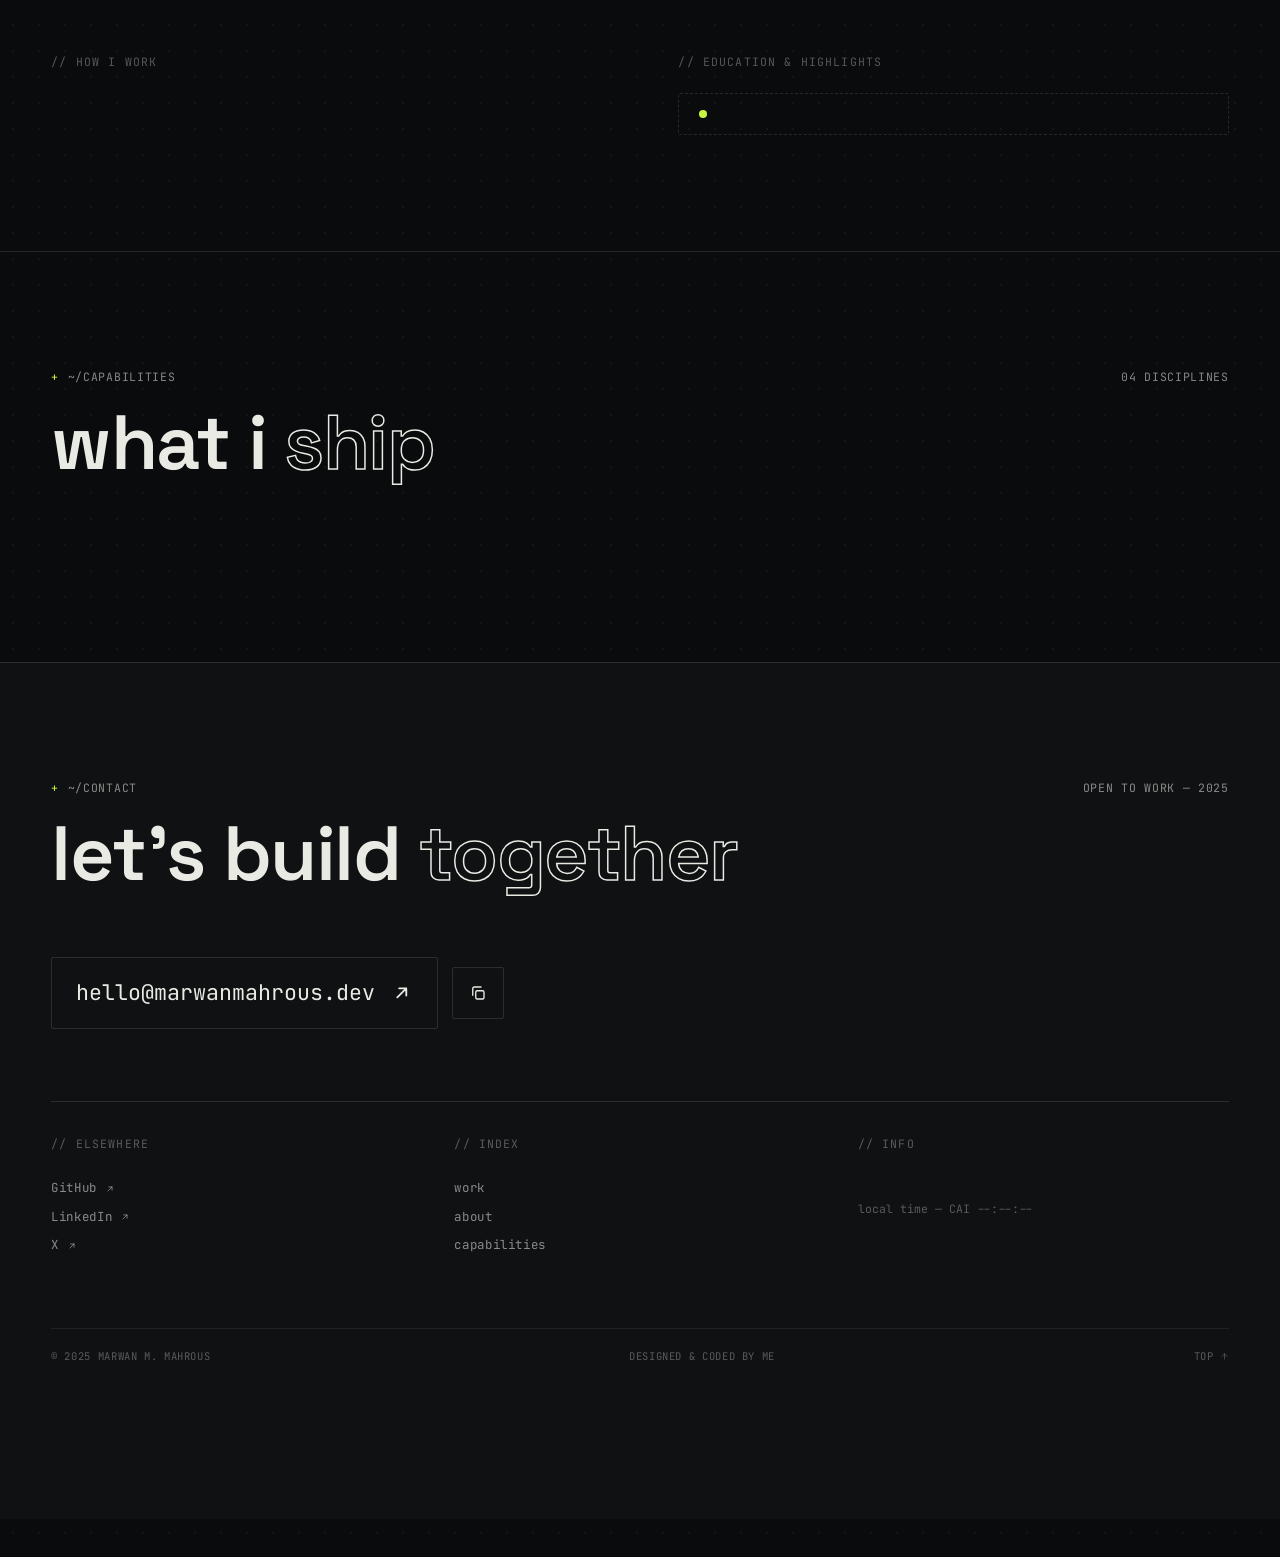
==== commit 1161fecf: "Add files via upload" ====
--- a/index.html
+++ b/index.html
@@ -48,7 +48,7 @@
     <a class="mm-link" href="#contact"><span class="mono">04</span><span data-i18n="navContact">contact</span></a>
   </nav>
   <div class="mmenu-foot">
-    <a class="mono" href="mailto:Marwan.moh.mahrous@gmail.com" dir="ltr">Marwan.moh.mahrous@gmail.com</a>
+    <a class="mono" href="mailto:hello@marwanmahrous.dev" dir="ltr">hello@marwanmahrous.dev</a>
     <div style="display:flex;gap:1.4rem;flex-wrap:wrap;align-items:center">
       <a class="mono" href="https://github.com/marwanmahrous" target="_blank" rel="noopener">GitHub</a>
       <a class="mono" href="https://www.linkedin.com/in/marwanmahrous" target="_blank" rel="noopener">LinkedIn</a>
@@ -140,7 +140,7 @@
     <h2 class="sec-title" data-reveal data-i18n-html="contactTitleHtml">let&rsquo;s build <span class="o">together</span></h2>
 
     <div class="mail-row" data-reveal>
-      <a class="mail-link" href="mailto:Marwan.moh.mahrous@gmail.com" dir="ltr">Marwan.moh.mahrous@gmail.com
+      <a class="mail-link" href="mailto:hello@marwanmahrous.dev" dir="ltr">hello@marwanmahrous.dev
         <svg viewBox="0 0 24 24" fill="none" stroke="currentColor" stroke-width="2" stroke-linecap="round" stroke-linejoin="round"><path d="M7 17 17 7M9 7h8v8"/></svg>
       </a>
       <button class="copy-btn" id="copyEmail" aria-label="Copy email">
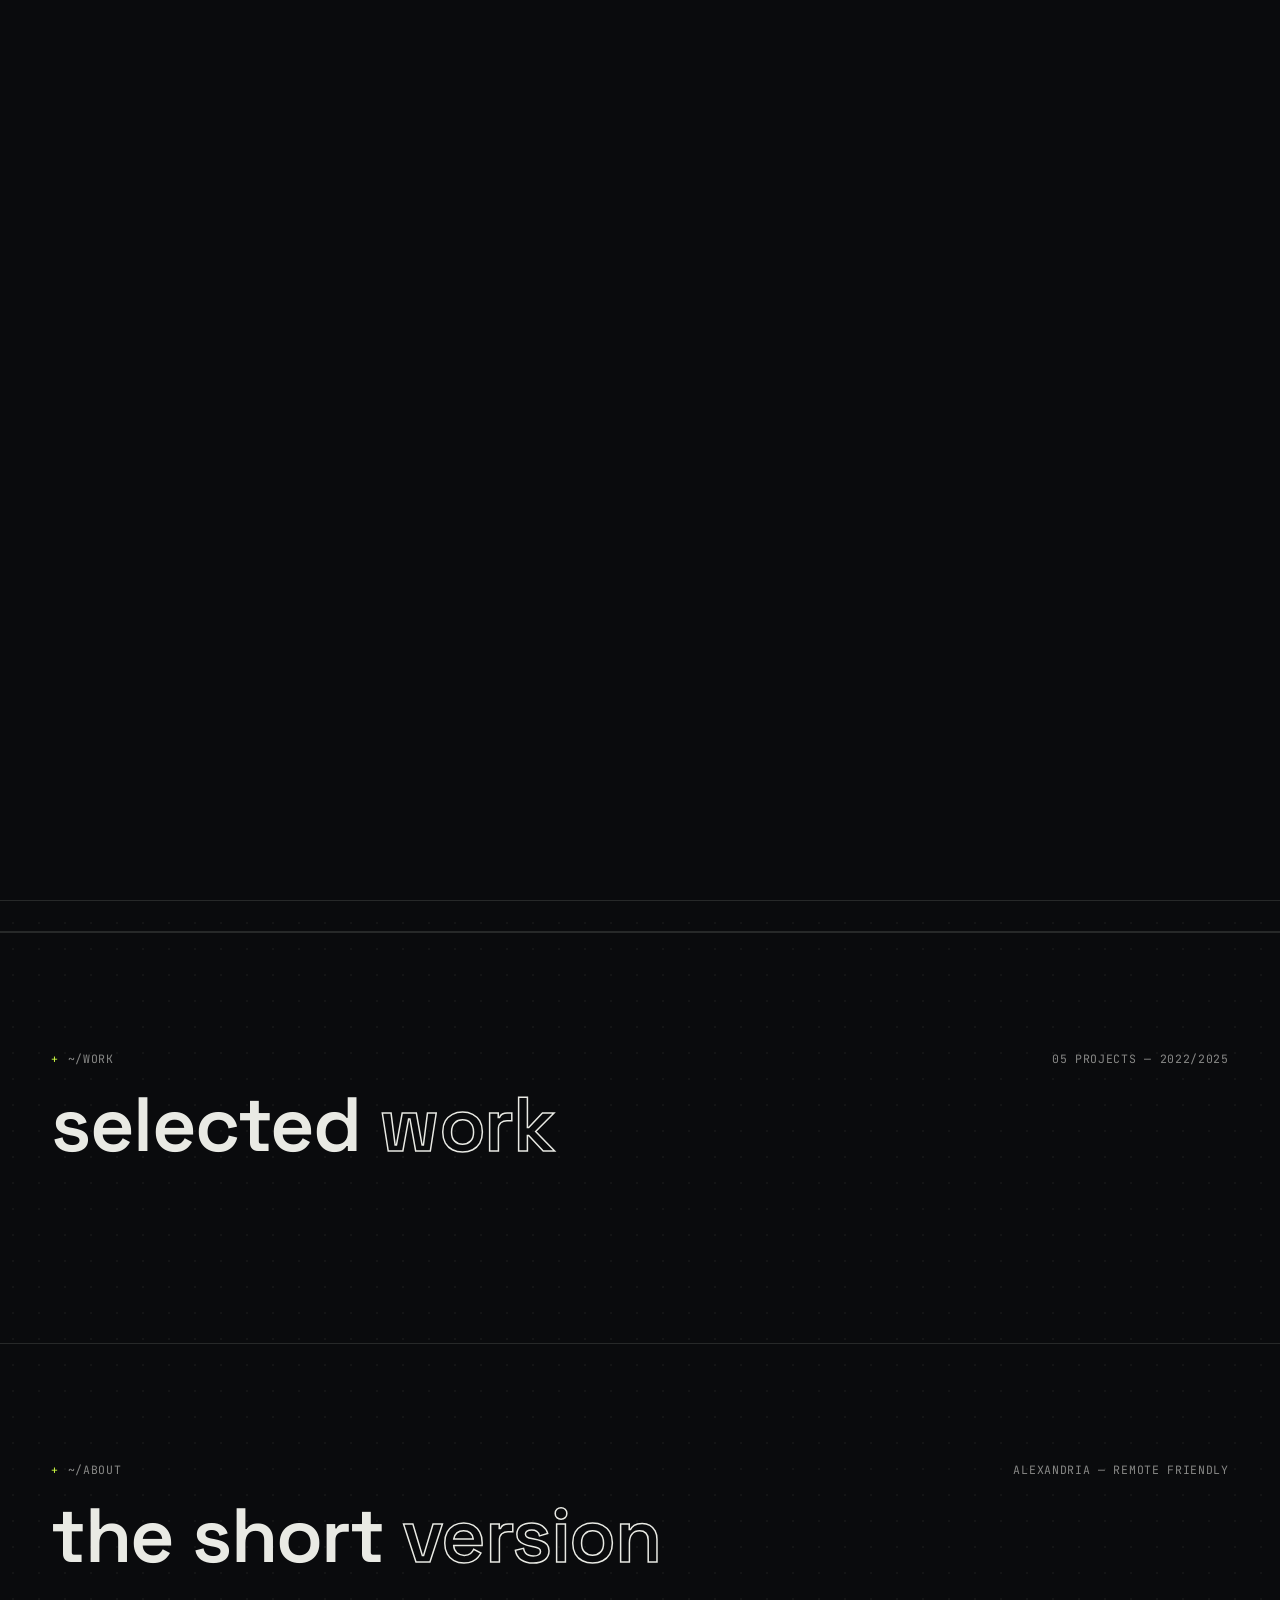
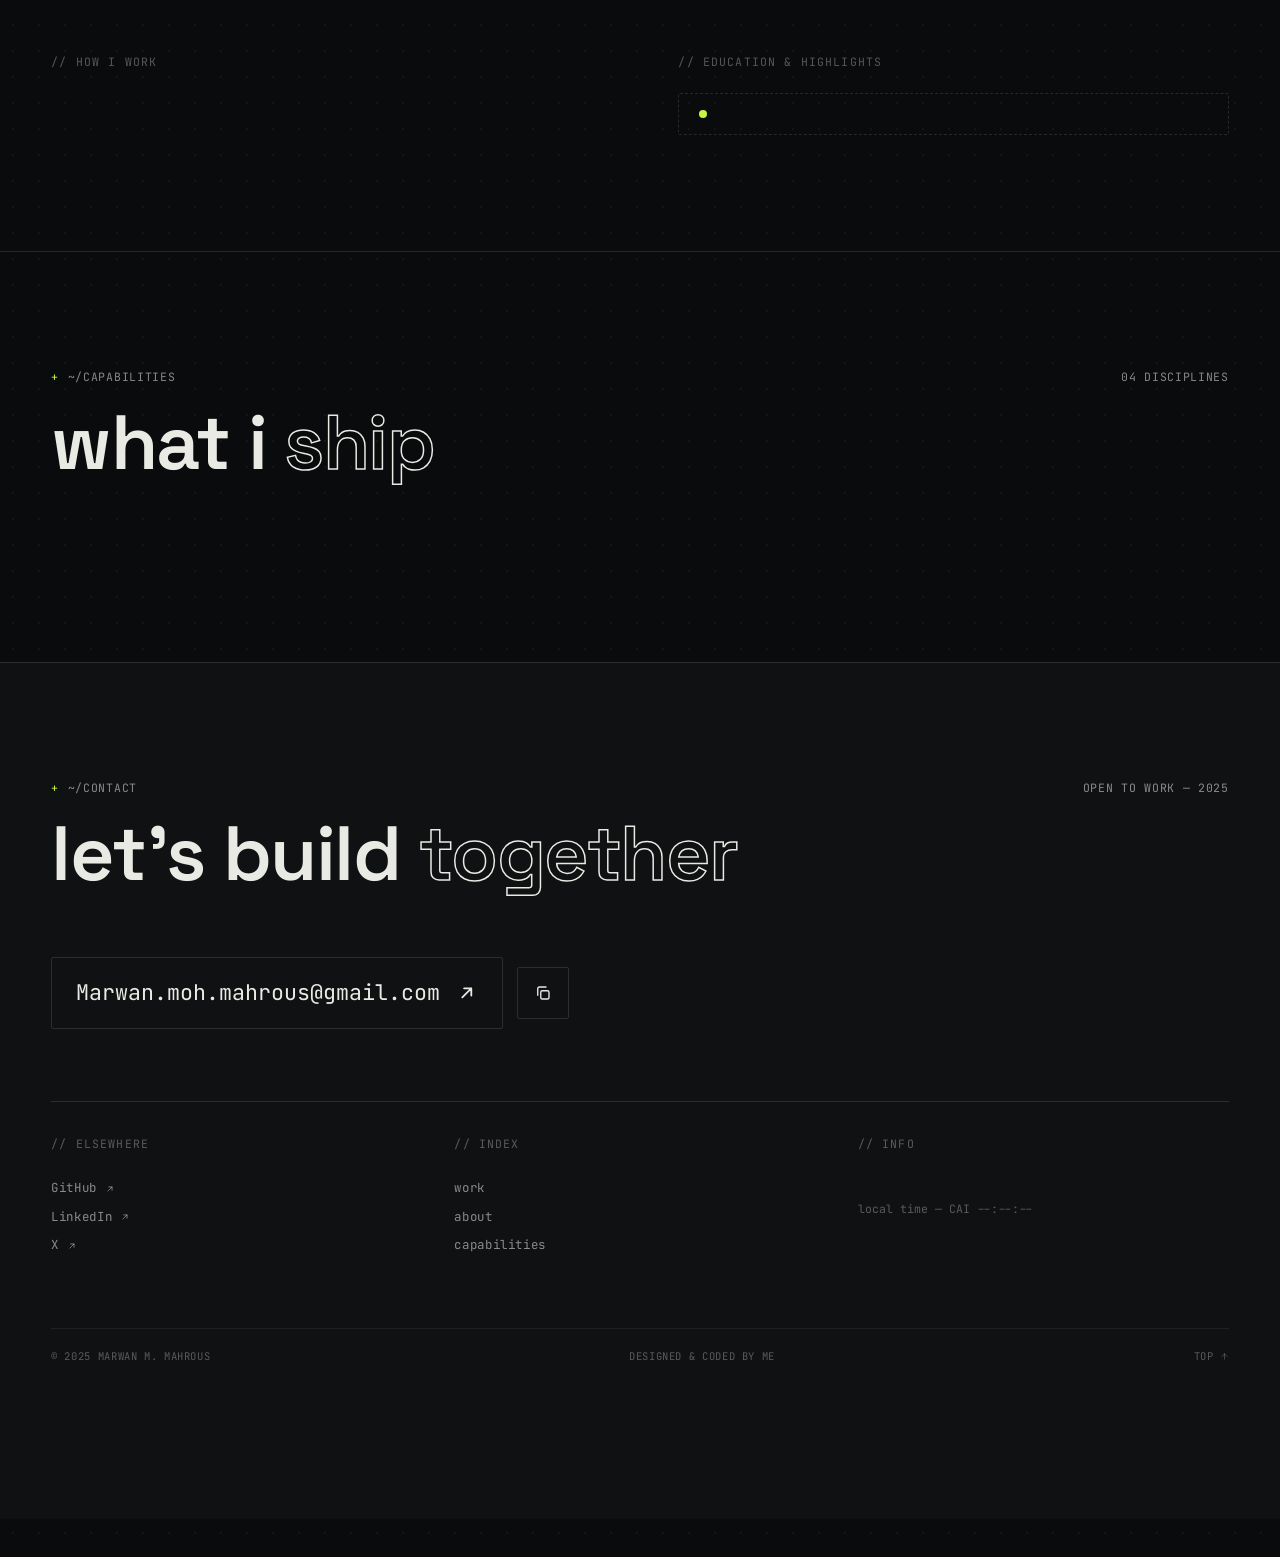
==== commit a924cfa1: "Add files via upload" ====
--- a/index.html
+++ b/index.html
@@ -48,7 +48,7 @@
     <a class="mm-link" href="#contact"><span class="mono">04</span><span data-i18n="navContact">contact</span></a>
   </nav>
   <div class="mmenu-foot">
-    <a class="mono" href="mailto:hello@marwanmahrous.dev" dir="ltr">hello@marwanmahrous.dev</a>
+    <a class="mono" href="mailto:Marwan.moh.mahrous@gmail.com" dir="ltr">Marwan.moh.mahrous@gmail.com</a>
     <div style="display:flex;gap:1.4rem;flex-wrap:wrap;align-items:center">
       <a class="mono" href="https://github.com/marwanmahrous" target="_blank" rel="noopener">GitHub</a>
       <a class="mono" href="https://www.linkedin.com/in/marwanmahrous" target="_blank" rel="noopener">LinkedIn</a>
@@ -140,7 +140,7 @@
     <h2 class="sec-title" data-reveal data-i18n-html="contactTitleHtml">let&rsquo;s build <span class="o">together</span></h2>
 
     <div class="mail-row" data-reveal>
-      <a class="mail-link" href="mailto:hello@marwanmahrous.dev" dir="ltr">hello@marwanmahrous.dev
+      <a class="mail-link" href="mailto:Marwan.moh.mahrous@gmail.com" dir="ltr">Marwan.moh.mahrous@gmail.com
         <svg viewBox="0 0 24 24" fill="none" stroke="currentColor" stroke-width="2" stroke-linecap="round" stroke-linejoin="round"><path d="M7 17 17 7M9 7h8v8"/></svg>
       </a>
       <button class="copy-btn" id="copyEmail" aria-label="Copy email">
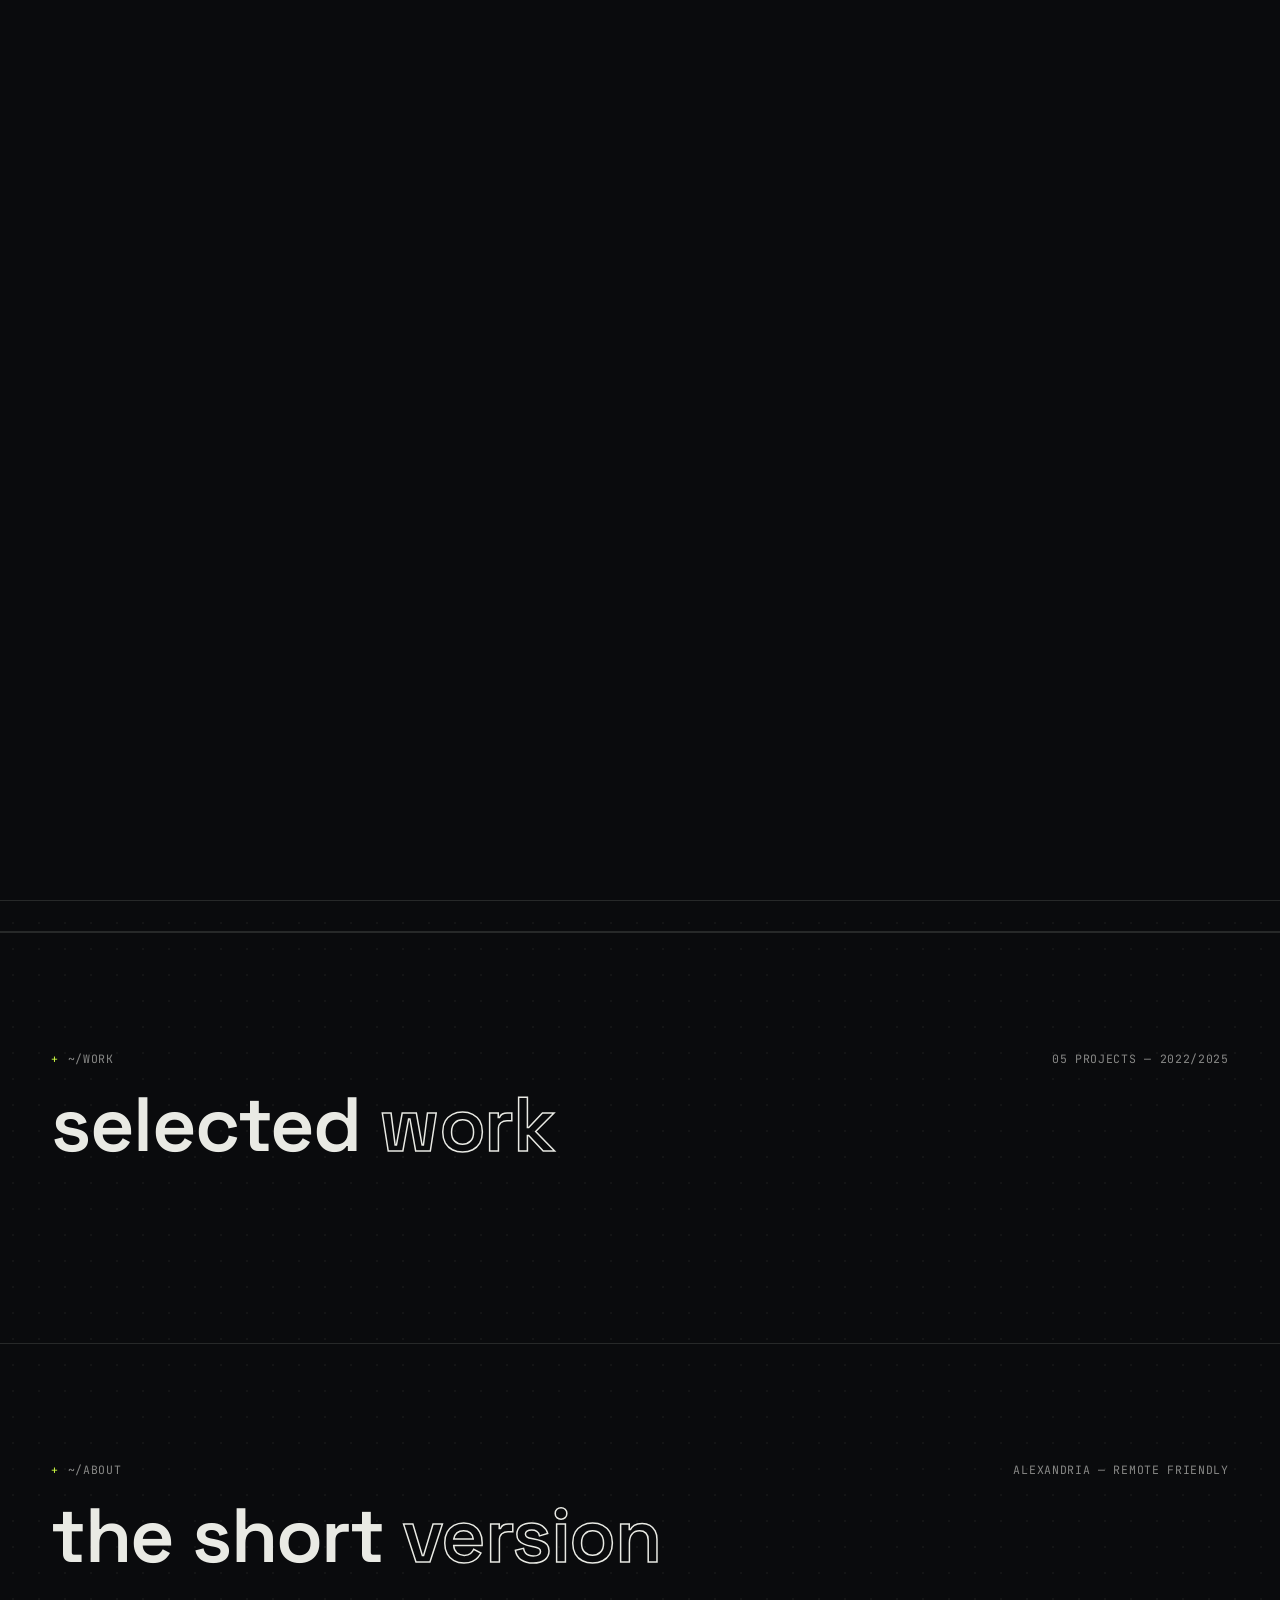
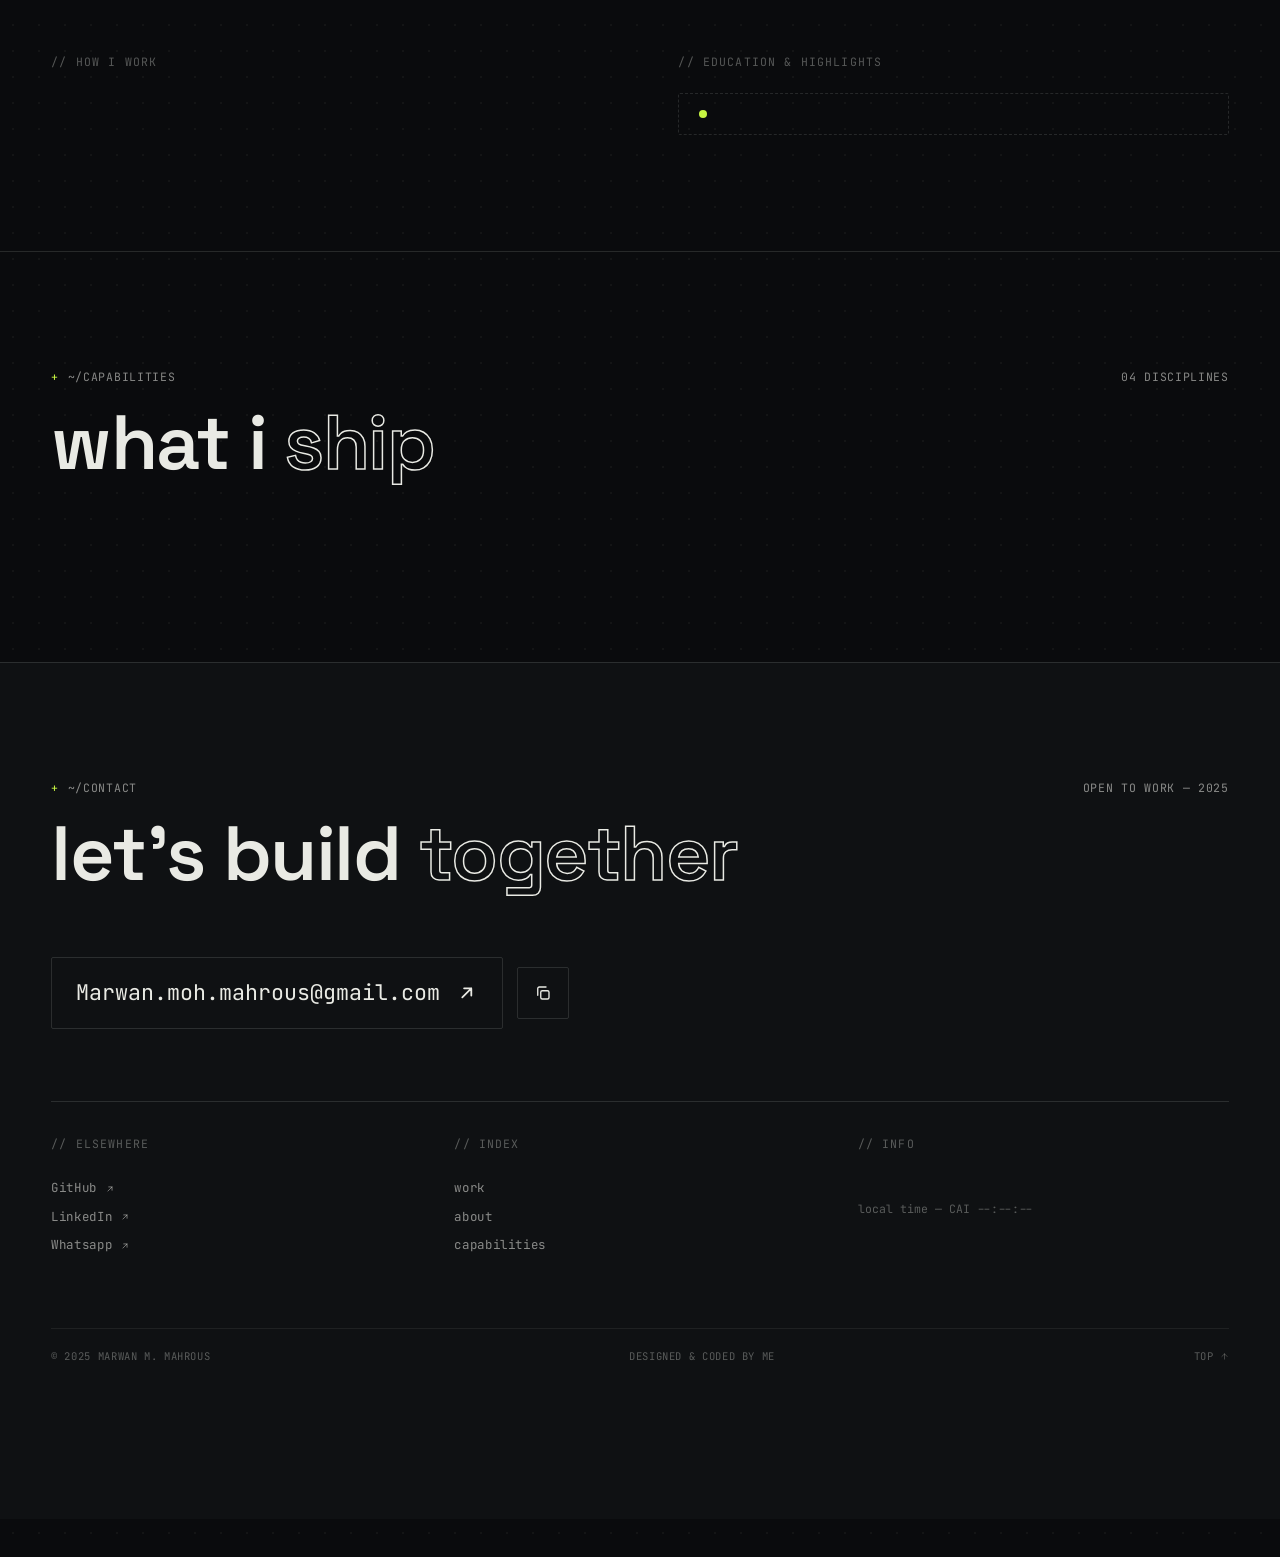
==== commit 30208eed: "Add files via upload" ====
--- a/index.html
+++ b/index.html
@@ -51,8 +51,8 @@
     <a class="mono" href="mailto:Marwan.moh.mahrous@gmail.com" dir="ltr">Marwan.moh.mahrous@gmail.com</a>
     <div style="display:flex;gap:1.4rem;flex-wrap:wrap;align-items:center">
       <a class="mono" href="https://github.com/marwanmahrous" target="_blank" rel="noopener">GitHub</a>
-      <a class="mono" href="https://www.linkedin.com/in/marwanmahrous" target="_blank" rel="noopener">LinkedIn</a>
-      <a class="mono" href="https://x.com/marwanmahrous" target="_blank" rel="noopener">X</a>
+      <a class="mono" href="https://www.linkedin.com/in/marwan-mahrous-elsetouhy/" target="_blank" rel="noopener">LinkedIn</a>
+      <a class="mono" href="https://wa.me/201111077515" target="_blank" rel="noopener">Whatsapp</a>
       <button class="lang-b mono" data-lang-btn>عربي</button>
     </div>
   </div>
@@ -152,8 +152,8 @@
       <div class="f-col" data-reveal>
         <p class="klabel" data-i18n="socLabel">// elsewhere</p>
         <a class="f-link" href="https://github.com/marwanmahrous" target="_blank" rel="noopener">GitHub<svg viewBox="0 0 24 24" fill="none" stroke="currentColor" stroke-width="2" stroke-linecap="round" stroke-linejoin="round"><path d="M7 17 17 7M9 7h8v8"/></svg></a>
-        <a class="f-link" href="https://www.linkedin.com/in/marwanmahrous" target="_blank" rel="noopener">LinkedIn<svg viewBox="0 0 24 24" fill="none" stroke="currentColor" stroke-width="2" stroke-linecap="round" stroke-linejoin="round"><path d="M7 17 17 7M9 7h8v8"/></svg></a>
-        <a class="f-link" href="https://x.com/marwanmahrous" target="_blank" rel="noopener">X<svg viewBox="0 0 24 24" fill="none" stroke="currentColor" stroke-width="2" stroke-linecap="round" stroke-linejoin="round"><path d="M7 17 17 7M9 7h8v8"/></svg></a>
+        <a class="f-link" href="https://www.linkedin.com/in/marwan-mahrous-elsetouhy/" target="_blank" rel="noopener">LinkedIn<svg viewBox="0 0 24 24" fill="none" stroke="currentColor" stroke-width="2" stroke-linecap="round" stroke-linejoin="round"><path d="M7 17 17 7M9 7h8v8"/></svg></a>
+        <a class="f-link" href="https://wa.me/201111077515" target="_blank" rel="noopener">Whatsapp<svg viewBox="0 0 24 24" fill="none" stroke="currentColor" stroke-width="2" stroke-linecap="round" stroke-linejoin="round"><path d="M7 17 17 7M9 7h8v8"/></svg></a>
       </div>
       <div class="f-col" data-reveal>
         <p class="klabel" data-i18n="mapLabel">// index</p>
